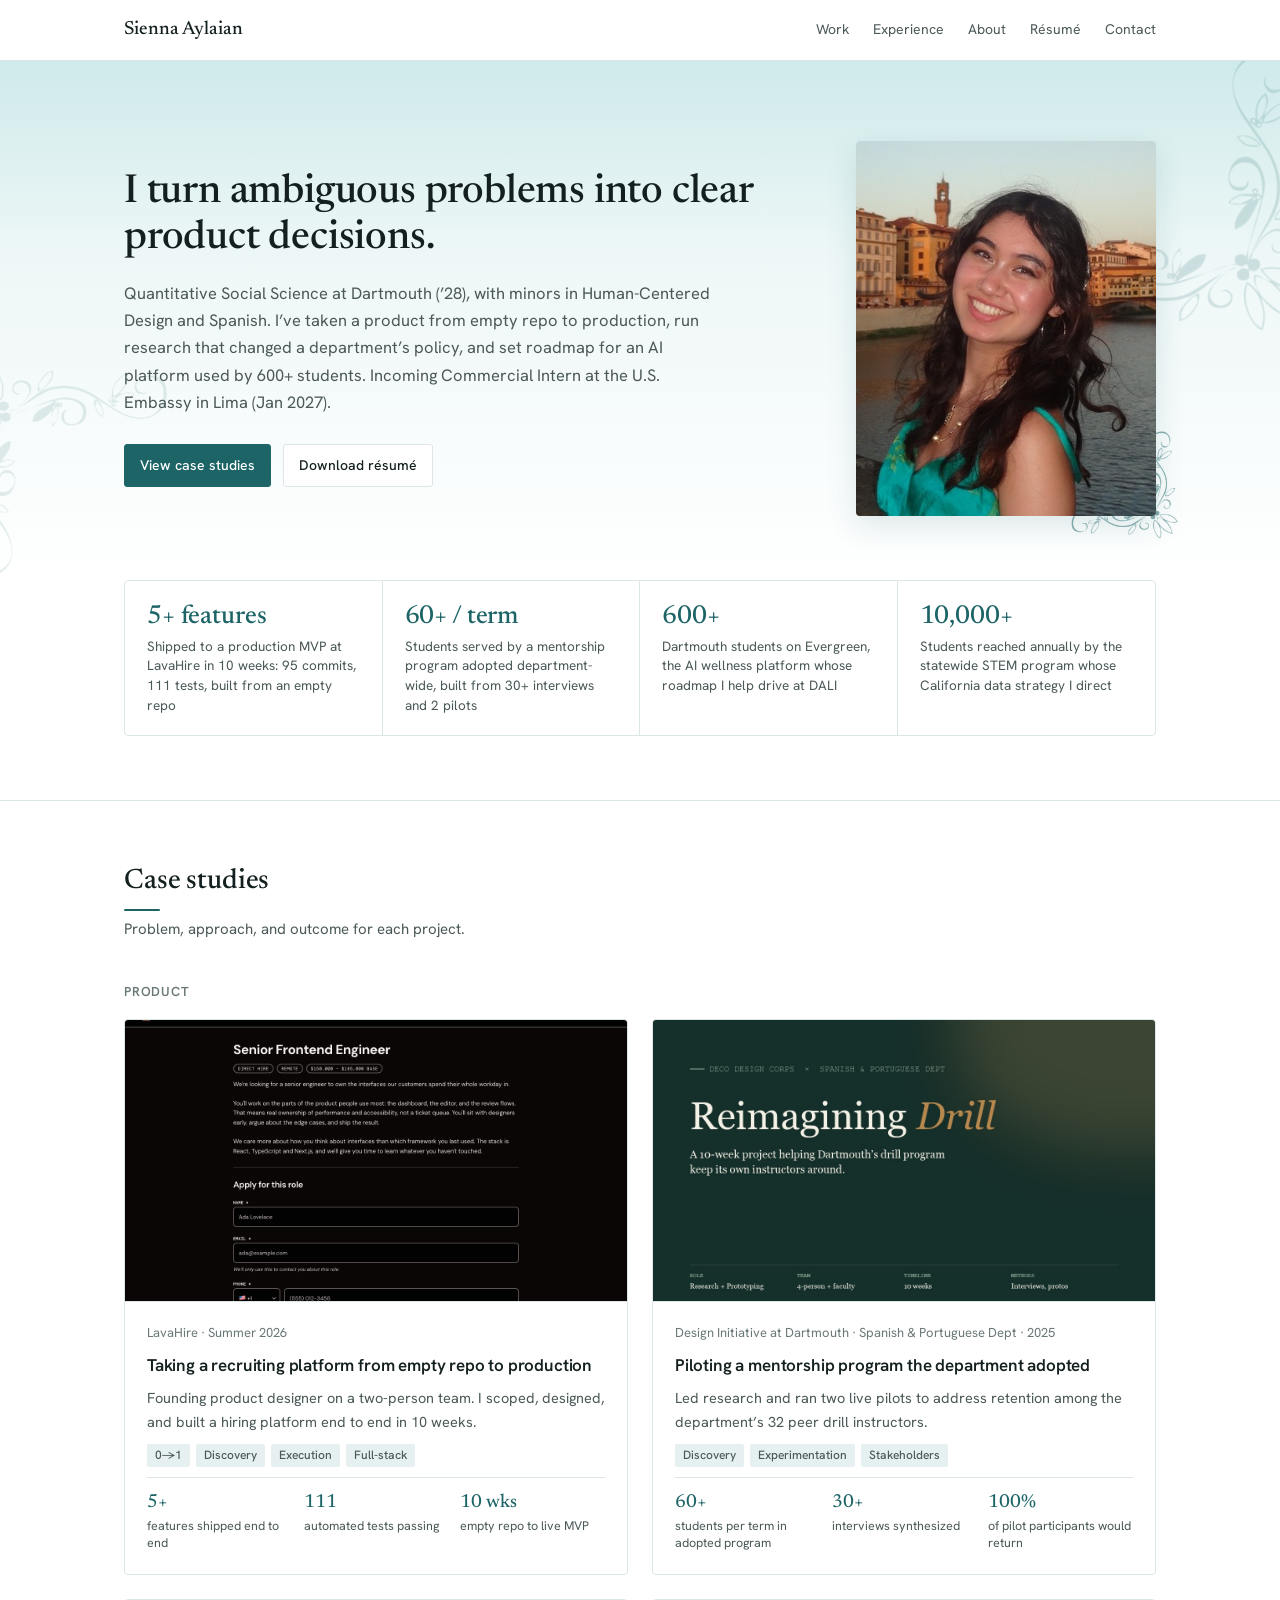
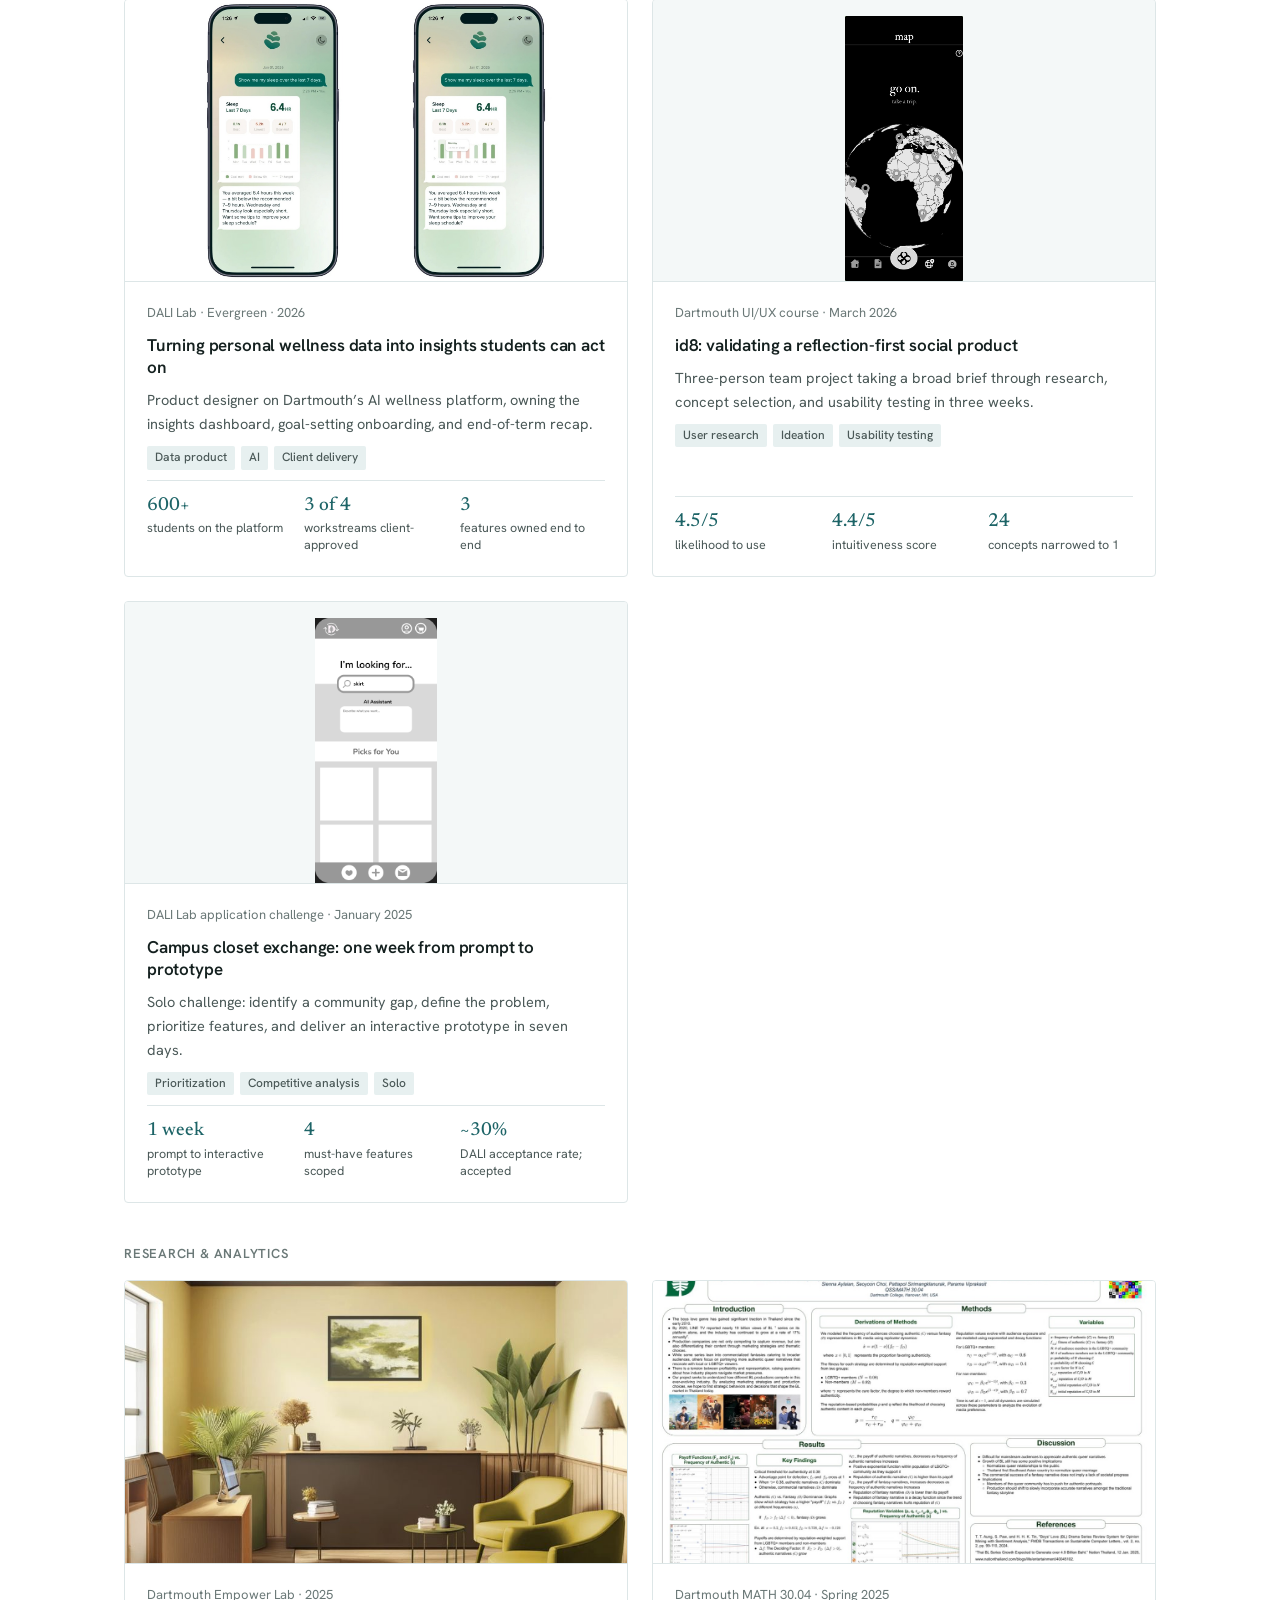
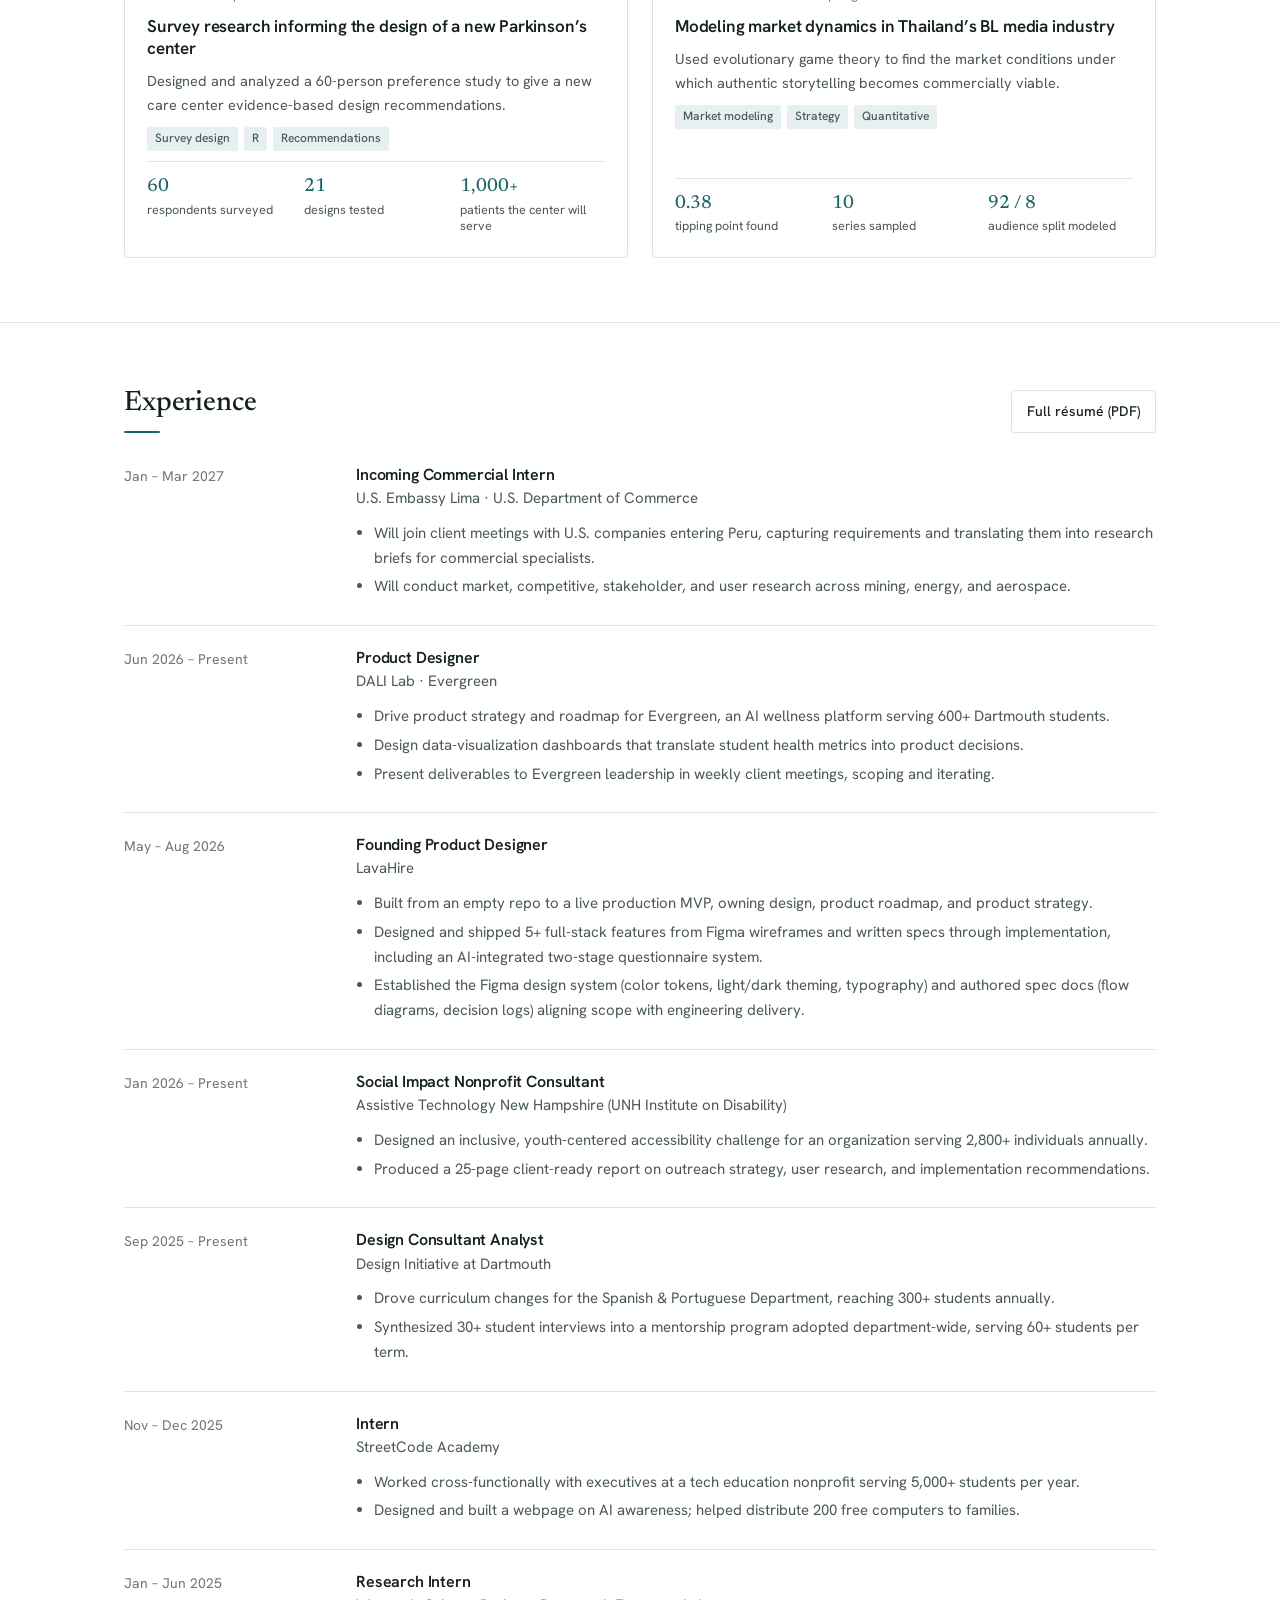
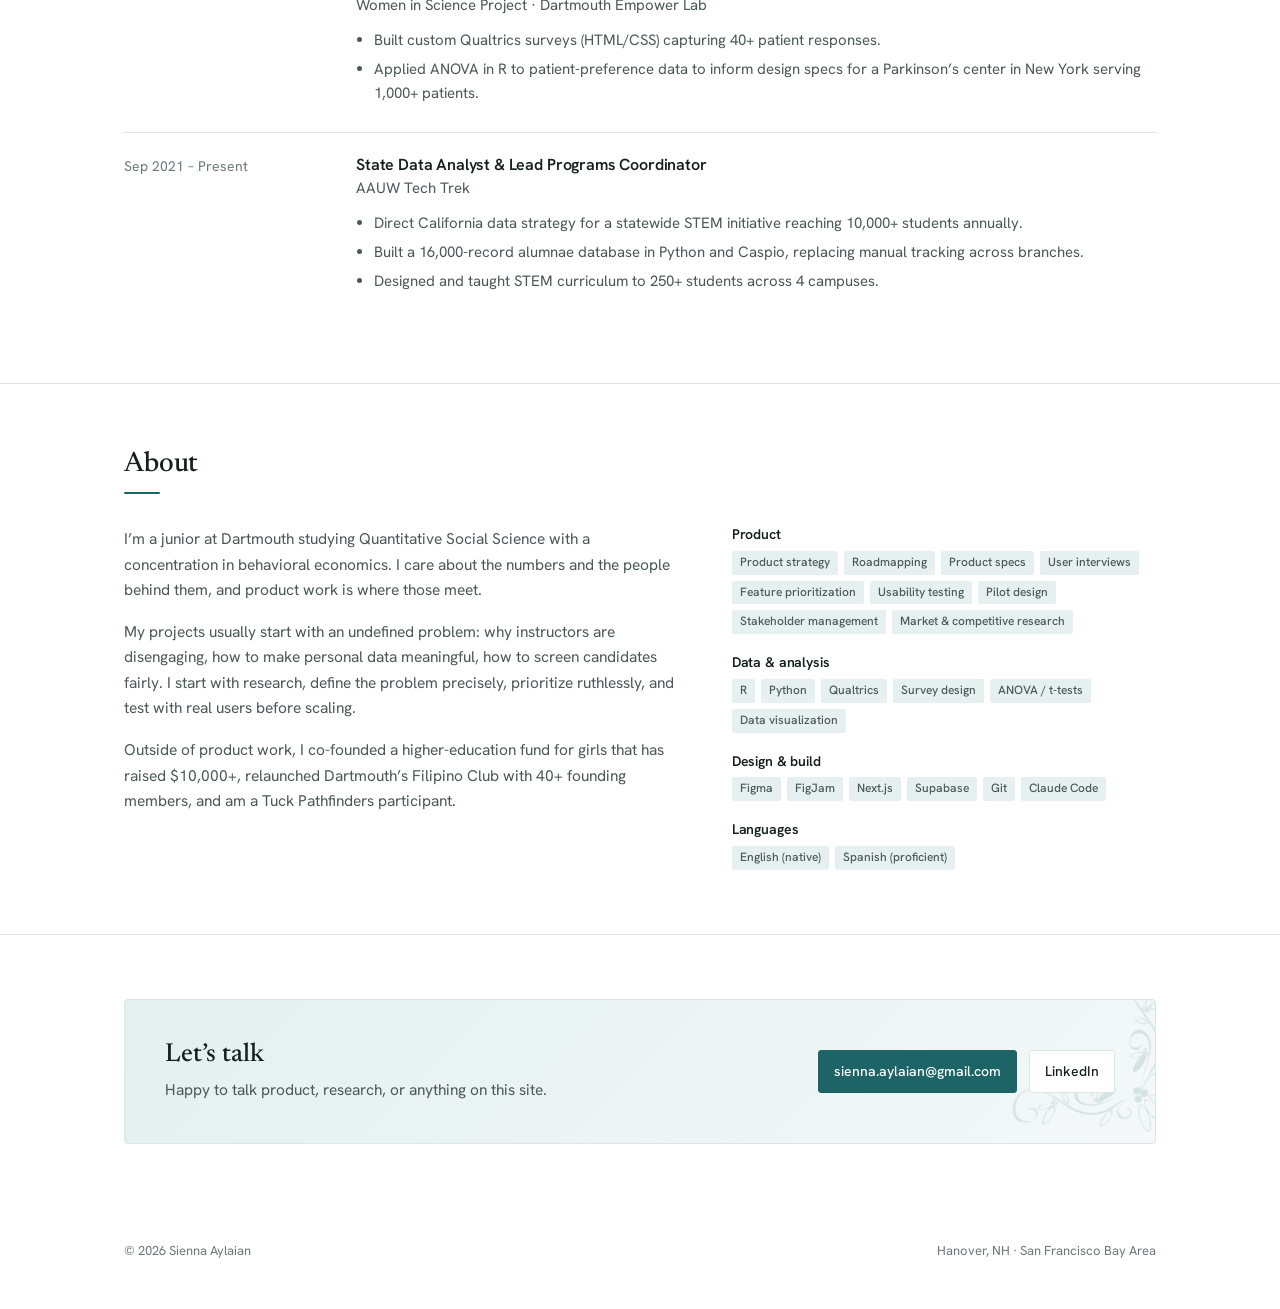
==== pm/index.html @ 7dbf6a83 "Add PM-focused portfolio at /pm/ Co-Authored-By: Claude Opus 5.5 <noreply@anthropic.com>" ====
<!doctype html>
<html lang="en">
<head>
<meta charset="utf-8">
<meta name="viewport" content="width=device-width, initial-scale=1">
<title>Sienna Aylaian · Product</title>
<meta name="description" content="Sienna Aylaian: product management portfolio. Quantitative Social Science, Dartmouth '28.">
<link rel="preconnect" href="https://fonts.googleapis.com">
<link rel="preconnect" href="https://fonts.gstatic.com" crossorigin>
<link href="https://fonts.googleapis.com/css2?family=Hanken+Grotesk:wght@400;500;600&family=Newsreader:opsz,wght@6..72,400;6..72,500&display=swap" rel="stylesheet">
<style>
/* Light only. Teal accent + swirl ornament are a nod to the main portfolio. */
:root{
  color-scheme:light;
  --bg:#ffffff; --surface:#f4f8f8; --surface-2:#e7f0f0; --border:#dde6e7;
  --text:#14201f; --muted:#4a5857; --subtle:#6a7877;
  --accent:#1d6467; --accent-soft:#e3f0ef; --aqua:#cfeaea;
  --radius:4px; --serif:"Newsreader",Georgia,serif; --max:1080px; --gutter:24px;
}
/* Swirl ornament, tinted via mask so it can take any color */
.ornament{position:absolute;pointer-events:none;background:var(--accent);
  -webkit-mask:url(assets/swirl.png) center/contain no-repeat;mask:url(assets/swirl.png) center/contain no-repeat}
*{box-sizing:border-box}
html{scroll-behavior:smooth;scroll-padding-top:72px}
body{margin:0;background:var(--bg);color:var(--text);font:15.5px/1.65 "Hanken Grotesk",system-ui,-apple-system,"Segoe UI",sans-serif;-webkit-font-smoothing:antialiased}
a{color:inherit}
img{max-width:100%;display:block}
.wrap{max-width:var(--max);margin:0 auto;padding:0 var(--gutter)}
h1,h2,h3{line-height:1.2;letter-spacing:-.01em;margin:0}
h1,h2,.metric b,blockquote{font-family:var(--serif);font-weight:500!important;letter-spacing:-.005em}

/* header */
header.top{position:sticky;top:0;z-index:10;background:color-mix(in srgb,var(--bg) 92%,transparent);backdrop-filter:saturate(1.4) blur(8px);border-bottom:1px solid var(--border)}
header.top .wrap{display:flex;align-items:center;justify-content:space-between;height:60px;gap:16px}
.brand{font-family:var(--serif);font-weight:500;text-decoration:none;font-size:19px}
nav.main{display:flex;gap:24px;font-size:14px}
nav.main a{text-decoration:none;color:var(--muted)}
nav.main a:hover{color:var(--text)}
.btn{display:inline-flex;align-items:center;gap:8px;padding:9px 15px;border-radius:3px;font-size:14px;font-weight:500;text-decoration:none;border:1px solid var(--border);background:var(--bg);color:var(--text);transition:background .15s,border-color .15s}
.btn:hover{background:var(--surface)}
.btn.primary{background:var(--accent);border-color:var(--accent);color:var(--bg)}
.btn.primary:hover{filter:brightness(1.1);background:var(--accent)}

/* hero */
.hero-bg{position:relative;overflow:hidden;background:linear-gradient(180deg,var(--aqua) 0%,#eef7f7 38%,var(--bg) 100%);margin-bottom:0}
.hero-bg .o1{width:340px;height:340px;top:-40px;right:-60px;opacity:.16}
.hero-bg .o2{width:260px;height:260px;bottom:-20px;left:-70px;opacity:.12;transform:scale(-1,-1)}
.hero{position:relative;padding:80px 0 64px;display:grid;grid-template-columns:1fr 300px;gap:56px;align-items:center}
.eyebrow{font-size:13px;font-weight:500;color:var(--subtle);text-transform:uppercase;letter-spacing:.06em;margin-bottom:16px}
.hero h1{font-size:clamp(30px,3.8vw,40px);line-height:1.15;margin-bottom:18px}
.hero p.lede{font-size:16.5px;color:var(--muted);max-width:600px;margin:0 0 28px}
.hero .ctas{display:flex;gap:12px;flex-wrap:wrap}
.portrait-wrap{position:relative}
.portrait-wrap .o3{width:130px;height:130px;right:-34px;bottom:-34px;opacity:.55}
.portrait{position:relative;border-radius:var(--radius);overflow:hidden;aspect-ratio:4/5;background:var(--surface);box-shadow:0 10px 30px rgba(29,100,103,.14)}
.portrait img{width:100%;height:100%;object-fit:cover;object-position:50% 40%}

/* sections */
section.block{padding:64px 0;border-top:1px solid var(--border)}
.sec-head{display:flex;justify-content:space-between;align-items:end;gap:16px;margin-bottom:32px}
.sec-head h2{font-size:28px}
.sec-head p{margin:6px 0 0;color:var(--muted);font-size:15px}

/* metrics */
.metrics{display:grid;grid-template-columns:repeat(4,1fr);border:1px solid var(--border);border-radius:var(--radius);overflow:hidden}
.metric{padding:22px 22px 20px;border-right:1px solid var(--border)}
.metric:last-child{border-right:0}
.metric b{display:block;font-size:26px;line-height:1.15;color:var(--accent)}
.metric span{display:block;font-size:13.5px;color:var(--muted);margin-top:4px;line-height:1.45}

/* project cards */
.cards{display:grid;grid-template-columns:repeat(2,1fr);gap:24px}
.card{display:flex;flex-direction:column;border:1px solid var(--border);border-radius:var(--radius);overflow:hidden;text-decoration:none;background:var(--bg);transition:border-color .15s,box-shadow .15s}
.card:hover{border-color:color-mix(in srgb,var(--accent) 40%,var(--border));box-shadow:0 4px 18px rgba(16,24,40,.06)}
.card .thumb{aspect-ratio:16/9;background:var(--surface);display:flex;align-items:center;justify-content:center;overflow:hidden;border-bottom:1px solid var(--border)}
.card .thumb img{width:100%;height:100%;object-fit:cover}
.card .thumb.contain img{object-fit:contain;padding:16px 0 0;object-position:50% 0}
.card .body{padding:20px 22px 22px;display:flex;flex-direction:column;gap:10px;flex:1}
.card .org{font-size:13px;color:var(--subtle)}
.card h3{font-size:17px;font-weight:600;line-height:1.3}
.card p{margin:0;color:var(--muted);font-size:14.5px}
.card .result{margin-top:auto;padding-top:12px;border-top:1px solid var(--border);font-size:14px;color:var(--text)}
.card .result{display:grid;grid-template-columns:repeat(3,1fr);gap:12px}
.card .result div{font-size:12.5px;line-height:1.35;color:var(--muted)}
.card .result strong{display:block;font-family:var(--serif);font-weight:500;font-size:19px;color:var(--accent);margin-bottom:2px}
.tags{display:flex;flex-wrap:wrap;gap:6px}
.tag{font-size:12px;font-weight:500;padding:2px 8px;border-radius:2px;background:var(--surface-2);color:var(--muted)}
.subhead{font-size:13px;font-weight:600;text-transform:uppercase;letter-spacing:.06em;color:var(--subtle);margin:40px 0 16px}
.subhead:first-of-type{margin-top:0}

/* experience */
.exp{display:grid;gap:0}
.exp-row{display:grid;grid-template-columns:200px 1fr;gap:32px;padding:22px 0;border-bottom:1px solid var(--border)}
.exp-row:first-child{padding-top:0}
.exp-row:last-child{border-bottom:0}
.exp-when{font-size:14px;color:var(--subtle)}
.exp-row h3{font-size:16px;font-weight:600}
.exp-row .org{color:var(--muted);font-size:15px;margin-top:2px}
.exp-row ul{margin:10px 0 0;padding-left:18px;color:var(--muted);font-size:15px}
.exp-row li{margin:4px 0}

/* about */
.about{display:grid;grid-template-columns:1.3fr 1fr;gap:56px}
.about p{color:var(--muted);margin:0 0 16px}
.skills{display:grid;gap:20px}
.skills h3{font-size:14px;font-weight:600;margin-bottom:8px}

/* contact / footer */
.sec-head h2::after{content:"";display:block;width:36px;height:2px;background:var(--accent);margin-top:10px;border-radius:2px}
.metrics{background:var(--bg)}
.contact{position:relative;overflow:hidden;background:linear-gradient(135deg,var(--accent-soft),var(--surface));border:1px solid var(--border);border-radius:var(--radius);padding:40px;display:flex;justify-content:space-between;align-items:center;gap:24px;flex-wrap:wrap}
.contact .o4{width:200px;height:200px;right:-40px;top:-50px;opacity:.14}
.contact > div{position:relative}
.cs-top{position:relative;overflow:hidden;background:linear-gradient(180deg,#eaf5f5 0%,var(--bg) 100%)}
.cs-top .o5{width:280px;height:280px;top:-50px;right:-50px;opacity:.14}
.contact h2{font-size:26px;margin-bottom:6px}
.contact p{margin:0;color:var(--muted)}
footer{padding:32px 0 48px;color:var(--subtle);font-size:13px}
footer .wrap{display:flex;justify-content:space-between;gap:16px;flex-wrap:wrap}

/* case study */
.cs-back{display:inline-block;margin:32px 0 0;font-size:14px;color:var(--muted);text-decoration:none}
.cs-back:hover{color:var(--text)}
.cs-head{padding:28px 0 32px;max-width:780px}
.cs-head h1{font-size:clamp(28px,3.4vw,36px);line-height:1.15;margin:0 0 12px}
.cs-head p{font-size:16.5px;color:var(--muted);margin:0}
.facts{display:grid;grid-template-columns:repeat(4,1fr);gap:0;border-top:1px solid var(--border);border-bottom:1px solid var(--border);margin-bottom:40px}
.fact{padding:16px 16px 16px 0}
.fact dt{font-size:12px;font-weight:600;text-transform:uppercase;letter-spacing:.06em;color:var(--subtle);margin-bottom:4px}
.fact dd{margin:0;font-size:14px}
.tldr{display:grid;grid-template-columns:repeat(3,1fr);gap:16px;margin-bottom:40px}
.tldr div{background:var(--surface);border:1px solid var(--border);border-radius:var(--radius);padding:20px}
.tldr h3{font-size:12px;font-weight:600;text-transform:uppercase;letter-spacing:.06em;color:var(--accent);margin-bottom:8px}
.tldr p{margin:0;font-size:14.5px;color:var(--text)}
.cs-links{display:flex;gap:10px;flex-wrap:wrap;margin-bottom:48px}
.cs-body{max-width:780px}
.cs-body h2{font-size:24px;margin:48px 0 14px;padding-top:24px;border-top:1px solid var(--border)}
.cs-body h2:first-child{margin-top:0}
.cs-body p{color:var(--muted);margin:0 0 16px}
.cs-body p strong,.cs-body li strong{color:var(--text);font-weight:600}
.cs-body ul{color:var(--muted);padding-left:20px;margin:0 0 16px}
.cs-body li{margin:6px 0}
.cs-body .metrics{margin:8px 0 24px}
.cs-body blockquote{margin:20px 0;padding:4px 0 4px 20px;border-left:2px solid var(--accent);color:var(--text);font-size:19px;line-height:1.45;font-style:italic}
.cs-body blockquote cite{display:block;margin-top:8px;font-size:13.5px;font-style:normal;font-family:"Hanken Grotesk",system-ui,sans-serif;color:var(--subtle)}
.table{width:100%;border-collapse:collapse;font-size:14.5px;margin:4px 0 24px}
.table th,.table td{text-align:left;padding:10px 12px 10px 0;border-bottom:1px solid var(--border);vertical-align:top}
.table th{font-size:12px;font-weight:600;text-transform:uppercase;letter-spacing:.06em;color:var(--subtle)}
.table td{color:var(--muted)}
.table td:first-child{color:var(--text);font-weight:500}
.figs{display:grid;gap:16px;margin:8px 0 28px}
.figs.c1{grid-template-columns:1fr}
.figs.c2{grid-template-columns:repeat(2,1fr)}
.figs.c3{grid-template-columns:repeat(3,1fr)}
.figs.c4{grid-template-columns:repeat(4,1fr)}
figure{margin:0}
figure .frame{background:var(--surface);border:1px solid var(--border);border-radius:3px;overflow:hidden;display:flex;align-items:center;justify-content:center}
.figs.phone figure .frame{padding:16px}
.figs.phone img{max-height:440px;width:auto}
figure img{cursor:zoom-in}
figcaption{font-size:13px;color:var(--subtle);margin-top:8px;line-height:1.45}
.pager{display:grid;grid-template-columns:1fr 1fr;gap:16px;margin:64px 0 0;padding-top:32px;border-top:1px solid var(--border)}
.pager a{display:block;padding:18px 20px;border:1px solid var(--border);border-radius:var(--radius);text-decoration:none}
.pager a:hover{background:var(--surface)}
.pager small{display:block;font-size:12px;color:var(--subtle);text-transform:uppercase;letter-spacing:.06em;margin-bottom:4px}
.pager .next{text-align:right;grid-column:2}

.lb{position:fixed;inset:0;background:rgba(10,12,16,.86);display:none;align-items:center;justify-content:center;padding:24px;z-index:50;cursor:zoom-out}
.lb.on{display:flex}
.lb img{max-width:100%;max-height:100%;border-radius:2px}

@media (max-width:860px){
  .hero{grid-template-columns:1fr;gap:32px;padding:48px 0 48px}
  .portrait-wrap{max-width:280px;order:-1}
  .portrait{aspect-ratio:1}
  .hero-bg .o1{width:220px;height:220px}
  .metrics{grid-template-columns:repeat(2,1fr)}
  .metric:nth-child(2){border-right:0}
  .metric:nth-child(-n+2){border-bottom:1px solid var(--border)}
  .cards{grid-template-columns:1fr}
  .about{grid-template-columns:1fr;gap:32px}
  .exp-row{grid-template-columns:1fr;gap:4px}
  .facts{grid-template-columns:repeat(2,1fr)}
  .tldr{grid-template-columns:1fr}
  .figs.c3,.figs.c4{grid-template-columns:repeat(2,1fr)}
}
@media (max-width:560px){
  :root{--gutter:16px}
  nav.main{gap:16px}
  nav.main a.hide-sm{display:none}
  .figs.c2{grid-template-columns:1fr}
  .figs.phone.c2{grid-template-columns:repeat(2,1fr)}
  .contact{padding:28px 22px}
  .pager{grid-template-columns:1fr}
  .pager .next{grid-column:1}
  section.block{padding:48px 0}
}
</style>
</head>
<body>
<header class="top">
  <div class="wrap">
    <a class="brand" href="#/">Sienna Aylaian</a>
    <nav class="main">
      <a href="#/work">Work</a>
      <a href="#/experience" class="hide-sm">Experience</a>
      <a href="#/about" class="hide-sm">About</a>
      <a href="assets/62307bdded9d6a15.pdf" target="_blank" rel="noopener">Résumé</a>
      <a href="#/contact">Contact</a>
    </nav>
  </div>
</header>

<main id="app"></main>

<footer>
  <div class="wrap">
    <span>© 2026 Sienna Aylaian</span>
    <span>Hanover, NH · San Francisco Bay Area</span>
  </div>
</footer>

<div class="lb" id="lb"><img alt=""></div>

<script>
const EMAIL = 'sienna.aylaian@gmail.com';
const LINKEDIN = 'https://www.linkedin.com/in/sienna-aylaian-b21998273/';
const RESUME = 'assets/sienna-aylaian-resume-pm.pdf';
const A = f => 'assets/' + f;

/* Case studies. Block types: h, p, ul, quote, metrics, table, figs */
const PROJECTS = [
{
  id:'lavahire', group:'product',
  org:'LavaHire · Summer 2026',
  title:'Taking a recruiting platform from empty repo to production',
  summary:'Founding product designer on a two-person team. I scoped, designed, and built a hiring platform end to end in 10 weeks.',
  cover:A('777bab45006ee52f.png'),
  tags:['0→1','Discovery','Execution','Full-stack'],
  result:[['5+','features shipped end to end'],['111','automated tests passing'],['10 wks','empty repo to live MVP']],
  facts:{Role:'Founding Product Designer (design, roadmap, strategy)', Team:'2 (with founder Mike Pope)', Timeline:'May – Aug 2026, remote', Tools:'Figma, FigJam, Claude Code, Next.js, Supabase'},
  tldr:{
    Problem:'A contract recruiter had spent years trying to build his own hiring software and needed someone to give the product shape and ship it.',
    Approach:'Ran discovery in FigJam, framed one guiding problem around fair screening, wireframed every flow, then built and shipped it in Next.js and Supabase.',
    Outcome:'Live production MVP with 5+ features, including an AI-integrated two-stage questionnaire, plus a Figma design system and spec docs that kept scope aligned with delivery.'
  },
  links:[['Try the live demo','https://lavahire-demo.vercel.app/login']],
  body:[
    {t:'h',x:'Context'},
    {t:'p',x:'LavaHire is recruiting software founded by Mike Pope, a contract recruiter. I joined when the repository was still empty and worked with Mike fully remote across an 11-hour time difference. I owned the product from research through production.'},
    {t:'h',x:'Discovery and problem framing'},
    {t:'p',x:'Before designing any screens, I ran an empathize-and-define pass in FigJam:'},
    {t:'ul',x:['<strong>Stakeholder mapping</strong> across recruiters, candidates, and legal.','<strong>Competitive audit</strong> of LinkedIn, Handshake, and Indeed application flows.','<strong>Secondary research</strong> on bias in hiring.']},
    {t:'p',x:'One finding became the guiding constraint for the product: visa sponsorship questions are a real business need, but when asked poorly they become a proxy for bias against foreign-sounding names.'},
    {t:'quote',x:'How might we screen for a real constraint without inviting a hidden judgment call?',c:'Problem statement that guided feature decisions'},
    {t:'figs',items:[[A('1a9b3e7435b0acca.png'),'Stakeholder map from the FigJam discovery board.']]},
    {t:'h',x:'Scope and delivery'},
    {t:'p',x:'I sequenced the work so the riskiest decisions were settled before code: grayscale wireframes for every flow, then the build, with visual identity applied last once the flows were stable.'},
    {t:'table',head:['Feature','What it does'],rows:[
      ['Job posting flow','Four-step wizard with plain-language copy; the entry point for every recruiter.'],
      ['Apply experience','Resume upload and application handling for every candidate.'],
      ['Screening questionnaires','The largest feature. Grew into an AI-integrated, two-stage flow with its own invite emails.'],
      ['Candidate FAQ','Applicant questions answered directly by the recruiter.'],
      ['Review dashboard','Staff view for reviewing candidates; design started, more planned.']
    ]},
    {t:'figs',cols:2,items:[[A('eb8105cbe1a44e48.png'),'Wireframe: job posting wizard.'],[A('69b676a4190bd209.png'),'Wireframe: recruiter empty state.'],[A('0e69bd571bb9e3ca.png'),'Wireframe: questionnaire builder.'],[A('5875eb67c3508cbf.png'),'Wireframe: public candidate FAQ.']]},
    {t:'figs',cols:2,items:[[A('777bab45006ee52f.png'),'Production: public apply page.'],[A('22f94fae3863fe65.png'),'Production: careers site.']]},
    {t:'h',x:'Keeping scope and delivery aligned'},
    {t:'p',x:'As the only designer and the primary builder, I documented decisions so the founder and I stayed aligned on what we were shipping and why.'},
    {t:'ul',x:['<strong>Written product specs</strong> for each feature before implementation.','<strong>Flow diagrams and decision logs</strong> recording trade-offs and what was deferred.','<strong>A Figma design system</strong> with color tokens, light/dark theming, and typography, so new screens stayed consistent as scope grew.']},
    {t:'h',x:'Results'},
    {t:'metrics',items:[['95','commits shipped to production'],['~9,000','lines of TypeScript / React'],['111','automated tests, all passing'],['10','weeks, part-time and remote']]},
    {t:'quote',x:'I have been trying to build some version of a recruiting software application on my own for more than ten years. Working with Sienna gave the project the focus it had always lacked.',c:'Mike Pope, Founder, LavaHire'},
    {t:'h',x:'What I took away'},
    {t:'p',x:'Owning both the product decisions and the build made trade-offs concrete: every feature had a real cost in time, so scoping and sequencing mattered as much as the design itself.'}
  ]
},
{
  id:'reimagining-drill', group:'product',
  org:'Design Initiative at Dartmouth · Spanish & Portuguese Dept · 2025',
  title:'Piloting a mentorship program the department adopted',
  summary:'Led research and ran two live pilots to address retention among the department’s 32 peer drill instructors.',
  cover:A('af7b23b5845c30a0.jpg'),
  tags:['Discovery','Experimentation','Stakeholders'],
  result:[['60+','students per term in adopted program'],['30+','interviews synthesized'],['100%','of pilot participants would return']],
  facts:{Role:'Research lead + prototyping', Team:'4-person team + faculty partner', Timeline:'10 weeks', Methods:'Interviews, surveys, live pilots'},
  tldr:{
    Problem:'Experienced drill instructors were disengaging: they re-tried out and re-trained every term and felt little recognition or connection.',
    Approach:'Synthesized 30+ interviews and survey data, then tested peer mentorship as a live program over two iterated pilot rounds.',
    Outcome:'Mentorship model adopted department-wide, serving 60+ students per term, alongside curriculum changes reaching 300+ students annually.'
  },
  links:[['View the full deck','https://docs.google.com/presentation/d/1ryaUmndq_-8o8F9q9Ni3pXB7dsOZJ4JowTgMRKbU']],
  body:[
    {t:'h',x:'Context'},
    {t:'p',x:'Dartmouth’s Spanish & Portuguese Department runs “drill,” small peer-led language practice sections taught by about 32 student instructors. Every term, every instructor re-tries out and re-trains from scratch, regardless of experience. Our faculty partner, Roberto, brought us in to understand why instructors were checking out.'},
    {t:'h',x:'Problem statement'},
    {t:'quote',x:'Drill instructors need to feel valued and supported by the department, but the reapplication process and lack of recognition hurt their sense of belonging and development.',c:'Defined from interviews with instructors like “Alex,” a veteran instructor since freshman year'},
    {t:'h',x:'My role'},
    {t:'ul',x:['<strong>Stakeholder management:</strong> met with our partner weekly to share findings and gauge what the department could realistically support.','<strong>Research synthesis:</strong> turned interview notes, training observations, and survey data into findings the team could design against.','<strong>Pilot operations:</strong> recruited the first mentor and wrote the participant agreement.','<strong>Iteration:</strong> redesigned round two based on round-one results.']},
    {t:'h',x:'Key insights'},
    {t:'metrics',items:[['30+','student interviews synthesized'],['65%','of instructors lacked relationships with peers outside training'],['5 hrs','of first-week training cited as the #1 reason not to reapply'],['2','live pilot rounds']]},
    {t:'quote',x:'Returning instructors know how drill is; faculty just understands it as a concept.',c:'Instructor interview'},
    {t:'h',x:'Experiments'},
    {t:'p',x:'We tested peer mentorship as a real, running program rather than a mockup, recruiting actual mentors and mentees and tracking check-ins.'},
    {t:'table',head:['Round','Setup','Worked','Didn’t'],rows:[
      ['Round 1','Full term · 1 mentor : 4 mentees','Low-commitment check-ins were easy to sustain.','Larger group was hard to schedule; mentor role was unclear, so check-ins were never sent.'],
      ['Round 2','2 weeks · 1 mentor : 2 mentees','Easier coordination; mentor was fully engaged and understood the role.','Conversation stalled when one person went quiet.']
    ]},
    {t:'p',x:'<strong>Learning:</strong> group size was not the real variable. What mattered was whether the mentor clearly understood their role, so the recommendation focused on defining expectations.'},
    {t:'h',x:'Recommendation'},
    {t:'ul',x:['<strong>Mentor expectations:</strong> check-ins a few times a week over text, plus two in-person meetups per term.','<strong>Selection:</strong> mentors apply at the start of term; new instructors are auto-enrolled as mentees.','<strong>Tryouts:</strong> new instructors keep full training; experienced instructors attend one refresher and mentor instead.']},
    {t:'h',x:'Results'},
    {t:'p',x:'The department adopted the mentorship model and the tryout restructure for the following term, launching a program serving 60+ students. In the post-pilot survey:'},
    {t:'metrics',items:[['100%','said their group interacted enough'],['100%','would do it again next term'],['100%','know who to ask for help'],['100%','want to keep teaching drill']]},
    {t:'figs',items:[[A('7a026dfdfdb6b1db.jpg'),'Post-pilot survey results (5-point scale).']]}
  ]
},
{
  id:'evergreen', group:'product',
  org:'DALI Lab · Evergreen · 2026',
  title:'Turning personal wellness data into insights students can act on',
  summary:'Product designer on Dartmouth’s AI wellness platform, owning the insights dashboard, goal-setting onboarding, and end-of-term recap.',
  cover:A('b3ae3b36d12968ef.jpg'),
  tags:['Data product','AI','Client delivery'],
  result:[['600+','students on the platform'],['3 of 4','workstreams client-approved'],['3','features owned end to end']],
  facts:{Role:'Product Designer (strategy & roadmap)', Team:'DALI Lab, Evergreen', Timeline:'Jun 2026 – present', Tools:'Figma'},
  tldr:{
    Problem:'Evergreen collects sleep, steps, mood, screen time, spending, and academic data, but raw numbers don’t tell a student whether they’re doing well.',
    Approach:'Structured insights into daily, weekly, and termly views with consistent metrics, paired with a goals onboarding flow and an end-of-term recap.',
    Outcome:'Goals onboarding and recap finalized; cross-insights approved by partner and student vote; daily/weekly dashboard in iteration.'
  },
  links:[],
  body:[
    {t:'h',x:'Context'},
    {t:'p',x:'Evergreen is Dartmouth’s AI-powered student wellness platform, built by students through the DALI Lab and serving 600+ users. It pairs a conversational chatbot, Evie, with insight tools that help students reflect on their term. I presented work to Evergreen leadership in weekly client meetings across a 10-week sprint.'},
    {t:'h',x:'Problem'},
    {t:'p',x:'The challenge was not the data but its presentation. We needed to surface meaningful patterns without turning the app into a dashboard of anxiety-inducing metrics.'},
    {t:'p',x:'<strong>Constraints</strong>'},
    {t:'ul',x:['A student team working within a design system inherited from the previous term.','Continuity with a chatbot and prototypes a prior team had already shipped.','A slow feedback loop split between team meetings and separate client check-ins.']},
    {t:'h',x:'Feature 1 · Termly goals and onboarding'},
    {t:'p',x:'Students choose a focus for the term, which expands into weekly and daily checklist items. This gives the insights that follow a goal to measure against.'},
    {t:'figs',cols:2,phone:true,items:[[A('6998bd2e8189ac58.png'),'Choosing a study–rest balance focus.'],[A('bdcb7cb0569411e0.png'),'The same screen with “staying connected” selected.']]},
    {t:'h',x:'Feature 2 · Insights dashboard'},
    {t:'p',x:'I split the dashboard into daily, weekly, and termly views, each with its own visual language, while keeping the underlying metrics consistent across all three. The same structure extends to location and dining data.'},
    {t:'figs',cols:3,phone:true,items:[[A('2b1c75832f5eab22.png'),'Termly cross-insights: several metrics on one graph with an auto-generated insight.'],[A('6737991ebdddd55c.png'),'Daily view: steps, activity, sleep, and photo widgets.'],[A('eaba4ef4b02c5d7d.png'),'Edit mode: students customize which widgets appear.']]},
    {t:'figs',cols:3,items:[[A('27028b36d080fe95.png'),'Daily map of a student’s route across campus.'],[A('2520705a776f7e11.png'),'Termly heatmap of most-visited places.'],[A('d8e20cabb86b5fe5.png'),'Dining balance with pacing advice for the rest of term.']]},
    {t:'h',x:'Feature 3 · Termly recap'},
    {t:'p',x:'To close the loop at the end of term, I designed a story-format recap students tap through, giving them a reason to return and reflect.'},
    {t:'figs',cols:4,phone:true,items:[[A('ffdca75cd97b8f9d.png'),'Title card'],[A('a241d4c67bca0b05.png'),'Activity with Evie'],[A('c839ef0b7cfabddb.png'),'Longest “happy” streak'],[A('477a9f4f9083c7ed.png'),'Most active day']]},
    {t:'h',x:'Status'},
    {t:'table',head:['Workstream','Status'],rows:[
      ['Termly goals and onboarding','Finalized; approved and ready for implementation.'],
      ['Termly recap','Finalized; working prototype in progress.'],
      ['Termly and weekly cross-insights','Approved by partner and student vote.'],
      ['Daily and weekly dashboard','In progress; another pass to align with the design system.']
    ]}
  ]
},
{
  id:'id8', group:'product',
  org:'Dartmouth UI/UX course · March 2026',
  title:'id8: validating a reflection-first social product',
  summary:'Three-person team project taking a broad brief through research, concept selection, and usability testing in three weeks.',
  cover:A('6822ae4ef1d44a17.png'), coverContain:true,
  tags:['User research','Ideation','Usability testing'],
  result:[['4.5/5','likelihood to use'],['4.4/5','intuitiveness score'],['24','concepts narrowed to 1']],
  facts:{Role:'Product designer (profile flows)', Team:'3 (with Batu Saridede, Liliana Ciraulo)', Timeline:'3-week sprint', Tools:'Figma'},
  tldr:{
    Problem:'Interviewees wanted honest, spontaneous connection, but most digital spaces reward polished, performative posting.',
    Approach:'Interviews and affinity mapping, 24 concepts from a Crazy 8’s sprint, then low-fi to high-fi with mentor critique and usability tests.',
    Outcome:'Scored 4.4/5 on intuitiveness and 4.5/5 on likelihood to use; named a “staff favorite” by the professor.'
  },
  links:[['Interactive prototype','https://www.figma.com/proto/0wTv0Ab2cPijzO8HATBmF8/Final-Project--10A--Batu--Lil'],['Figma file','https://www.figma.com/design/0wTv0Ab2cPijzO8HATBmF8/Final-Project--10A--Batu--Li']],
  body:[
    {t:'h',x:'Brief'},
    {t:'p',x:'Bridge the gap between people of different generations, cultures, languages, and beliefs.'},
    {t:'h',x:'Discovery'},
    {t:'p',x:'User interviews kept surfacing the same tension: people want honest, spontaneous connection, but social platforms reward the opposite.'},
    {t:'table',head:['Theme','Findings'],rows:[
      ['Needs','Honesty and openness; belonging; less nervousness about taking the first step.'],
      ['Frustrations','Performative, superficial social media; over-scheduled lives; only outgoing personalities feel “rewarded.”'],
      ['Goals','Spontaneity; genuine connection over shallow chats; familiarity and comfort.']
    ]},
    {t:'quote',x:'How do we get people to connect without the superficiality and shallowness of the real world?',c:'Interviewee, 21'},
    {t:'h',x:'Concept selection'},
    {t:'p',x:'A Crazy 8’s sprint produced 24 concepts. We converged on an anonymous, reflection-first platform built around one core action: capture a thought, choose whether to keep it private or share it, and see what others are thinking.'},
    {t:'p',x:'<strong>Process:</strong> interviews → affinity themes → 24 concepts → low-fi wireframes → monochrome mid-fi → visual identity last.'},
    {t:'figs',cols:4,phone:true,items:[[A('e4d561a54ab705ca.png'),'Mid-fi: ideas feed.'],[A('2805deb43f78c2c1.png'),'Mid-fi: user space.'],[A('2f93e3f03a5c669c.png'),'Mid-fi: custom profile picture.'],[A('f02838e5db107688.png'),'Mid-fi: custom font.']]},
    {t:'h',x:'Iteration'},
    {t:'ul',x:['Each designer iterated on their own section, then the team consolidated to fix style inconsistencies and flow confusion.','Critique from the professor and TAs targeted friction points before color was applied.','Consolidated “saved” and “collections” into the profile only, standardized buttons, and removed clutter.']},
    {t:'figs',cols:3,phone:true,items:[[A('6822ae4ef1d44a17.png'),'Map: ideas pinned where they were written.'],[A('d9779ed5ee850634.png'),'Ideas stream: save thoughts that stand out.'],[A('be4a9b207e2db589.png'),'User space: a personal board of reflections.']]},
    {t:'h',x:'Validation'},
    {t:'p',x:'We ran open-ended usability tests with 18–22 year-olds.'},
    {t:'metrics',items:[['4.4 / 5','felt intuitive and smooth to navigate'],['4.5 / 5','likelihood to use'],['24','concepts generated'],['3','weeks, brief to tested prototype']]},
    {t:'h',x:'Next steps'},
    {t:'p',x:'With more time, we would study how users move between id8 and existing social platforms and run additional rounds of usability testing.'}
  ]
},
{
  id:'dali-closet', group:'product',
  org:'DALI Lab application challenge · January 2025',
  title:'Campus closet exchange: one week from prompt to prototype',
  summary:'Solo challenge: identify a community gap, define the problem, prioritize features, and deliver an interactive prototype in seven days.',
  cover:A('c7b055547aaf96bb.png'), coverContain:true,
  tags:['Prioritization','Competitive analysis','Solo'],
  result:[['1 week','prompt to interactive prototype'],['4','must-have features scoped'],['~30%','DALI acceptance rate; accepted']],
  facts:{Role:'Solo: research, product, design', Team:'Individual', Timeline:'1 week', Tools:'Figma, FigJam'},
  tldr:{
    Problem:'Students buy clothing for one-off events while closets down the hall sit unused, adding cost and social pressure.',
    Approach:'User conversations and a competitive audit of Depop, Mercari, and Poshmark, then a tiered feature prioritization before any design.',
    Outcome:'A full interactive prototype covering search, filtering, listings, and trust mechanics. Earned acceptance to DALI Lab.'
  },
  links:[['Interactive prototype','https://www.figma.com/proto/g4MKCZq1xHB7k9bbpGKroc/DALI-UI?node-id=1-697&p=f&t=J'],['Research board','https://www.figma.com/board/0ldzW75u5UHFdZa6ZEgRW8/DALI-UX---Sienna?node-id=0-1&']],
  body:[
    {t:'h',x:'Prompt'},
    {t:'quote',x:'Identify a gap that exists between seeking and finding community in everyday life, and design a solution to help bring people together.',c:'DALI Lab UI/UX Design Challenge brief'},
    {t:'h',x:'Users and problem'},
    {t:'ul',x:['<strong>Primary:</strong> students who want affordable, event-appropriate clothing for a specific occasion.','<strong>Secondary:</strong> students with unused clothing who want to earn from it or connect with their community.']},
    {t:'quote',x:'How might we transform underused clothing on campus into a shared resource that reduces financial and social barriers and helps students feel confident at events?',c:'Problem statement'},
    {t:'h',x:'Prioritization'},
    {t:'p',x:'I sorted every feature idea into tiers before sketching, so the one-week build focused on what the core use case required.'},
    {t:'table',head:['Tier','Features'],rows:[
      ['Must have','Event-based search; location tags by dorm cluster; Dartmouth-only access; discounted term-long rentals.'],
      ['Nice to have','A “looks” tab showing how pieces are styled; community vouches for higher-stakes items.'],
      ['Stretch','Cost-per-wear and environmental impact dashboard; natural-language AI search.']
    ]},
    {t:'h',x:'Solution'},
    {t:'figs',cols:4,phone:true,items:[[A('c7b055547aaf96bb.png'),'Home and search, with an assistant for undecided users.'],[A('e4f4ca9c6dcd9447.png'),'Filter overlay.'],[A('3e53a79ba9a3420a.png'),'Results show rent and buy side by side.'],[A('cf9cc8e14a1bc516.png'),'Seller profile, addressing the trust gap from interviews.']]},
    {t:'h',x:'Outcome'},
    {t:'p',x:'In one week I went from a single-word prompt to a research-backed problem statement, a prioritized feature set, and a full interactive prototype. I was accepted to DALI Lab and have worked there since.'}
  ]
},
{
  id:'parkinsons-aesthetics', group:'research',
  org:'Dartmouth Empower Lab · 2025',
  title:'Survey research informing the design of a new Parkinson’s center',
  summary:'Designed and analyzed a 60-person preference study to give a new care center evidence-based design recommendations.',
  cover:A('ae748c27d330eb83.jpg'),
  tags:['Survey design','R','Recommendations'],
  result:[['60','respondents surveyed'],['21','designs tested'],['1,000+','patients the center will serve']],
  facts:{Role:'Research & visual design', Team:'With Hannah Dorris, Prof. Elizabeth Murnane', Timeline:'Jan – Jun 2025', Tools:'Qualtrics, R, Photoshop, CSS'},
  tldr:{
    Problem:'Literature linked yellow and biophilic design to calm, but none of it had been tested with Parkinson’s patients specifically.',
    Approach:'Mocked up 21 room and floor-marking designs, surveyed 60 respondents in a custom Qualtrics survey, and analyzed results in R.',
    Outcome:'Design specs for a New York center serving 1,000+ patients: yellow or blue palettes with greenery, black arrow wayfinding, and handrails.'
  },
  links:[],
  body:[
    {t:'h',x:'Method'},
    {t:'table',head:['Step','What I did'],rows:[
      ['Review','Literature on how color and biophilic design affect mood and comfort.'],
      ['Visualize','21 room and floor-marking mockups, built after teaching myself Photoshop.'],
      ['Survey','Qualtrics survey with custom CSS; respondents rated each design 0–5.'],
      ['Analyze','t-tests, ANOVA, and Shapiro-Wilk normality checks in R.']
    ]},
    {t:'metrics',items:[['60','respondents'],['55%','patients (33)'],['34%','caretakers (20)'],['21','designs tested']]},
    {t:'h',x:'Findings'},
    {t:'p',x:'Across every space tested, yellow, biophilic, and arrow-based designs ranked highest, and patients’ preferences were consistent with the broader sample.'},
    {t:'table',head:['Space','Top design','Mean ± SD'],rows:[
      ['Floor markings','Black arrow','3.08 ± 1.61'],
      ['Reception room','Yellow biophilic','3.32 ± 1.28'],
      ['Studio room','Yellow','3.43 ± 1.04'],
      ['Evaluation room','Yellow biophilic','3.32 ± 1.28']
    ]},
    {t:'figs',cols:3,items:[[A('6e66177a040b4e85.jpg'),'Hallway with black arrow floor markings.'],[A('7138248c4fe0d838.jpg'),'Yellow studio room.'],[A('f54798e271a5bdea.jpg'),'Evaluation room variant.']]},
    {t:'h',x:'Recommendations'},
    {t:'ul',x:['Use greenery with a yellow or blue color scheme to make patients feel most welcome.','Use black arrow floor markings for wayfinding.','Add handrails or grab bars, which both patients and caretakers requested.']}
  ]
},
{
  id:'thai-bl', group:'research',
  org:'Dartmouth MATH 30.04 · Spring 2025',
  title:'Modeling market dynamics in Thailand’s BL media industry',
  summary:'Used evolutionary game theory to find the market conditions under which authentic storytelling becomes commercially viable.',
  cover:A('34bcf3b51a540759.jpg'),
  tags:['Market modeling','Strategy','Quantitative'],
  result:[['0.38','tipping point found'],['10','series sampled'],['92 / 8','audience split modeled']],
  facts:{Role:'Model derivation, data, presentation', Team:'4', Timeline:'Spring 2025', Methods:'Replicator dynamics, GeoGebra'},
  tldr:{
    Problem:'Studios choose between mass-appeal fantasy and authentic queer storytelling. Which strategy wins over time, and what would change that?',
    Approach:'Modeled the choice as a two-audience replicator game and set parameters from engagement data on ten real series.',
    Outcome:'Identified a hard threshold in audience “care” below which authentic content cannot win, regardless of quality.'
  },
  links:[['Poster (PDF)',A('5b042684537988be.pdf')],['Full paper (PDF)',A('6953864a6365ed93.pdf')]],
  body:[
    {t:'h',x:'Question'},
    {t:'p',x:'Thailand’s Boys’ Love (BL) industry is growing about 17% a year, with two audiences that want different things: a large mainstream audience that favors escapist fantasy, and a smaller LGBTQ+ audience that wants authentic representation. Which strategy dominates, and what would have to change for authenticity to be commercially sustainable?'},
    {t:'h',x:'Approach'},
    {t:'ul',x:['Modeled authentic vs. fantasy content as a replicator equation with reputation-weighted payoffs across two audience segments (8% / 92%).','Sampled ten prominent series from 2020–2024 and pulled engagement data from Reddit, MyDramaList, and X to set initial parameters.','Introduced a “care factor” γ for how much the majority audience values authenticity, and simulated across its range.']},
    {t:'h',x:'Findings'},
    {t:'metrics',items:[['0.38','care-factor threshold for authenticity to win'],['92%','audience share that dominates the outcome'],['10','series sampled'],['>90%','LGBTQ+ support for authentic content, still outweighed']]},
    {t:'figs',cols:2,items:[[A('8366048436aaf6ad.png'),'Baseline (γ = 0.1): fantasy’s payoff stays ahead across the domain.'],[A('701ddbf946c755b2.png'),'Crossover at γ = 0.38.']]},
    {t:'p',x:'<strong>Implication:</strong> because payoffs are population-weighted, shifting the majority audience’s preferences matters more than deepening support in the niche. Below the threshold, authentic content is structurally disadvantaged no matter its quality.'},
    {t:'h',x:'Limitations'},
    {t:'ul',x:['A static snapshot showing direction, not a timeline.','Ten series, categorized by our team’s judgment.','The baseline care factor rests on a single national study.']}
  ]
}
];

const EXPERIENCE = [
  {when:'Jan – Mar 2027', role:'Incoming Commercial Intern', org:'U.S. Embassy Lima · U.S. Department of Commerce', pts:['Will join client meetings with U.S. companies entering Peru, capturing requirements and translating them into research briefs for commercial specialists.','Will conduct market, competitive, stakeholder, and user research across mining, energy, and aerospace.']},
  {when:'Jun 2026 – Present', role:'Product Designer', org:'DALI Lab · Evergreen', pts:['Drive product strategy and roadmap for Evergreen, an AI wellness platform serving 600+ Dartmouth students.','Design data-visualization dashboards that translate student health metrics into product decisions.','Present deliverables to Evergreen leadership in weekly client meetings, scoping and iterating.']},
  {when:'May – Aug 2026', role:'Founding Product Designer', org:'LavaHire', pts:['Built from an empty repo to a live production MVP, owning design, product roadmap, and product strategy.','Designed and shipped 5+ full-stack features from Figma wireframes and written specs through implementation, including an AI-integrated two-stage questionnaire system.','Established the Figma design system (color tokens, light/dark theming, typography) and authored spec docs (flow diagrams, decision logs) aligning scope with engineering delivery.']},
  {when:'Jan 2026 – Present', role:'Social Impact Nonprofit Consultant', org:'Assistive Technology New Hampshire (UNH Institute on Disability)', pts:['Designed an inclusive, youth-centered accessibility challenge for an organization serving 2,800+ individuals annually.','Produced a 25-page client-ready report on outreach strategy, user research, and implementation recommendations.']},
  {when:'Sep 2025 – Present', role:'Design Consultant Analyst', org:'Design Initiative at Dartmouth', pts:['Drove curriculum changes for the Spanish & Portuguese Department, reaching 300+ students annually.','Synthesized 30+ student interviews into a mentorship program adopted department-wide, serving 60+ students per term.']},
  {when:'Nov – Dec 2025', role:'Intern', org:'StreetCode Academy', pts:['Worked cross-functionally with executives at a tech education nonprofit serving 5,000+ students per year.','Designed and built a webpage on AI awareness; helped distribute 200 free computers to families.']},
  {when:'Jan – Jun 2025', role:'Research Intern', org:'Women in Science Project · Dartmouth Empower Lab', pts:['Built custom Qualtrics surveys (HTML/CSS) capturing 40+ patient responses.','Applied ANOVA in R to patient-preference data to inform design specs for a Parkinson’s center in New York serving 1,000+ patients.']},
  {when:'Sep 2021 – Present', role:'State Data Analyst & Lead Programs Coordinator', org:'AAUW Tech Trek', pts:['Direct California data strategy for a statewide STEM initiative reaching 10,000+ students annually.','Built a 16,000-record alumnae database in Python and Caspio, replacing manual tracking across branches.','Designed and taught STEM curriculum to 250+ students across 4 campuses.']}
];

const esc = s => String(s);
const $app = document.getElementById('app');

function card(p){
  return `<a class="card" href="#/work/${p.id}">
    <div class="thumb${p.coverContain?' contain':''}"><img src="${p.cover}" alt="" loading="lazy"></div>
    <div class="body">
      <div class="org">${p.org}</div>
      <h3>${p.title}</h3>
      <p>${p.summary}</p>
      <div class="tags">${p.tags.map(t=>`<span class="tag">${t}</span>`).join('')}</div>
      <div class="result">${p.result.map(([v,l])=>`<div><strong>${v}</strong>${l}</div>`).join('')}</div>
    </div></a>`;
}

function metrics(items){
  return `<div class="metrics">${items.map(([b,s])=>`<div class="metric"><b>${b}</b><span>${s}</span></div>`).join('')}</div>`;
}

function home(){
  const prod = PROJECTS.filter(p=>p.group==='product');
  const res = PROJECTS.filter(p=>p.group==='research');
  return `
  <div class="hero-bg">
  <span class="ornament o1"></span><span class="ornament o2"></span>
  <div class="wrap">
    <section class="hero">
      <div>
        <h1>I turn ambiguous problems into clear product decisions.</h1>
        <p class="lede">Quantitative Social Science at Dartmouth (’28), with minors in Human-Centered Design and Spanish. I’ve taken a product from empty repo to production, run research that changed a department’s policy, and set roadmap for an AI platform used by 600+ students. Incoming Commercial Intern at the U.S. Embassy in Lima (Jan 2027).</p>
        <div class="ctas">
          <a class="btn primary" href="#/work">View case studies</a>
          <a class="btn" href="${RESUME}" target="_blank" rel="noopener">Download résumé</a>
        </div>
      </div>
      <div class="portrait-wrap"><span class="ornament o3"></span><div class="portrait"><img src="${A('1a35ee55e937e613.jpg')}" alt="Sienna Aylaian"></div></div>
    </section>
  </div>
  </div>
  <div class="wrap">
    ${metrics([
      ['5+ features','Shipped to a production MVP at LavaHire in 10 weeks: 95 commits, 111 tests, built from an empty repo'],
      ['60+ / term','Students served by a mentorship program adopted department-wide, built from 30+ interviews and 2 pilots'],
      ['600+','Dartmouth students on Evergreen, the AI wellness platform whose roadmap I help drive at DALI'],
      ['10,000+','Students reached annually by the statewide STEM program whose California data strategy I direct']
    ])}
  </div>

  <section class="block" id="work" style="margin-top:64px">
    <div class="wrap">
      <div class="sec-head"><div><h2>Case studies</h2><p>Problem, approach, and outcome for each project.</p></div></div>
      <div class="subhead">Product</div>
      <div class="cards">${prod.map(card).join('')}</div>
      <div class="subhead">Research &amp; analytics</div>
      <div class="cards">${res.map(card).join('')}</div>
    </div>
  </section>

  <section class="block" id="experience">
    <div class="wrap">
      <div class="sec-head"><div><h2>Experience</h2></div><a class="btn" href="${RESUME}" target="_blank" rel="noopener">Full résumé (PDF)</a></div>
      <div class="exp">${EXPERIENCE.map(e=>`
        <div class="exp-row">
          <div class="exp-when">${e.when}</div>
          <div><h3>${e.role}</h3><div class="org">${e.org}</div>
          <ul>${e.pts.map(x=>`<li>${x}</li>`).join('')}</ul></div>
        </div>`).join('')}</div>
    </div>
  </section>

  <section class="block" id="about">
    <div class="wrap">
      <div class="sec-head"><div><h2>About</h2></div></div>
      <div class="about">
        <div>
          <p>I’m a junior at Dartmouth studying Quantitative Social Science with a concentration in behavioral economics. I care about the numbers and the people behind them, and product work is where those meet.</p>
          <p>My projects usually start with an undefined problem: why instructors are disengaging, how to make personal data meaningful, how to screen candidates fairly. I start with research, define the problem precisely, prioritize ruthlessly, and test with real users before scaling.</p>
          <p>Outside of product work, I co-founded a higher-education fund for girls that has raised $10,000+, relaunched Dartmouth’s Filipino Club with 40+ founding members, and am a Tuck Pathfinders participant.</p>
        </div>
        <div class="skills">
          <div><h3>Product</h3><div class="tags">${['Product strategy','Roadmapping','Product specs','User interviews','Feature prioritization','Usability testing','Pilot design','Stakeholder management','Market & competitive research'].map(t=>`<span class="tag">${t}</span>`).join('')}</div></div>
          <div><h3>Data &amp; analysis</h3><div class="tags">${['R','Python','Qualtrics','Survey design','ANOVA / t-tests','Data visualization'].map(t=>`<span class="tag">${t}</span>`).join('')}</div></div>
          <div><h3>Design &amp; build</h3><div class="tags">${['Figma','FigJam','Next.js','Supabase','Git','Claude Code'].map(t=>`<span class="tag">${t}</span>`).join('')}</div></div>
          <div><h3>Languages</h3><div class="tags"><span class="tag">English (native)</span><span class="tag">Spanish (proficient)</span></div></div>
        </div>
      </div>
    </div>
  </section>

  <section class="block" id="contact">
    <div class="wrap">
      <div class="contact">
        <span class="ornament o4"></span>
        <div><h2>Let’s talk</h2><p>Happy to talk product, research, or anything on this site.</p></div>
        <div class="ctas" style="display:flex;gap:12px;flex-wrap:wrap">
          <a class="btn primary" href="mailto:${EMAIL}">${EMAIL}</a>
          <a class="btn" href="${LINKEDIN}" target="_blank" rel="noopener">LinkedIn</a>
        </div>
      </div>
    </div>
  </section>`;
}

function block(b){
  switch(b.t){
    case 'h': return `<h2>${b.x}</h2>`;
    case 'p': return `<p>${b.x}</p>`;
    case 'ul': return `<ul>${b.x.map(i=>`<li>${i}</li>`).join('')}</ul>`;
    case 'quote': return `<blockquote>“${b.x}”${b.c?`<cite>${b.c}</cite>`:''}</blockquote>`;
    case 'metrics': return metrics(b.items);
    case 'table': return `<table class="table"><thead><tr>${b.head.map(h=>`<th>${h}</th>`).join('')}</tr></thead><tbody>${b.rows.map(r=>`<tr>${r.map(c=>`<td>${c}</td>`).join('')}</tr>`).join('')}</tbody></table>`;
    case 'figs': return `<div class="figs c${b.cols||1}${b.phone?' phone':''}">${b.items.map(([src,cap])=>`<figure><div class="frame"><img src="${src}" alt="${cap}" loading="lazy"></div><figcaption>${cap}</figcaption></figure>`).join('')}</div>`;
  }
  return '';
}

function study(p){
  const i = PROJECTS.indexOf(p), prev = PROJECTS[i-1], next = PROJECTS[i+1];
  return `<div class="cs-top"><span class="ornament o5"></span><div class="wrap" style="position:relative">
    <a class="cs-back" href="#/work">← All case studies</a>
    <div class="cs-head">
      <div class="eyebrow">${p.org}</div>
      <h1>${p.title}</h1>
      <p>${p.summary}</p>
    </div></div></div>
  <div class="wrap">
    <dl class="facts">${Object.entries(p.facts).map(([k,v])=>`<div class="fact"><dt>${k}</dt><dd>${v}</dd></div>`).join('')}</dl>
    <div class="tldr">${Object.entries(p.tldr).map(([k,v])=>`<div><h3>${k}</h3><p>${v}</p></div>`).join('')}</div>
    ${p.links.length?`<div class="cs-links">${p.links.map(([l,u],j)=>`<a class="btn${j?'':' primary'}" href="${u}" target="_blank" rel="noopener">${l} ↗</a>`).join('')}</div>`:''}
    <article class="cs-body">${p.body.map(block).join('')}</article>
    <nav class="pager">
      ${prev?`<a href="#/work/${prev.id}"><small>Previous</small>${prev.title}</a>`:''}
      ${next?`<a class="next" href="#/work/${next.id}"><small>Next</small>${next.title}</a>`:''}
    </nav>
  </div>`;
}

let lastView = '';
function route(){
  const h = location.hash.replace(/^#\/?/,'');
  const m = h.match(/^work\/(.+)$/);
  const p = m && PROJECTS.find(x=>x.id===m[1]);
  if(p){
    $app.innerHTML = study(p); lastView = 'study';
    document.title = p.title + ' · Sienna Aylaian';
    window.scrollTo(0,0);
    return;
  }
  if(lastView!=='home'){ $app.innerHTML = home(); lastView = 'home'; }
  document.title = 'Sienna Aylaian · Product';
  const target = h && document.getElementById(h);
  if(target) target.scrollIntoView(); else window.scrollTo(0,0);
}
window.addEventListener('hashchange', route);
route();

const lb = document.getElementById('lb');
document.addEventListener('click', e=>{
  const img = e.target.closest('figure img');
  if(img){ lb.firstElementChild.src = img.src; lb.classList.add('on'); }
  else if(e.target.closest('#lb')) lb.classList.remove('on');
});
document.addEventListener('keydown', e=>{ if(e.key==='Escape') lb.classList.remove('on'); });
</script>
</body>
</html>
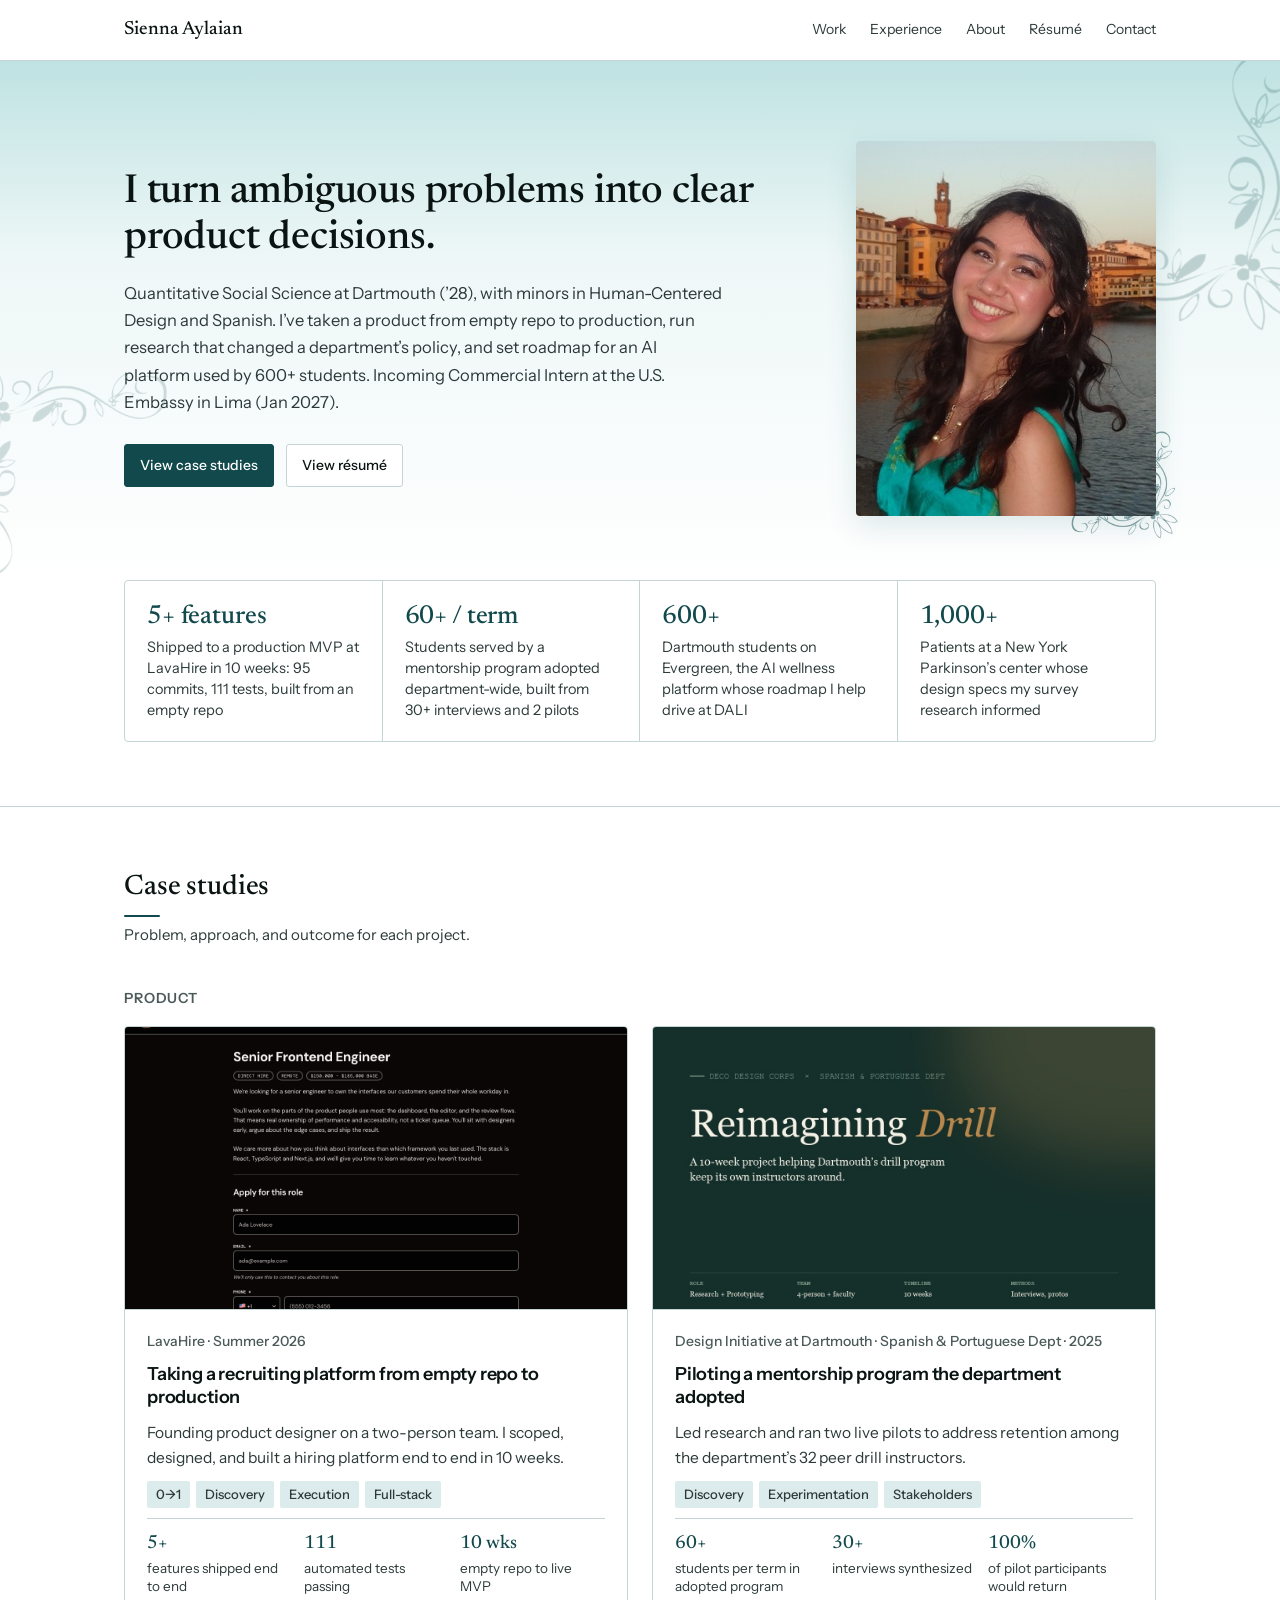
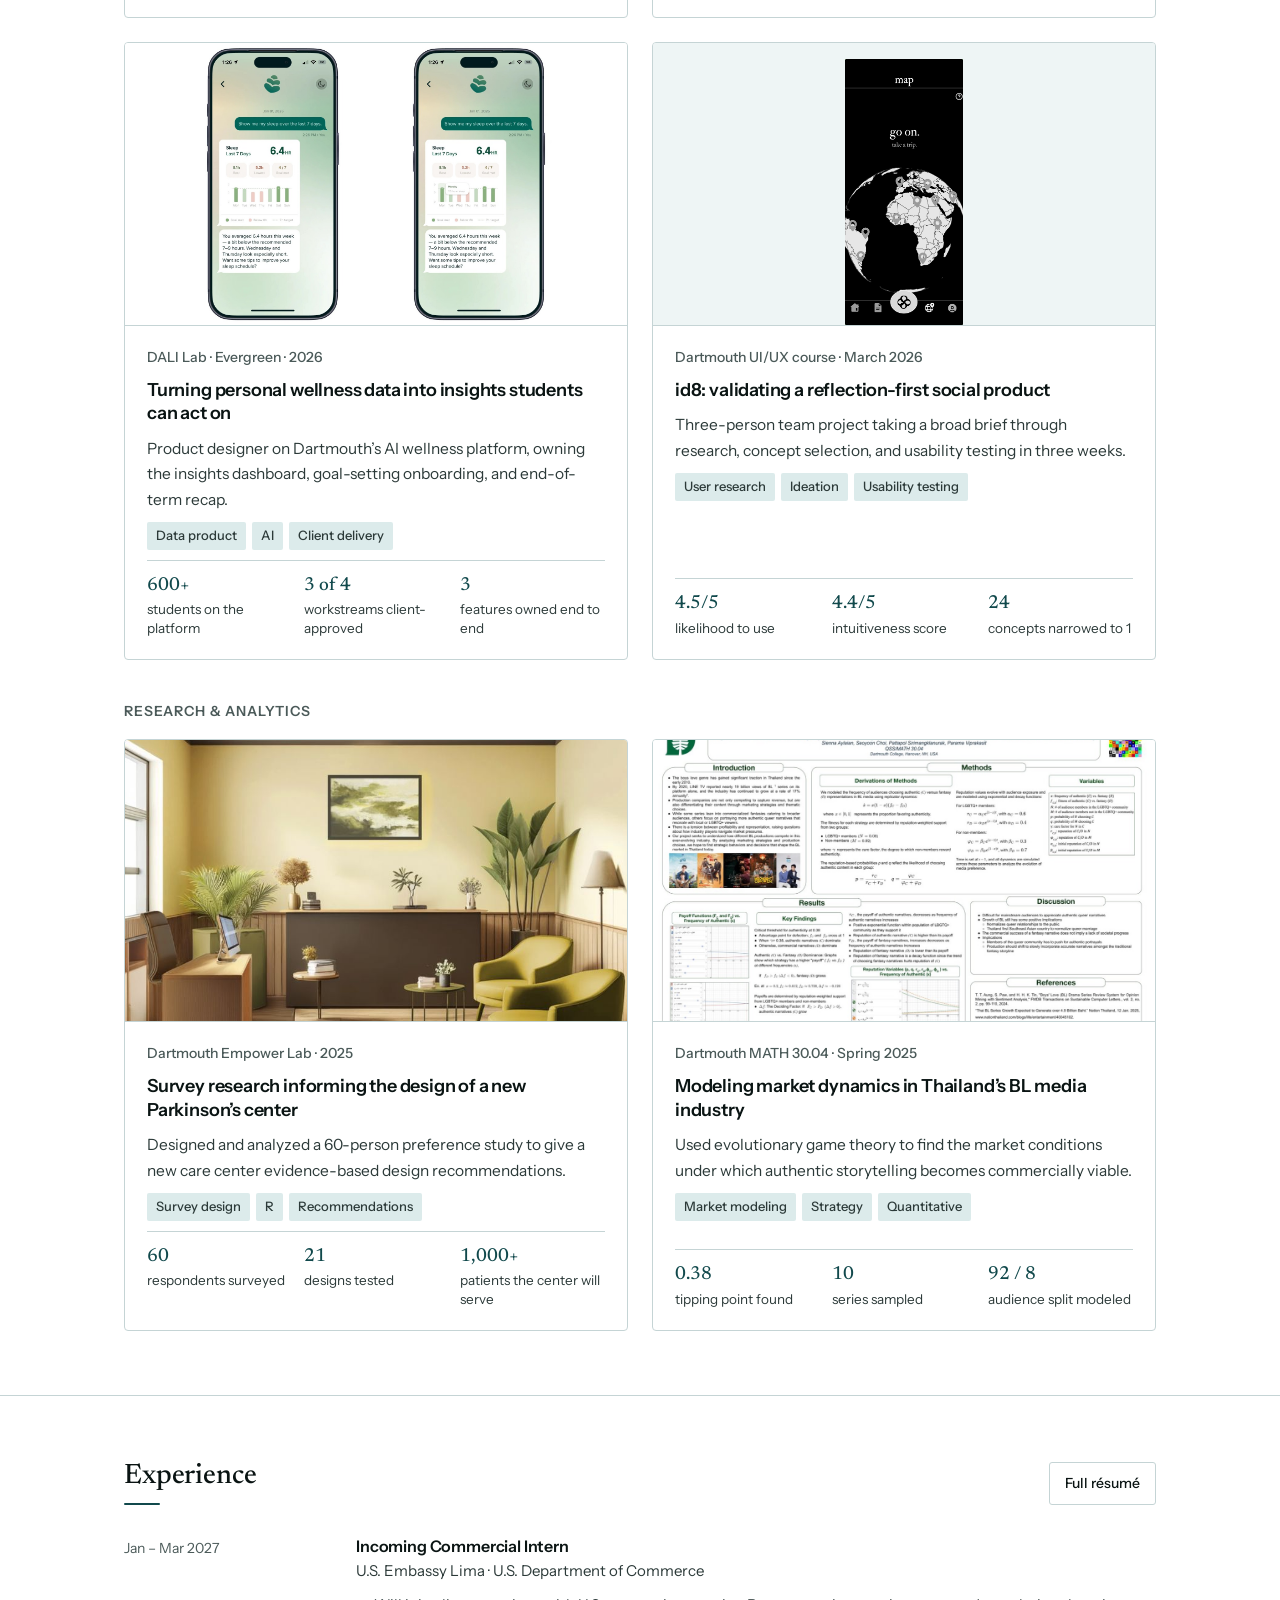
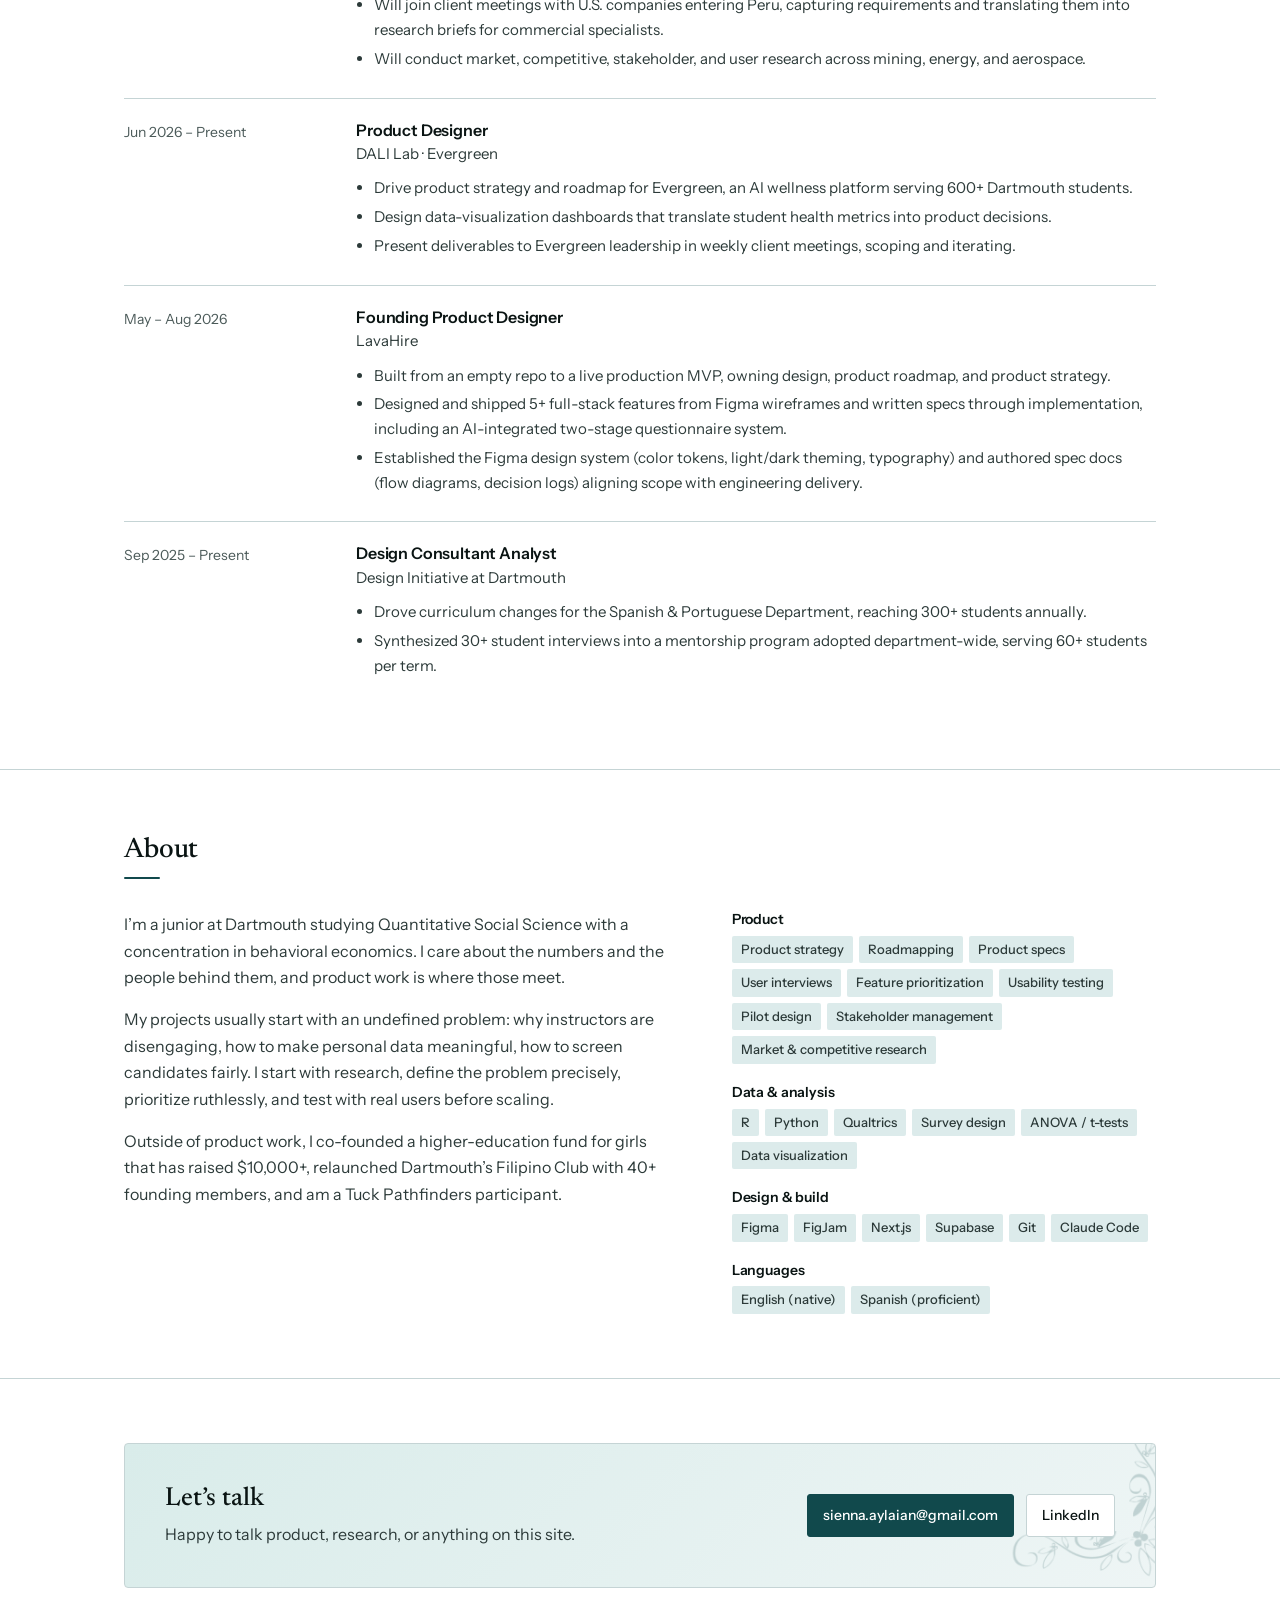
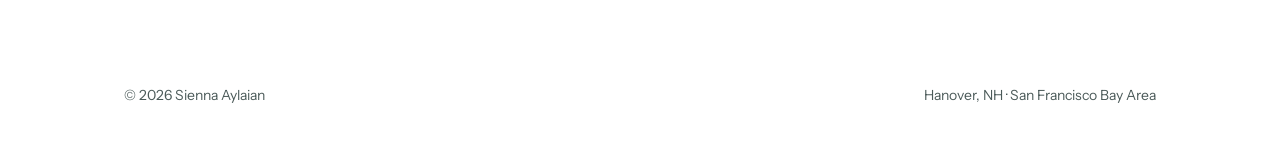
==== commit 985549a5: "Update résumés with in-page viewer; refresh PM site Co-Authored-By: Claude Opus 5.5 <noreply@anthrop" ====
--- a/pm/index.html
+++ b/pm/index.html
@@ -5,16 +5,18 @@
 <meta name="viewport" content="width=device-width, initial-scale=1">
 <title>Sienna Aylaian · Product</title>
 <meta name="description" content="Sienna Aylaian: product management portfolio. Quantitative Social Science, Dartmouth '28.">
+<link rel="icon" type="image/png" href="assets/favicon.png">
+<link rel="apple-touch-icon" href="assets/apple-touch-icon.png">
 <link rel="preconnect" href="https://fonts.googleapis.com">
 <link rel="preconnect" href="https://fonts.gstatic.com" crossorigin>
-<link href="https://fonts.googleapis.com/css2?family=Hanken+Grotesk:wght@400;500;600&family=Newsreader:opsz,wght@6..72,400;6..72,500&display=swap" rel="stylesheet">
+<link href="https://fonts.googleapis.com/css2?family=Instrument+Sans:wght@400;500;600;700&family=Newsreader:opsz,wght@6..72,400;6..72,500&display=swap" rel="stylesheet">
 <style>
 /* Light only. Teal accent + swirl ornament are a nod to the main portfolio. */
 :root{
   color-scheme:light;
-  --bg:#ffffff; --surface:#f4f8f8; --surface-2:#e7f0f0; --border:#dde6e7;
-  --text:#14201f; --muted:#4a5857; --subtle:#6a7877;
-  --accent:#1d6467; --accent-soft:#e3f0ef; --aqua:#cfeaea;
+  --bg:#ffffff; --surface:#eef5f5; --surface-2:#dcebeb; --border:#c5d4d5;
+  --text:#0a1413; --muted:#2c3a39; --subtle:#4b5a59;
+  --accent:#11494c; --accent-soft:#d9ecea; --aqua:#bfe2e2;
   --radius:4px; --serif:"Newsreader",Georgia,serif; --max:1080px; --gutter:24px;
 }
 /* Swirl ornament, tinted via mask so it can take any color */
@@ -22,7 +24,7 @@
   -webkit-mask:url(assets/swirl.png) center/contain no-repeat;mask:url(assets/swirl.png) center/contain no-repeat}
 *{box-sizing:border-box}
 html{scroll-behavior:smooth;scroll-padding-top:72px}
-body{margin:0;background:var(--bg);color:var(--text);font:15.5px/1.65 "Hanken Grotesk",system-ui,-apple-system,"Segoe UI",sans-serif;-webkit-font-smoothing:antialiased}
+body{margin:0;background:var(--bg);color:var(--text);font:16px/1.65 "Instrument Sans",system-ui,-apple-system,"Segoe UI",sans-serif;-webkit-font-smoothing:antialiased}
 a{color:inherit}
 img{max-width:100%;display:block}
 .wrap{max-width:var(--max);margin:0 auto;padding:0 var(--gutter)}
@@ -43,10 +45,10 @@
 
 /* hero */
 .hero-bg{position:relative;overflow:hidden;background:linear-gradient(180deg,var(--aqua) 0%,#eef7f7 38%,var(--bg) 100%);margin-bottom:0}
-.hero-bg .o1{width:340px;height:340px;top:-40px;right:-60px;opacity:.16}
-.hero-bg .o2{width:260px;height:260px;bottom:-20px;left:-70px;opacity:.12;transform:scale(-1,-1)}
+.hero-bg .o1{width:340px;height:340px;top:-40px;right:-60px;opacity:.22}
+.hero-bg .o2{width:260px;height:260px;bottom:-20px;left:-70px;opacity:.18;transform:scale(-1,-1)}
 .hero{position:relative;padding:80px 0 64px;display:grid;grid-template-columns:1fr 300px;gap:56px;align-items:center}
-.eyebrow{font-size:13px;font-weight:500;color:var(--subtle);text-transform:uppercase;letter-spacing:.06em;margin-bottom:16px}
+.eyebrow{font-size:14px;font-weight:500;color:var(--subtle);text-transform:uppercase;letter-spacing:.06em;margin-bottom:16px}
 .hero h1{font-size:clamp(30px,3.8vw,40px);line-height:1.15;margin-bottom:18px}
 .hero p.lede{font-size:16.5px;color:var(--muted);max-width:600px;margin:0 0 28px}
 .hero .ctas{display:flex;gap:12px;flex-wrap:wrap}
@@ -66,7 +68,7 @@
 .metric{padding:22px 22px 20px;border-right:1px solid var(--border)}
 .metric:last-child{border-right:0}
 .metric b{display:block;font-size:26px;line-height:1.15;color:var(--accent)}
-.metric span{display:block;font-size:13.5px;color:var(--muted);margin-top:4px;line-height:1.45}
+.metric span{display:block;font-size:14.5px;color:var(--muted);margin-top:4px;line-height:1.45}
 
 /* project cards */
 .cards{display:grid;grid-template-columns:repeat(2,1fr);gap:24px}
@@ -76,16 +78,16 @@
 .card .thumb img{width:100%;height:100%;object-fit:cover}
 .card .thumb.contain img{object-fit:contain;padding:16px 0 0;object-position:50% 0}
 .card .body{padding:20px 22px 22px;display:flex;flex-direction:column;gap:10px;flex:1}
-.card .org{font-size:13px;color:var(--subtle)}
-.card h3{font-size:17px;font-weight:600;line-height:1.3}
-.card p{margin:0;color:var(--muted);font-size:14.5px}
+.card .org{font-size:14px;font-weight:500;color:var(--subtle)}
+.card h3{font-size:18px;font-weight:600;line-height:1.3}
+.card p{margin:0;color:var(--muted);font-size:15.5px}
 .card .result{margin-top:auto;padding-top:12px;border-top:1px solid var(--border);font-size:14px;color:var(--text)}
 .card .result{display:grid;grid-template-columns:repeat(3,1fr);gap:12px}
-.card .result div{font-size:12.5px;line-height:1.35;color:var(--muted)}
+.card .result div{font-size:13.5px;line-height:1.35;color:var(--muted)}
 .card .result strong{display:block;font-family:var(--serif);font-weight:500;font-size:19px;color:var(--accent);margin-bottom:2px}
 .tags{display:flex;flex-wrap:wrap;gap:6px}
-.tag{font-size:12px;font-weight:500;padding:2px 8px;border-radius:2px;background:var(--surface-2);color:var(--muted)}
-.subhead{font-size:13px;font-weight:600;text-transform:uppercase;letter-spacing:.06em;color:var(--subtle);margin:40px 0 16px}
+.tag{font-size:13px;font-weight:500;padding:3px 9px;border-radius:2px;background:var(--surface-2);color:var(--muted)}
+.subhead{font-size:14px;font-weight:600;text-transform:uppercase;letter-spacing:.06em;color:var(--subtle);margin:40px 0 16px}
 .subhead:first-of-type{margin-top:0}
 
 /* experience */
@@ -109,13 +111,13 @@
 .sec-head h2::after{content:"";display:block;width:36px;height:2px;background:var(--accent);margin-top:10px;border-radius:2px}
 .metrics{background:var(--bg)}
 .contact{position:relative;overflow:hidden;background:linear-gradient(135deg,var(--accent-soft),var(--surface));border:1px solid var(--border);border-radius:var(--radius);padding:40px;display:flex;justify-content:space-between;align-items:center;gap:24px;flex-wrap:wrap}
-.contact .o4{width:200px;height:200px;right:-40px;top:-50px;opacity:.14}
+.contact .o4{width:200px;height:200px;right:-40px;top:-50px;opacity:.2}
 .contact > div{position:relative}
 .cs-top{position:relative;overflow:hidden;background:linear-gradient(180deg,#eaf5f5 0%,var(--bg) 100%)}
-.cs-top .o5{width:280px;height:280px;top:-50px;right:-50px;opacity:.14}
+.cs-top .o5{width:280px;height:280px;top:-50px;right:-50px;opacity:.2}
 .contact h2{font-size:26px;margin-bottom:6px}
 .contact p{margin:0;color:var(--muted)}
-footer{padding:32px 0 48px;color:var(--subtle);font-size:13px}
+footer{padding:32px 0 48px;color:var(--subtle);font-size:14px}
 footer .wrap{display:flex;justify-content:space-between;gap:16px;flex-wrap:wrap}
 
 /* case study */
@@ -126,12 +128,12 @@
 .cs-head p{font-size:16.5px;color:var(--muted);margin:0}
 .facts{display:grid;grid-template-columns:repeat(4,1fr);gap:0;border-top:1px solid var(--border);border-bottom:1px solid var(--border);margin-bottom:40px}
 .fact{padding:16px 16px 16px 0}
-.fact dt{font-size:12px;font-weight:600;text-transform:uppercase;letter-spacing:.06em;color:var(--subtle);margin-bottom:4px}
+.fact dt{font-size:13px;font-weight:600;text-transform:uppercase;letter-spacing:.06em;color:var(--subtle);margin-bottom:4px}
 .fact dd{margin:0;font-size:14px}
 .tldr{display:grid;grid-template-columns:repeat(3,1fr);gap:16px;margin-bottom:40px}
 .tldr div{background:var(--surface);border:1px solid var(--border);border-radius:var(--radius);padding:20px}
-.tldr h3{font-size:12px;font-weight:600;text-transform:uppercase;letter-spacing:.06em;color:var(--accent);margin-bottom:8px}
-.tldr p{margin:0;font-size:14.5px;color:var(--text)}
+.tldr h3{font-size:13px;font-weight:600;text-transform:uppercase;letter-spacing:.06em;color:var(--accent);margin-bottom:8px}
+.tldr p{margin:0;font-size:15.5px;color:var(--text)}
 .cs-links{display:flex;gap:10px;flex-wrap:wrap;margin-bottom:48px}
 .cs-body{max-width:780px}
 .cs-body h2{font-size:24px;margin:48px 0 14px;padding-top:24px;border-top:1px solid var(--border)}
@@ -142,10 +144,10 @@
 .cs-body li{margin:6px 0}
 .cs-body .metrics{margin:8px 0 24px}
 .cs-body blockquote{margin:20px 0;padding:4px 0 4px 20px;border-left:2px solid var(--accent);color:var(--text);font-size:19px;line-height:1.45;font-style:italic}
-.cs-body blockquote cite{display:block;margin-top:8px;font-size:13.5px;font-style:normal;font-family:"Hanken Grotesk",system-ui,sans-serif;color:var(--subtle)}
-.table{width:100%;border-collapse:collapse;font-size:14.5px;margin:4px 0 24px}
+.cs-body blockquote cite{display:block;margin-top:8px;font-size:14px;font-style:normal;font-family:"Instrument Sans",system-ui,sans-serif;color:var(--subtle)}
+.table{width:100%;border-collapse:collapse;font-size:15.5px;margin:4px 0 24px}
 .table th,.table td{text-align:left;padding:10px 12px 10px 0;border-bottom:1px solid var(--border);vertical-align:top}
-.table th{font-size:12px;font-weight:600;text-transform:uppercase;letter-spacing:.06em;color:var(--subtle)}
+.table th{font-size:13px;font-weight:600;text-transform:uppercase;letter-spacing:.06em;color:var(--subtle)}
 .table td{color:var(--muted)}
 .table td:first-child{color:var(--text);font-weight:500}
 .figs{display:grid;gap:16px;margin:8px 0 28px}
@@ -158,13 +160,18 @@
 .figs.phone figure .frame{padding:16px}
 .figs.phone img{max-height:440px;width:auto}
 figure img{cursor:zoom-in}
-figcaption{font-size:13px;color:var(--subtle);margin-top:8px;line-height:1.45}
+figcaption{font-size:14px;color:var(--subtle);margin-top:8px;line-height:1.45}
 .pager{display:grid;grid-template-columns:1fr 1fr;gap:16px;margin:64px 0 0;padding-top:32px;border-top:1px solid var(--border)}
 .pager a{display:block;padding:18px 20px;border:1px solid var(--border);border-radius:var(--radius);text-decoration:none}
 .pager a:hover{background:var(--surface)}
-.pager small{display:block;font-size:12px;color:var(--subtle);text-transform:uppercase;letter-spacing:.06em;margin-bottom:4px}
+.pager small{display:block;font-size:13px;color:var(--subtle);text-transform:uppercase;letter-spacing:.06em;margin-bottom:4px}
 .pager .next{text-align:right;grid-column:2}
 
+/* résumé viewer */
+.rv-head{display:flex;justify-content:space-between;align-items:end;gap:16px;flex-wrap:wrap;padding:8px 0 24px}
+.rv-head h1{font-size:clamp(28px,3.4vw,36px)}
+.rv-page{background:#fff;border:1px solid var(--border);box-shadow:0 8px 28px rgba(10,20,19,.10);max-width:860px;margin:0 auto 64px}
+.rv-page img{width:100%;height:auto}
 .lb{position:fixed;inset:0;background:rgba(10,12,16,.86);display:none;align-items:center;justify-content:center;padding:24px;z-index:50;cursor:zoom-out}
 .lb.on{display:flex}
 .lb img{max-width:100%;max-height:100%;border-radius:2px}
@@ -205,7 +212,7 @@
       <a href="#/work">Work</a>
       <a href="#/experience" class="hide-sm">Experience</a>
       <a href="#/about" class="hide-sm">About</a>
-      <a href="assets/62307bdded9d6a15.pdf" target="_blank" rel="noopener">Résumé</a>
+      <a href="#/resume">Résumé</a>
       <a href="#/contact">Contact</a>
     </nav>
   </div>
@@ -226,6 +233,7 @@
 const EMAIL = 'sienna.aylaian@gmail.com';
 const LINKEDIN = 'https://www.linkedin.com/in/sienna-aylaian-b21998273/';
 const RESUME = 'assets/sienna-aylaian-resume-pm.pdf';
+const RESUME_IMG = 'assets/resume-pm.png';
 const A = f => 'assets/' + f;
 
 /* Case studies. Block types: h, p, ul, quote, metrics, table, figs */
@@ -397,40 +405,6 @@
   ]
 },
 {
-  id:'dali-closet', group:'product',
-  org:'DALI Lab application challenge · January 2025',
-  title:'Campus closet exchange: one week from prompt to prototype',
-  summary:'Solo challenge: identify a community gap, define the problem, prioritize features, and deliver an interactive prototype in seven days.',
-  cover:A('c7b055547aaf96bb.png'), coverContain:true,
-  tags:['Prioritization','Competitive analysis','Solo'],
-  result:[['1 week','prompt to interactive prototype'],['4','must-have features scoped'],['~30%','DALI acceptance rate; accepted']],
-  facts:{Role:'Solo: research, product, design', Team:'Individual', Timeline:'1 week', Tools:'Figma, FigJam'},
-  tldr:{
-    Problem:'Students buy clothing for one-off events while closets down the hall sit unused, adding cost and social pressure.',
-    Approach:'User conversations and a competitive audit of Depop, Mercari, and Poshmark, then a tiered feature prioritization before any design.',
-    Outcome:'A full interactive prototype covering search, filtering, listings, and trust mechanics. Earned acceptance to DALI Lab.'
-  },
-  links:[['Interactive prototype','https://www.figma.com/proto/g4MKCZq1xHB7k9bbpGKroc/DALI-UI?node-id=1-697&p=f&t=J'],['Research board','https://www.figma.com/board/0ldzW75u5UHFdZa6ZEgRW8/DALI-UX---Sienna?node-id=0-1&']],
-  body:[
-    {t:'h',x:'Prompt'},
-    {t:'quote',x:'Identify a gap that exists between seeking and finding community in everyday life, and design a solution to help bring people together.',c:'DALI Lab UI/UX Design Challenge brief'},
-    {t:'h',x:'Users and problem'},
-    {t:'ul',x:['<strong>Primary:</strong> students who want affordable, event-appropriate clothing for a specific occasion.','<strong>Secondary:</strong> students with unused clothing who want to earn from it or connect with their community.']},
-    {t:'quote',x:'How might we transform underused clothing on campus into a shared resource that reduces financial and social barriers and helps students feel confident at events?',c:'Problem statement'},
-    {t:'h',x:'Prioritization'},
-    {t:'p',x:'I sorted every feature idea into tiers before sketching, so the one-week build focused on what the core use case required.'},
-    {t:'table',head:['Tier','Features'],rows:[
-      ['Must have','Event-based search; location tags by dorm cluster; Dartmouth-only access; discounted term-long rentals.'],
-      ['Nice to have','A “looks” tab showing how pieces are styled; community vouches for higher-stakes items.'],
-      ['Stretch','Cost-per-wear and environmental impact dashboard; natural-language AI search.']
-    ]},
-    {t:'h',x:'Solution'},
-    {t:'figs',cols:4,phone:true,items:[[A('c7b055547aaf96bb.png'),'Home and search, with an assistant for undecided users.'],[A('e4f4ca9c6dcd9447.png'),'Filter overlay.'],[A('3e53a79ba9a3420a.png'),'Results show rent and buy side by side.'],[A('cf9cc8e14a1bc516.png'),'Seller profile, addressing the trust gap from interviews.']]},
-    {t:'h',x:'Outcome'},
-    {t:'p',x:'In one week I went from a single-word prompt to a research-backed problem statement, a prioritized feature set, and a full interactive prototype. I was accepted to DALI Lab and have worked there since.'}
-  ]
-},
-{
   id:'parkinsons-aesthetics', group:'research',
   org:'Dartmouth Empower Lab · 2025',
   title:'Survey research informing the design of a new Parkinson’s center',
@@ -501,11 +475,7 @@
   {when:'Jan – Mar 2027', role:'Incoming Commercial Intern', org:'U.S. Embassy Lima · U.S. Department of Commerce', pts:['Will join client meetings with U.S. companies entering Peru, capturing requirements and translating them into research briefs for commercial specialists.','Will conduct market, competitive, stakeholder, and user research across mining, energy, and aerospace.']},
   {when:'Jun 2026 – Present', role:'Product Designer', org:'DALI Lab · Evergreen', pts:['Drive product strategy and roadmap for Evergreen, an AI wellness platform serving 600+ Dartmouth students.','Design data-visualization dashboards that translate student health metrics into product decisions.','Present deliverables to Evergreen leadership in weekly client meetings, scoping and iterating.']},
   {when:'May – Aug 2026', role:'Founding Product Designer', org:'LavaHire', pts:['Built from an empty repo to a live production MVP, owning design, product roadmap, and product strategy.','Designed and shipped 5+ full-stack features from Figma wireframes and written specs through implementation, including an AI-integrated two-stage questionnaire system.','Established the Figma design system (color tokens, light/dark theming, typography) and authored spec docs (flow diagrams, decision logs) aligning scope with engineering delivery.']},
-  {when:'Jan 2026 – Present', role:'Social Impact Nonprofit Consultant', org:'Assistive Technology New Hampshire (UNH Institute on Disability)', pts:['Designed an inclusive, youth-centered accessibility challenge for an organization serving 2,800+ individuals annually.','Produced a 25-page client-ready report on outreach strategy, user research, and implementation recommendations.']},
   {when:'Sep 2025 – Present', role:'Design Consultant Analyst', org:'Design Initiative at Dartmouth', pts:['Drove curriculum changes for the Spanish & Portuguese Department, reaching 300+ students annually.','Synthesized 30+ student interviews into a mentorship program adopted department-wide, serving 60+ students per term.']},
-  {when:'Nov – Dec 2025', role:'Intern', org:'StreetCode Academy', pts:['Worked cross-functionally with executives at a tech education nonprofit serving 5,000+ students per year.','Designed and built a webpage on AI awareness; helped distribute 200 free computers to families.']},
-  {when:'Jan – Jun 2025', role:'Research Intern', org:'Women in Science Project · Dartmouth Empower Lab', pts:['Built custom Qualtrics surveys (HTML/CSS) capturing 40+ patient responses.','Applied ANOVA in R to patient-preference data to inform design specs for a Parkinson’s center in New York serving 1,000+ patients.']},
-  {when:'Sep 2021 – Present', role:'State Data Analyst & Lead Programs Coordinator', org:'AAUW Tech Trek', pts:['Direct California data strategy for a statewide STEM initiative reaching 10,000+ students annually.','Built a 16,000-record alumnae database in Python and Caspio, replacing manual tracking across branches.','Designed and taught STEM curriculum to 250+ students across 4 campuses.']}
 ];
 
 const esc = s => String(s);
@@ -540,7 +510,7 @@
         <p class="lede">Quantitative Social Science at Dartmouth (’28), with minors in Human-Centered Design and Spanish. I’ve taken a product from empty repo to production, run research that changed a department’s policy, and set roadmap for an AI platform used by 600+ students. Incoming Commercial Intern at the U.S. Embassy in Lima (Jan 2027).</p>
         <div class="ctas">
           <a class="btn primary" href="#/work">View case studies</a>
-          <a class="btn" href="${RESUME}" target="_blank" rel="noopener">Download résumé</a>
+          <a class="btn" href="#/resume">View résumé</a>
         </div>
       </div>
       <div class="portrait-wrap"><span class="ornament o3"></span><div class="portrait"><img src="${A('1a35ee55e937e613.jpg')}" alt="Sienna Aylaian"></div></div>
@@ -552,7 +522,7 @@
       ['5+ features','Shipped to a production MVP at LavaHire in 10 weeks: 95 commits, 111 tests, built from an empty repo'],
       ['60+ / term','Students served by a mentorship program adopted department-wide, built from 30+ interviews and 2 pilots'],
       ['600+','Dartmouth students on Evergreen, the AI wellness platform whose roadmap I help drive at DALI'],
-      ['10,000+','Students reached annually by the statewide STEM program whose California data strategy I direct']
+      ['1,000+','Patients at a New York Parkinson’s center whose design specs my survey research informed']
     ])}
   </div>
 
@@ -568,7 +538,7 @@
 
   <section class="block" id="experience">
     <div class="wrap">
-      <div class="sec-head"><div><h2>Experience</h2></div><a class="btn" href="${RESUME}" target="_blank" rel="noopener">Full résumé (PDF)</a></div>
+      <div class="sec-head"><div><h2>Experience</h2></div><a class="btn" href="#/resume">Full résumé</a></div>
       <div class="exp">${EXPERIENCE.map(e=>`
         <div class="exp-row">
           <div class="exp-when">${e.when}</div>
@@ -645,11 +615,27 @@
   </div>`;
 }
 
+function resume(){
+  return `<div class="cs-top"><span class="ornament o5"></span><div class="wrap" style="position:relative">
+    <a class="cs-back" href="#/">← Back to home</a>
+    <div class="rv-head">
+      <div><div class="eyebrow">Résumé</div><h1>Sienna Aylaian</h1></div>
+      <a class="btn primary" href="${RESUME}" download="Sienna Aylaian - Resume.pdf">Download PDF</a>
+    </div></div></div>
+  <div class="wrap"><div class="rv-page"><img src="${RESUME_IMG}" alt="Sienna Aylaian résumé"></div></div>`;
+}
+
 let lastView = '';
 function route(){
   const h = location.hash.replace(/^#\/?/,'');
   const m = h.match(/^work\/(.+)$/);
   const p = m && PROJECTS.find(x=>x.id===m[1]);
+  if(h==='resume'){
+    $app.innerHTML = resume(); lastView = 'resume';
+    document.title = 'Résumé · Sienna Aylaian';
+    window.scrollTo(0,0);
+    return;
+  }
   if(p){
     $app.innerHTML = study(p); lastView = 'study';
     document.title = p.title + ' · Sienna Aylaian';
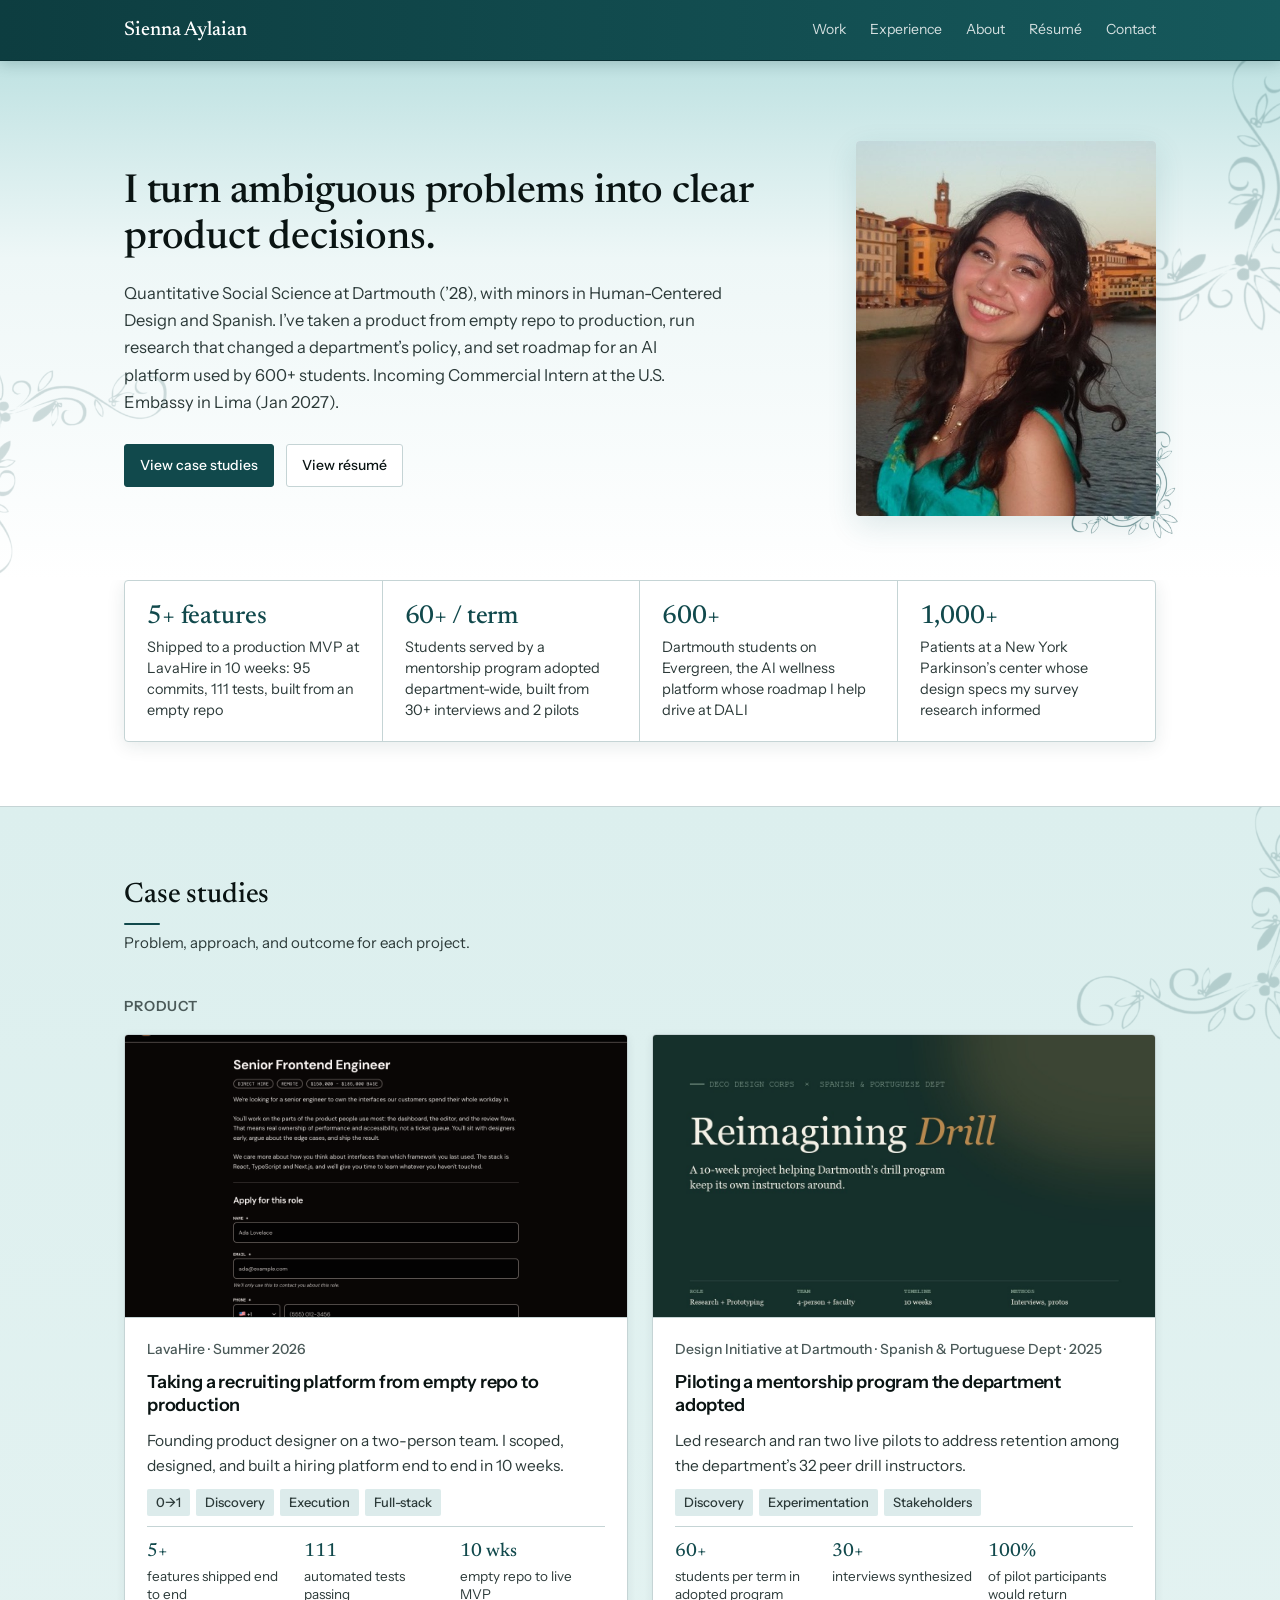
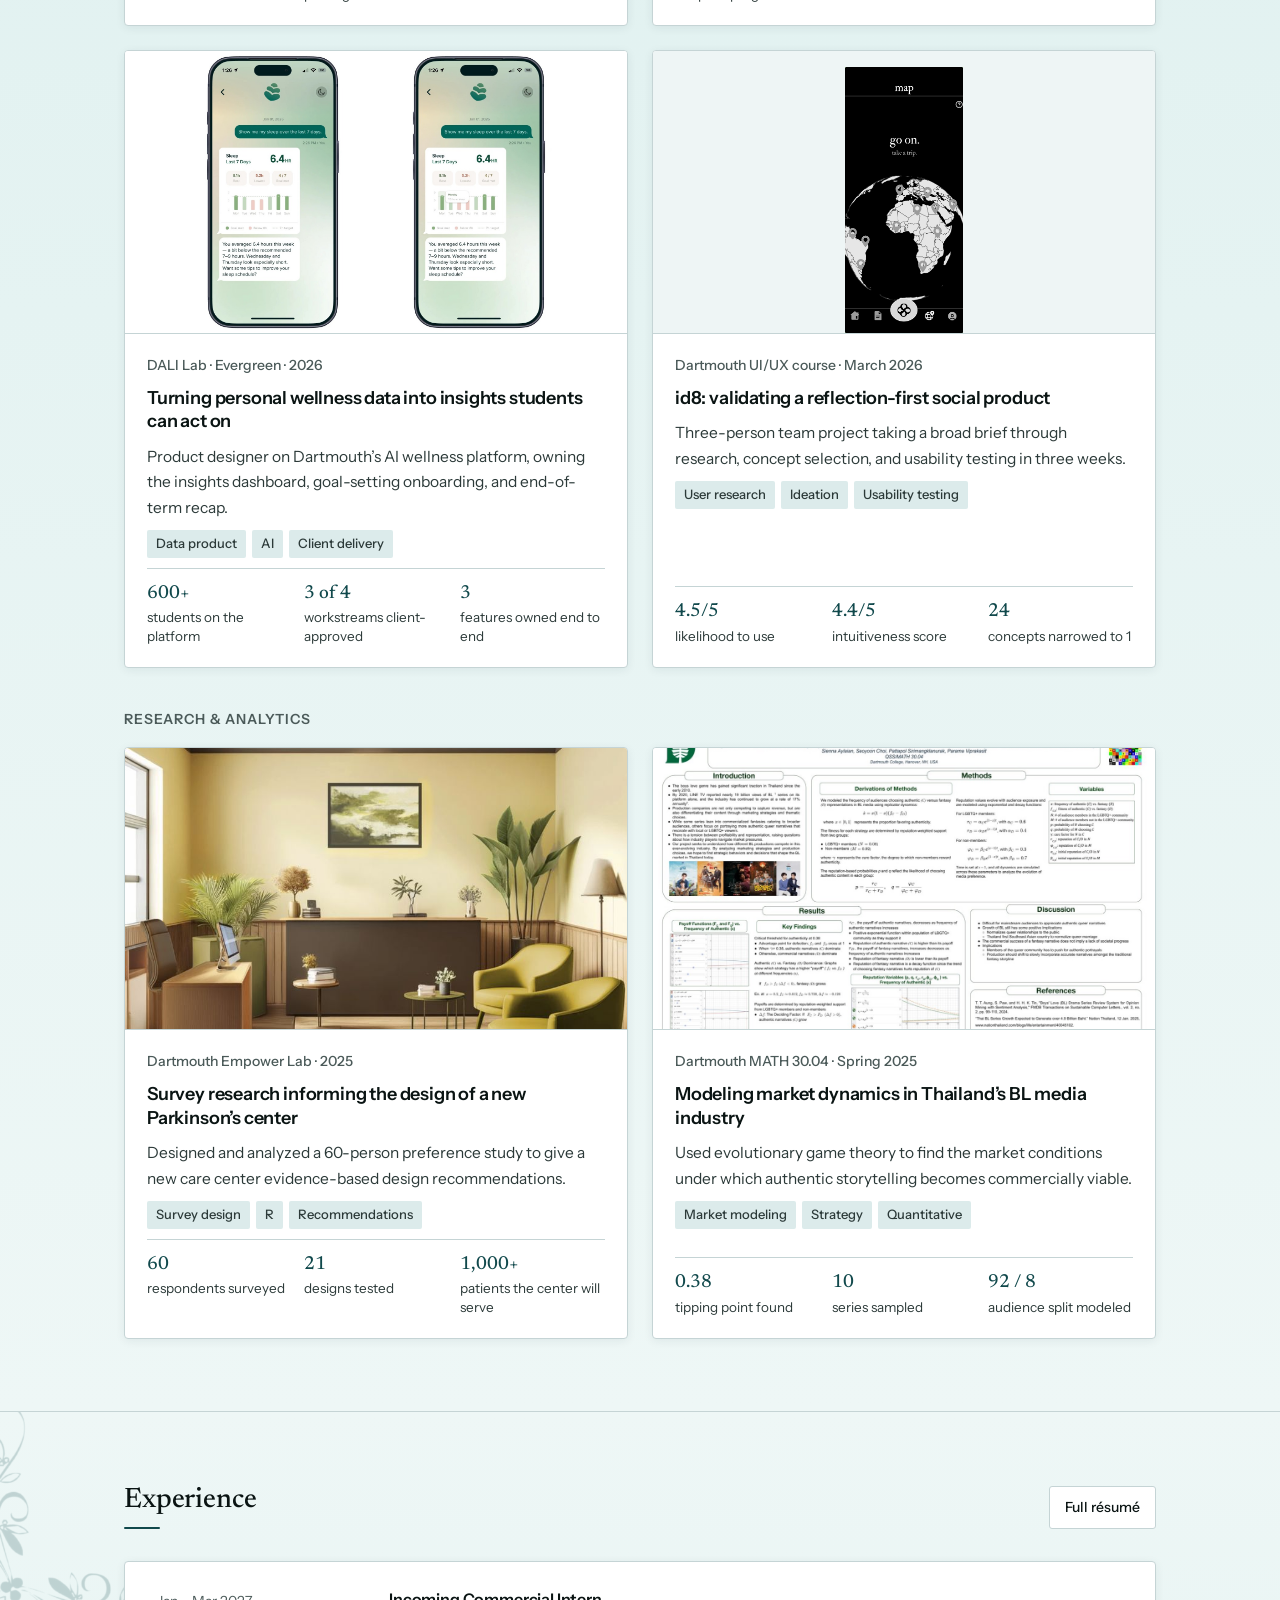
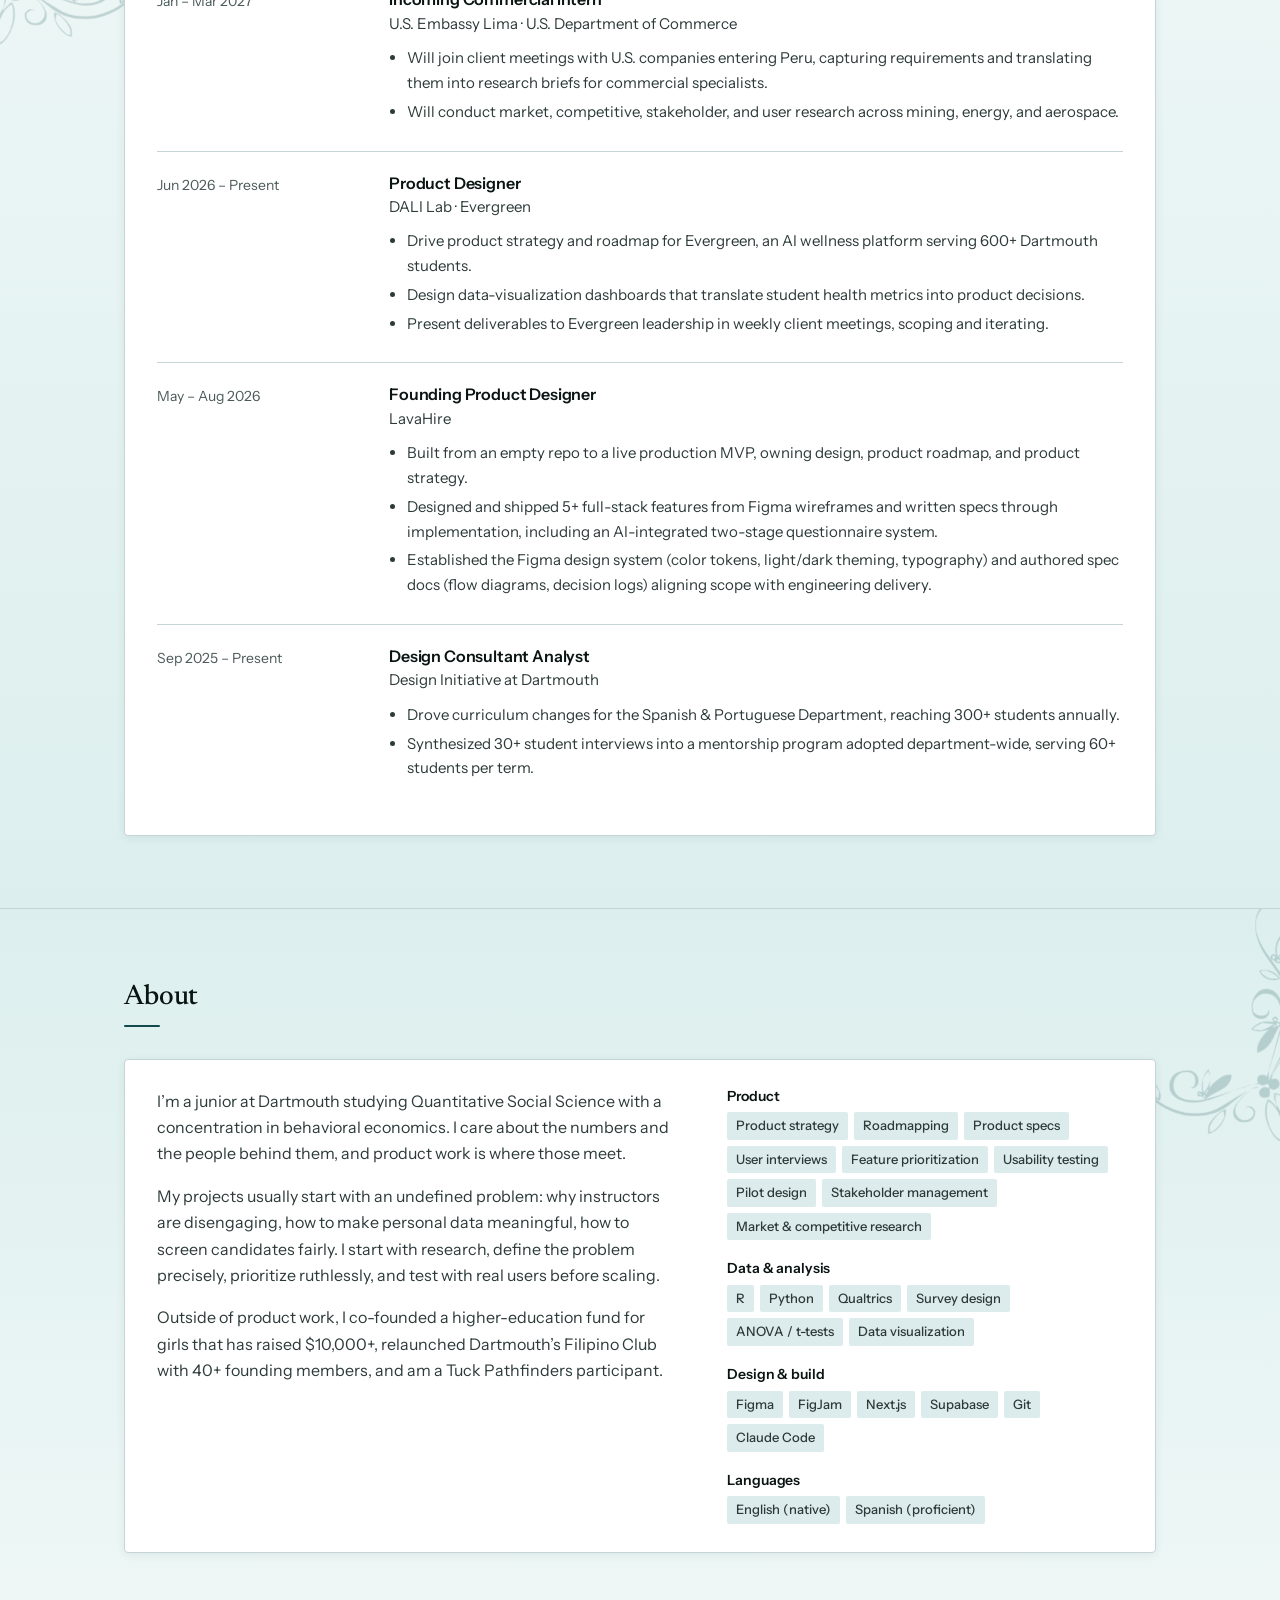
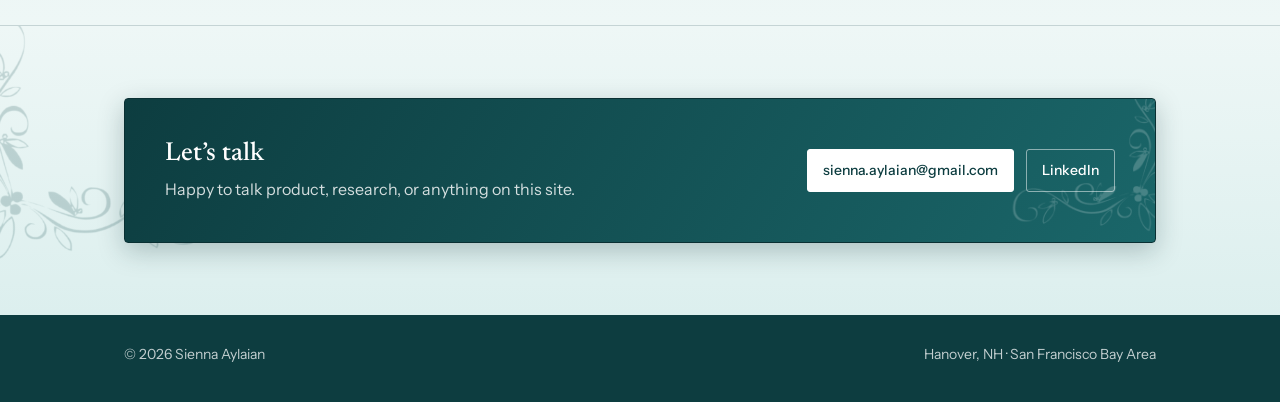
==== commit b4f0a94a: "PM site: teal header and section bands, more depth Co-Authored-By: Claude Opus 5.5 <noreply@anthropi" ====
--- a/pm/index.html
+++ b/pm/index.html
@@ -32,12 +32,12 @@
 h1,h2,.metric b,blockquote{font-family:var(--serif);font-weight:500!important;letter-spacing:-.005em}
 
 /* header */
-header.top{position:sticky;top:0;z-index:10;background:color-mix(in srgb,var(--bg) 92%,transparent);backdrop-filter:saturate(1.4) blur(8px);border-bottom:1px solid var(--border)}
+header.top{position:sticky;top:0;z-index:10;background:linear-gradient(90deg,#0d3d40,#16595c);border-bottom:1px solid #0a3033;box-shadow:0 2px 14px rgba(10,48,51,.22);color:#fff}
 header.top .wrap{display:flex;align-items:center;justify-content:space-between;height:60px;gap:16px}
-.brand{font-family:var(--serif);font-weight:500;text-decoration:none;font-size:19px}
+.brand{font-family:var(--serif);font-weight:500;text-decoration:none;font-size:20px;color:#fff}
 nav.main{display:flex;gap:24px;font-size:14px}
-nav.main a{text-decoration:none;color:var(--muted)}
-nav.main a:hover{color:var(--text)}
+nav.main a{text-decoration:none;color:rgba(255,255,255,.82)}
+nav.main a:hover{color:#fff}
 .btn{display:inline-flex;align-items:center;gap:8px;padding:9px 15px;border-radius:3px;font-size:14px;font-weight:500;text-decoration:none;border:1px solid var(--border);background:var(--bg);color:var(--text);transition:background .15s,border-color .15s}
 .btn:hover{background:var(--surface)}
 .btn.primary{background:var(--accent);border-color:var(--accent);color:var(--bg)}
@@ -58,7 +58,11 @@
 .portrait img{width:100%;height:100%;object-fit:cover;object-position:50% 40%}
 
 /* sections */
-section.block{padding:64px 0;border-top:1px solid var(--border)}
+section.block{position:relative;overflow:hidden;padding:72px 0;border-top:1px solid var(--border);background:linear-gradient(180deg,#dcefee 0%,#eef7f6 100%)}
+section.block:nth-of-type(even){background:linear-gradient(180deg,#eef7f6 0%,#dcefee 100%)}
+section.block > .wrap{position:relative}
+section.block .os{width:300px;height:300px;top:-40px;right:-70px;opacity:.2}
+section.block:nth-of-type(even) .os{right:auto;left:-70px;transform:scaleX(-1)}
 .sec-head{display:flex;justify-content:space-between;align-items:end;gap:16px;margin-bottom:32px}
 .sec-head h2{font-size:28px}
 .sec-head p{margin:6px 0 0;color:var(--muted);font-size:15px}
@@ -72,8 +76,8 @@
 
 /* project cards */
 .cards{display:grid;grid-template-columns:repeat(2,1fr);gap:24px}
-.card{display:flex;flex-direction:column;border:1px solid var(--border);border-radius:var(--radius);overflow:hidden;text-decoration:none;background:var(--bg);transition:border-color .15s,box-shadow .15s}
-.card:hover{border-color:color-mix(in srgb,var(--accent) 40%,var(--border));box-shadow:0 4px 18px rgba(16,24,40,.06)}
+.card{display:flex;flex-direction:column;border:1px solid var(--border);border-radius:var(--radius);overflow:hidden;text-decoration:none;background:var(--bg);box-shadow:0 2px 10px rgba(10,48,51,.07);transition:border-color .15s,box-shadow .15s,transform .15s}
+.card:hover{border-color:color-mix(in srgb,var(--accent) 45%,var(--border));box-shadow:0 8px 24px rgba(10,48,51,.14);transform:translateY(-2px)}
 .card .thumb{aspect-ratio:16/9;background:var(--surface);display:flex;align-items:center;justify-content:center;overflow:hidden;border-bottom:1px solid var(--border)}
 .card .thumb img{width:100%;height:100%;object-fit:cover}
 .card .thumb.contain img{object-fit:contain;padding:16px 0 0;object-position:50% 0}
@@ -109,15 +113,20 @@
 
 /* contact / footer */
 .sec-head h2::after{content:"";display:block;width:36px;height:2px;background:var(--accent);margin-top:10px;border-radius:2px}
-.metrics{background:var(--bg)}
-.contact{position:relative;overflow:hidden;background:linear-gradient(135deg,var(--accent-soft),var(--surface));border:1px solid var(--border);border-radius:var(--radius);padding:40px;display:flex;justify-content:space-between;align-items:center;gap:24px;flex-wrap:wrap}
+.metrics{background:var(--bg);box-shadow:0 4px 18px rgba(10,48,51,.10)}
+.exp,.about{background:var(--bg);border:1px solid var(--border);border-radius:var(--radius);padding:28px 32px;box-shadow:0 2px 10px rgba(10,48,51,.07)}
+.contact{position:relative;overflow:hidden;background:linear-gradient(120deg,#0d3d40,#1a6669);color:#fff;border:1px solid #0a3033;box-shadow:0 8px 26px rgba(10,48,51,.25);border-radius:var(--radius);padding:40px;display:flex;justify-content:space-between;align-items:center;gap:24px;flex-wrap:wrap}
 .contact .o4{width:200px;height:200px;right:-40px;top:-50px;opacity:.2}
 .contact > div{position:relative}
-.cs-top{position:relative;overflow:hidden;background:linear-gradient(180deg,#eaf5f5 0%,var(--bg) 100%)}
+.cs-top{position:relative;overflow:hidden;background:linear-gradient(180deg,#d3eceb 0%,#eaf5f4 70%,var(--bg) 100%);border-bottom:1px solid var(--border);margin-bottom:32px}
 .cs-top .o5{width:280px;height:280px;top:-50px;right:-50px;opacity:.2}
 .contact h2{font-size:26px;margin-bottom:6px}
-.contact p{margin:0;color:var(--muted)}
-footer{padding:32px 0 48px;color:var(--subtle);font-size:14px}
+.contact p{margin:0;color:rgba(255,255,255,.82)}
+.contact .o4{background:#fff}
+.contact .btn{background:transparent;color:#fff;border-color:rgba(255,255,255,.5)}
+.contact .btn:hover{background:rgba(255,255,255,.12)}
+.contact .btn.primary{background:#fff;color:#0d3d40;border-color:#fff}
+footer{padding:28px 0 36px;background:#0d3d40;color:rgba(255,255,255,.75);font-size:14px}
 footer .wrap{display:flex;justify-content:space-between;gap:16px;flex-wrap:wrap}
 
 /* case study */
@@ -131,7 +140,7 @@
 .fact dt{font-size:13px;font-weight:600;text-transform:uppercase;letter-spacing:.06em;color:var(--subtle);margin-bottom:4px}
 .fact dd{margin:0;font-size:14px}
 .tldr{display:grid;grid-template-columns:repeat(3,1fr);gap:16px;margin-bottom:40px}
-.tldr div{background:var(--surface);border:1px solid var(--border);border-radius:var(--radius);padding:20px}
+.tldr div{background:linear-gradient(180deg,#e3f1f0,#f1f8f8);border:1px solid var(--border);border-top:3px solid var(--accent);border-radius:var(--radius);padding:20px}
 .tldr h3{font-size:13px;font-weight:600;text-transform:uppercase;letter-spacing:.06em;color:var(--accent);margin-bottom:8px}
 .tldr p{margin:0;font-size:15.5px;color:var(--text)}
 .cs-links{display:flex;gap:10px;flex-wrap:wrap;margin-bottom:48px}
@@ -198,6 +207,7 @@
   .figs.c2{grid-template-columns:1fr}
   .figs.phone.c2{grid-template-columns:repeat(2,1fr)}
   .contact{padding:28px 22px}
+  .exp,.about{padding:20px 18px}
   .pager{grid-template-columns:1fr}
   .pager .next{grid-column:1}
   section.block{padding:48px 0}
@@ -526,7 +536,7 @@
     ])}
   </div>
 
-  <section class="block" id="work" style="margin-top:64px">
+  <section class="block" id="work" style="margin-top:64px"><span class="ornament os"></span>
     <div class="wrap">
       <div class="sec-head"><div><h2>Case studies</h2><p>Problem, approach, and outcome for each project.</p></div></div>
       <div class="subhead">Product</div>
@@ -536,7 +546,7 @@
     </div>
   </section>
 
-  <section class="block" id="experience">
+  <section class="block" id="experience"><span class="ornament os"></span>
     <div class="wrap">
       <div class="sec-head"><div><h2>Experience</h2></div><a class="btn" href="#/resume">Full résumé</a></div>
       <div class="exp">${EXPERIENCE.map(e=>`
@@ -548,7 +558,7 @@
     </div>
   </section>
 
-  <section class="block" id="about">
+  <section class="block" id="about"><span class="ornament os"></span>
     <div class="wrap">
       <div class="sec-head"><div><h2>About</h2></div></div>
       <div class="about">
@@ -567,7 +577,7 @@
     </div>
   </section>
 
-  <section class="block" id="contact">
+  <section class="block" id="contact"><span class="ornament os"></span>
     <div class="wrap">
       <div class="contact">
         <span class="ornament o4"></span>
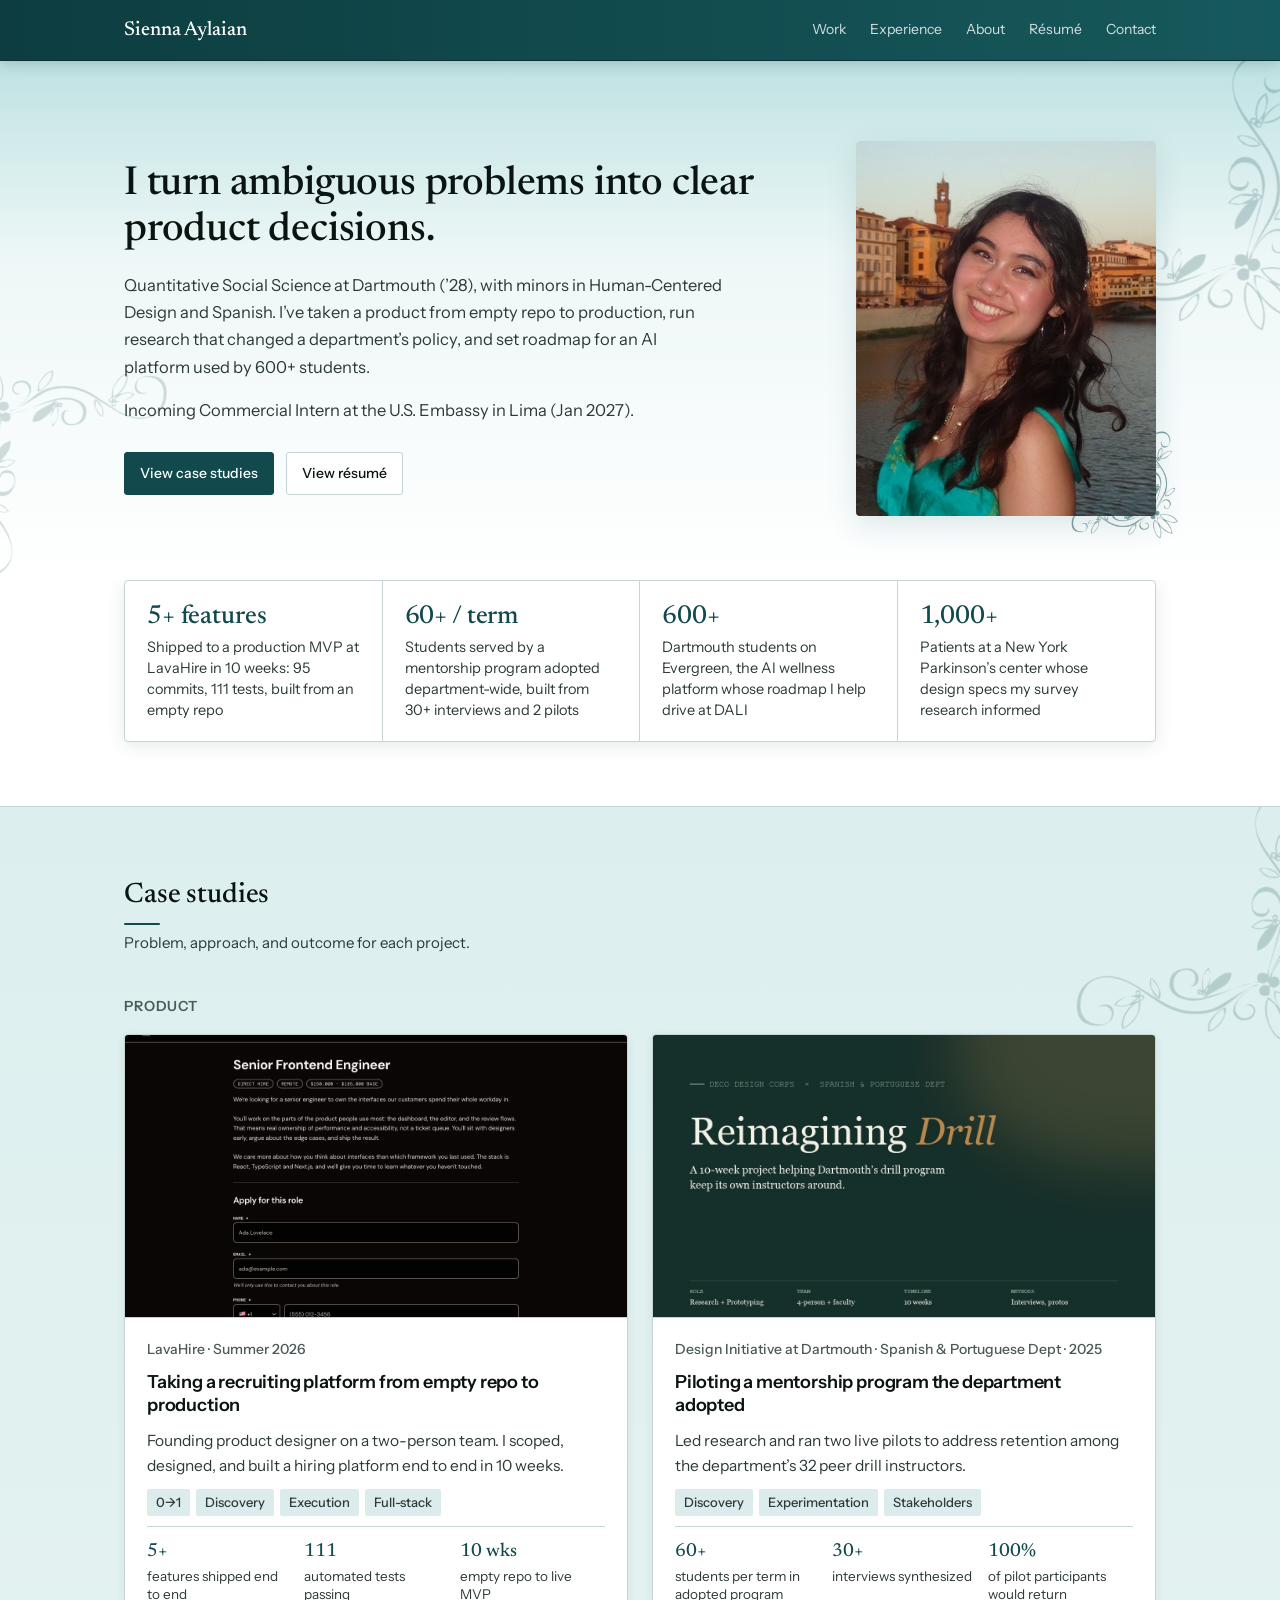
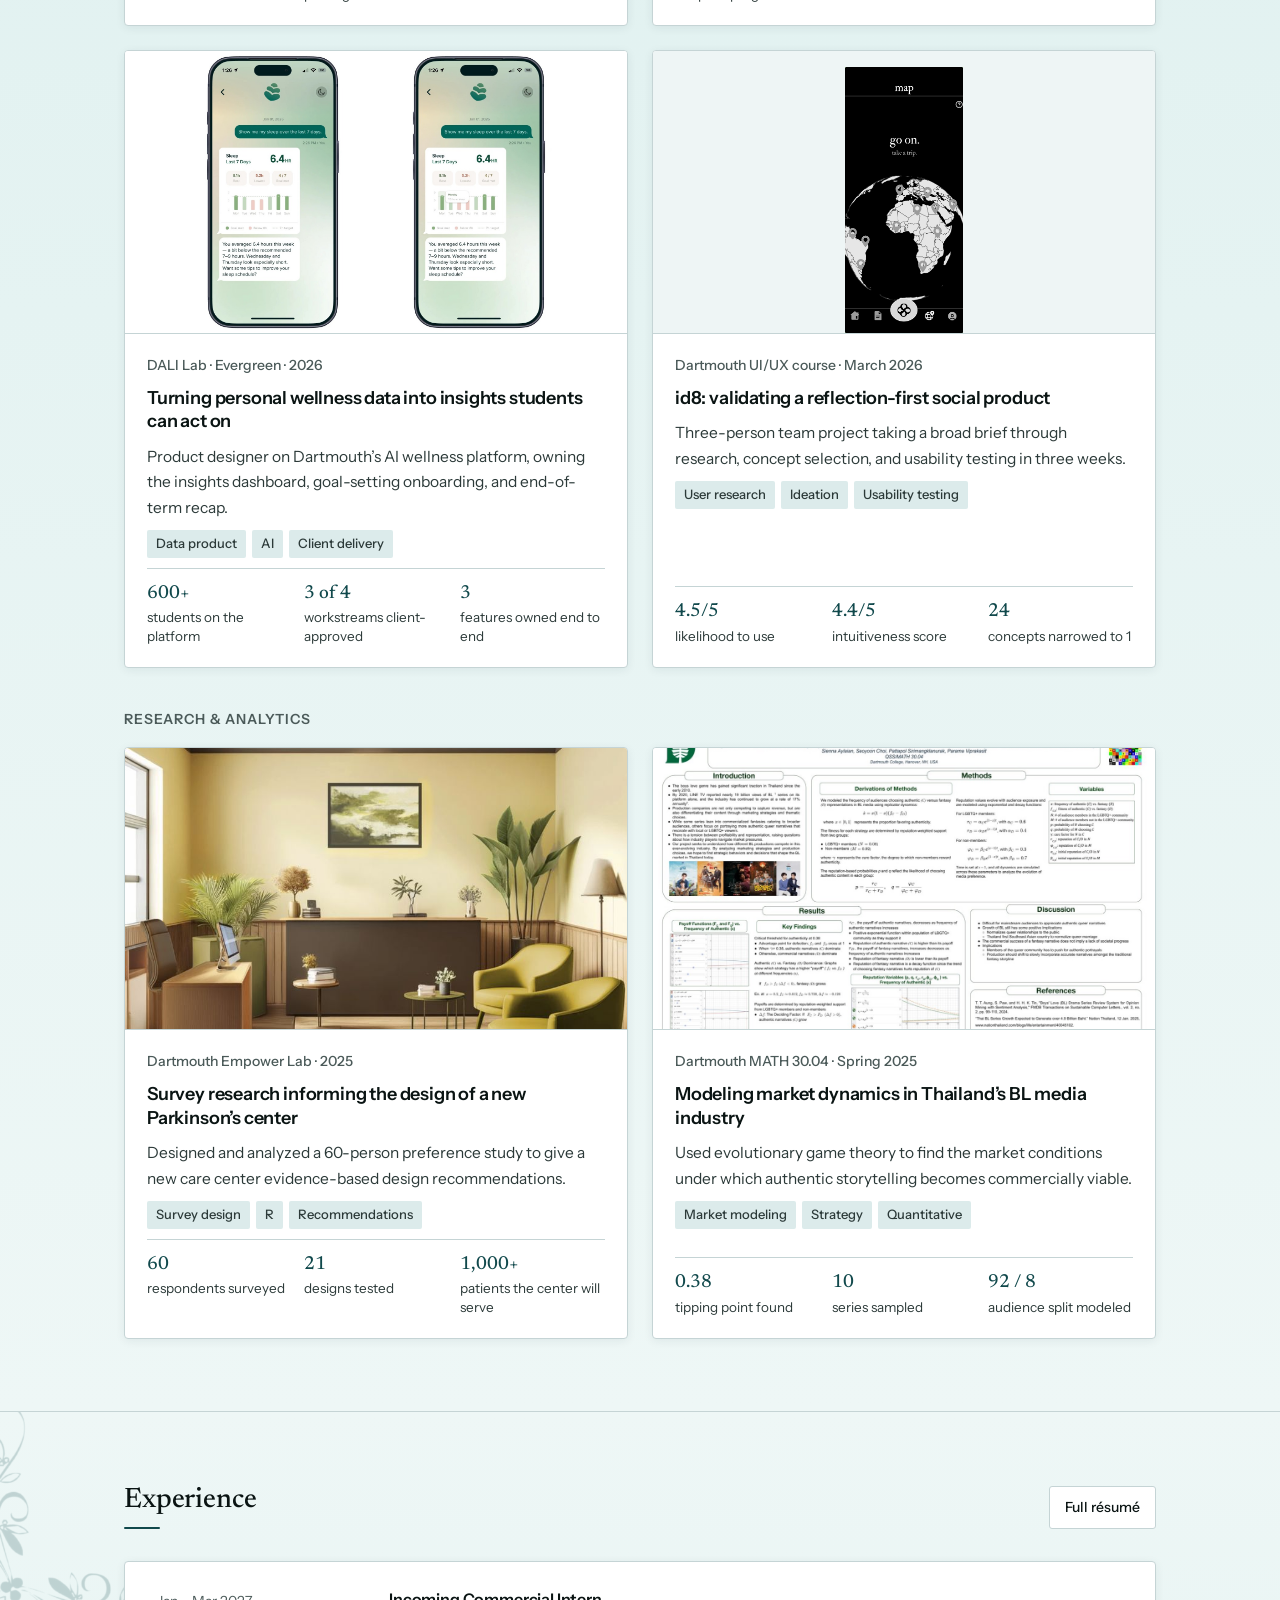
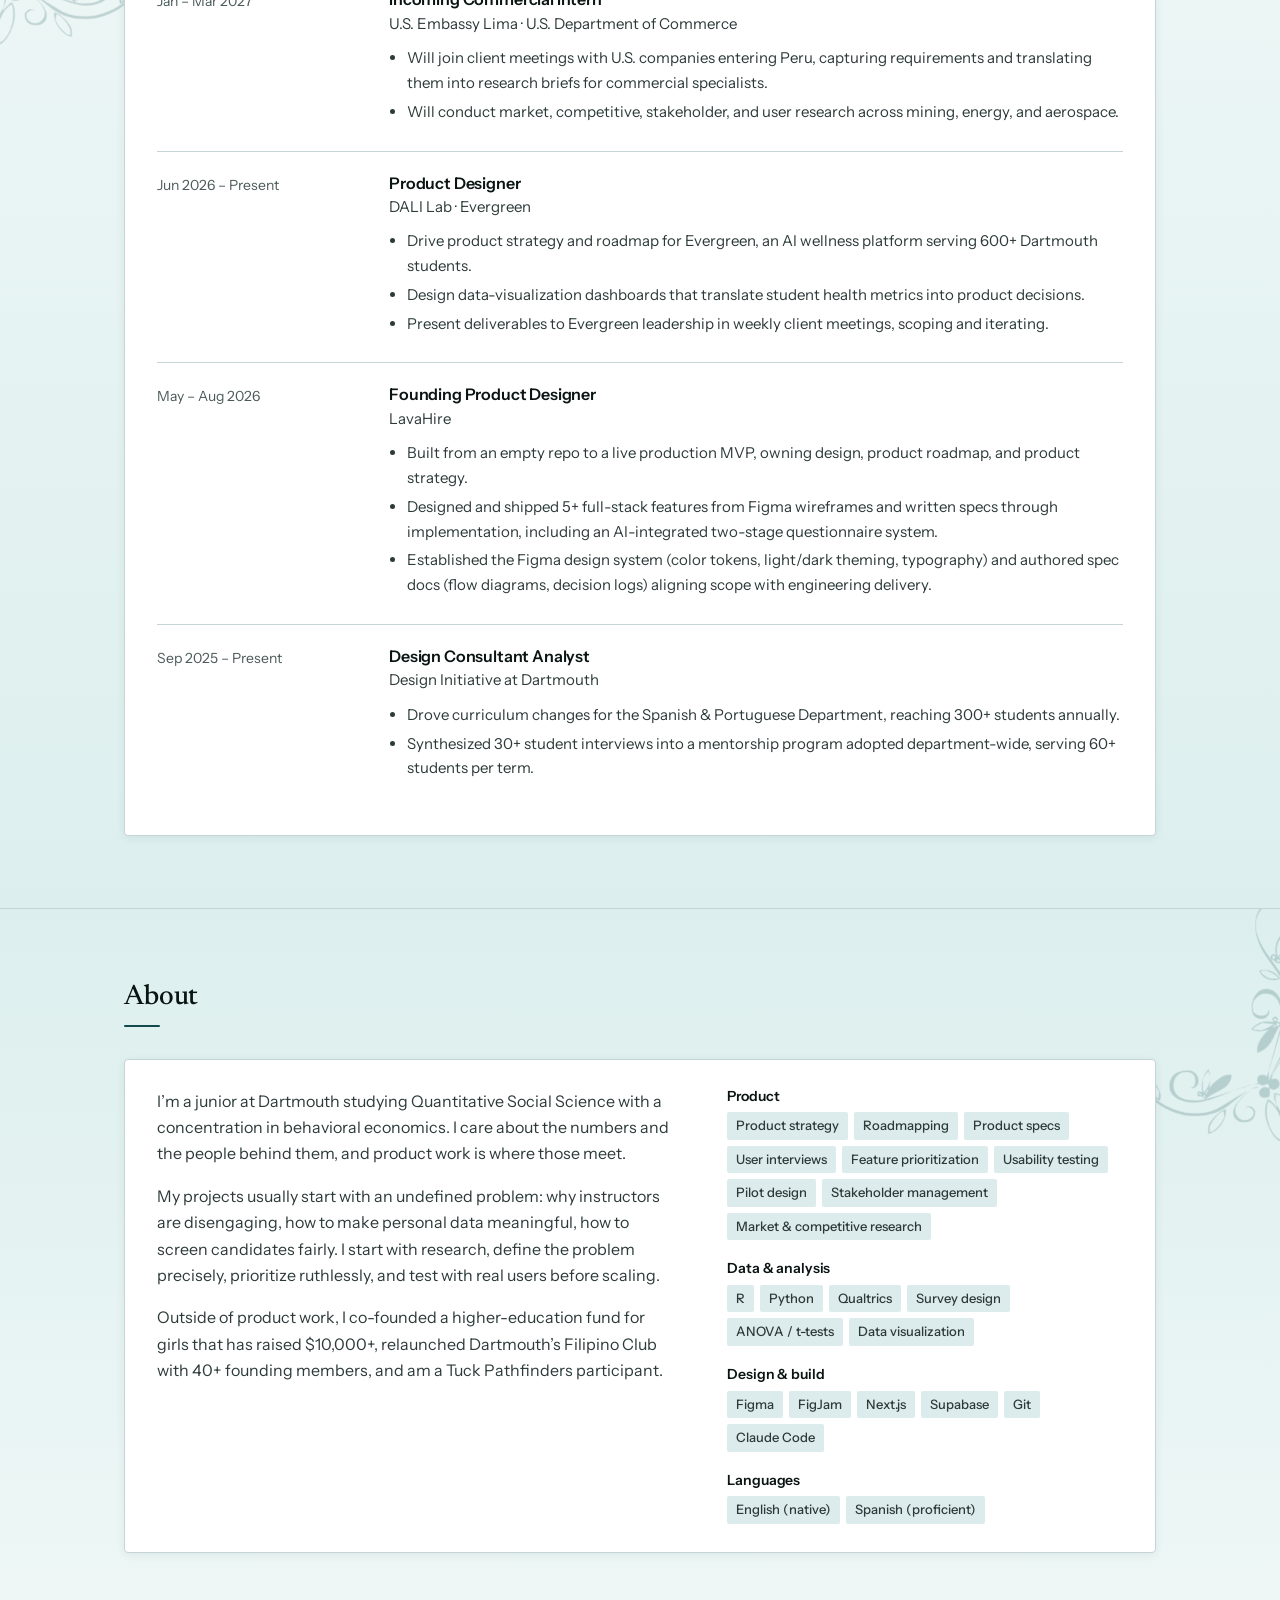
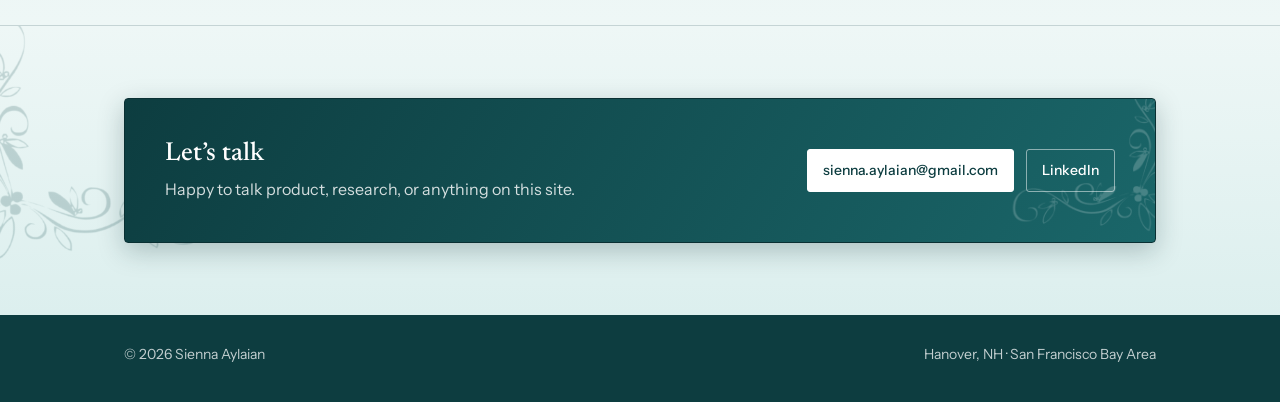
==== commit 77d043f2: "PM site: incoming internship on its own line Co-Authored-By: Claude Opus 5.5 <noreply@anthropic.com>" ====
--- a/pm/index.html
+++ b/pm/index.html
@@ -5,8 +5,8 @@
 <meta name="viewport" content="width=device-width, initial-scale=1">
 <title>Sienna Aylaian · Product</title>
 <meta name="description" content="Sienna Aylaian: product management portfolio. Quantitative Social Science, Dartmouth '28.">
-<link rel="icon" type="image/png" href="assets/favicon.png">
-<link rel="apple-touch-icon" href="assets/apple-touch-icon.png">
+<link rel="icon" type="image/png" href="assets/favicon.png?v=2">
+<link rel="apple-touch-icon" href="assets/apple-touch-icon.png?v=2">
 <link rel="preconnect" href="https://fonts.googleapis.com">
 <link rel="preconnect" href="https://fonts.gstatic.com" crossorigin>
 <link href="https://fonts.googleapis.com/css2?family=Instrument+Sans:wght@400;500;600;700&family=Newsreader:opsz,wght@6..72,400;6..72,500&display=swap" rel="stylesheet">
@@ -51,6 +51,7 @@
 .eyebrow{font-size:14px;font-weight:500;color:var(--subtle);text-transform:uppercase;letter-spacing:.06em;margin-bottom:16px}
 .hero h1{font-size:clamp(30px,3.8vw,40px);line-height:1.15;margin-bottom:18px}
 .hero p.lede{font-size:16.5px;color:var(--muted);max-width:600px;margin:0 0 28px}
+.hero p.lede + p.lede{margin-top:-12px}
 .hero .ctas{display:flex;gap:12px;flex-wrap:wrap}
 .portrait-wrap{position:relative}
 .portrait-wrap .o3{width:130px;height:130px;right:-34px;bottom:-34px;opacity:.55}
@@ -517,7 +518,8 @@
     <section class="hero">
       <div>
         <h1>I turn ambiguous problems into clear product decisions.</h1>
-        <p class="lede">Quantitative Social Science at Dartmouth (’28), with minors in Human-Centered Design and Spanish. I’ve taken a product from empty repo to production, run research that changed a department’s policy, and set roadmap for an AI platform used by 600+ students. Incoming Commercial Intern at the U.S. Embassy in Lima (Jan 2027).</p>
+        <p class="lede">Quantitative Social Science at Dartmouth (’28), with minors in Human-Centered Design and Spanish. I’ve taken a product from empty repo to production, run research that changed a department’s policy, and set roadmap for an AI platform used by 600+ students.</p>
+        <p class="lede">Incoming Commercial Intern at the U.S. Embassy in Lima (Jan 2027).</p>
         <div class="ctas">
           <a class="btn primary" href="#/work">View case studies</a>
           <a class="btn" href="#/resume">View résumé</a>
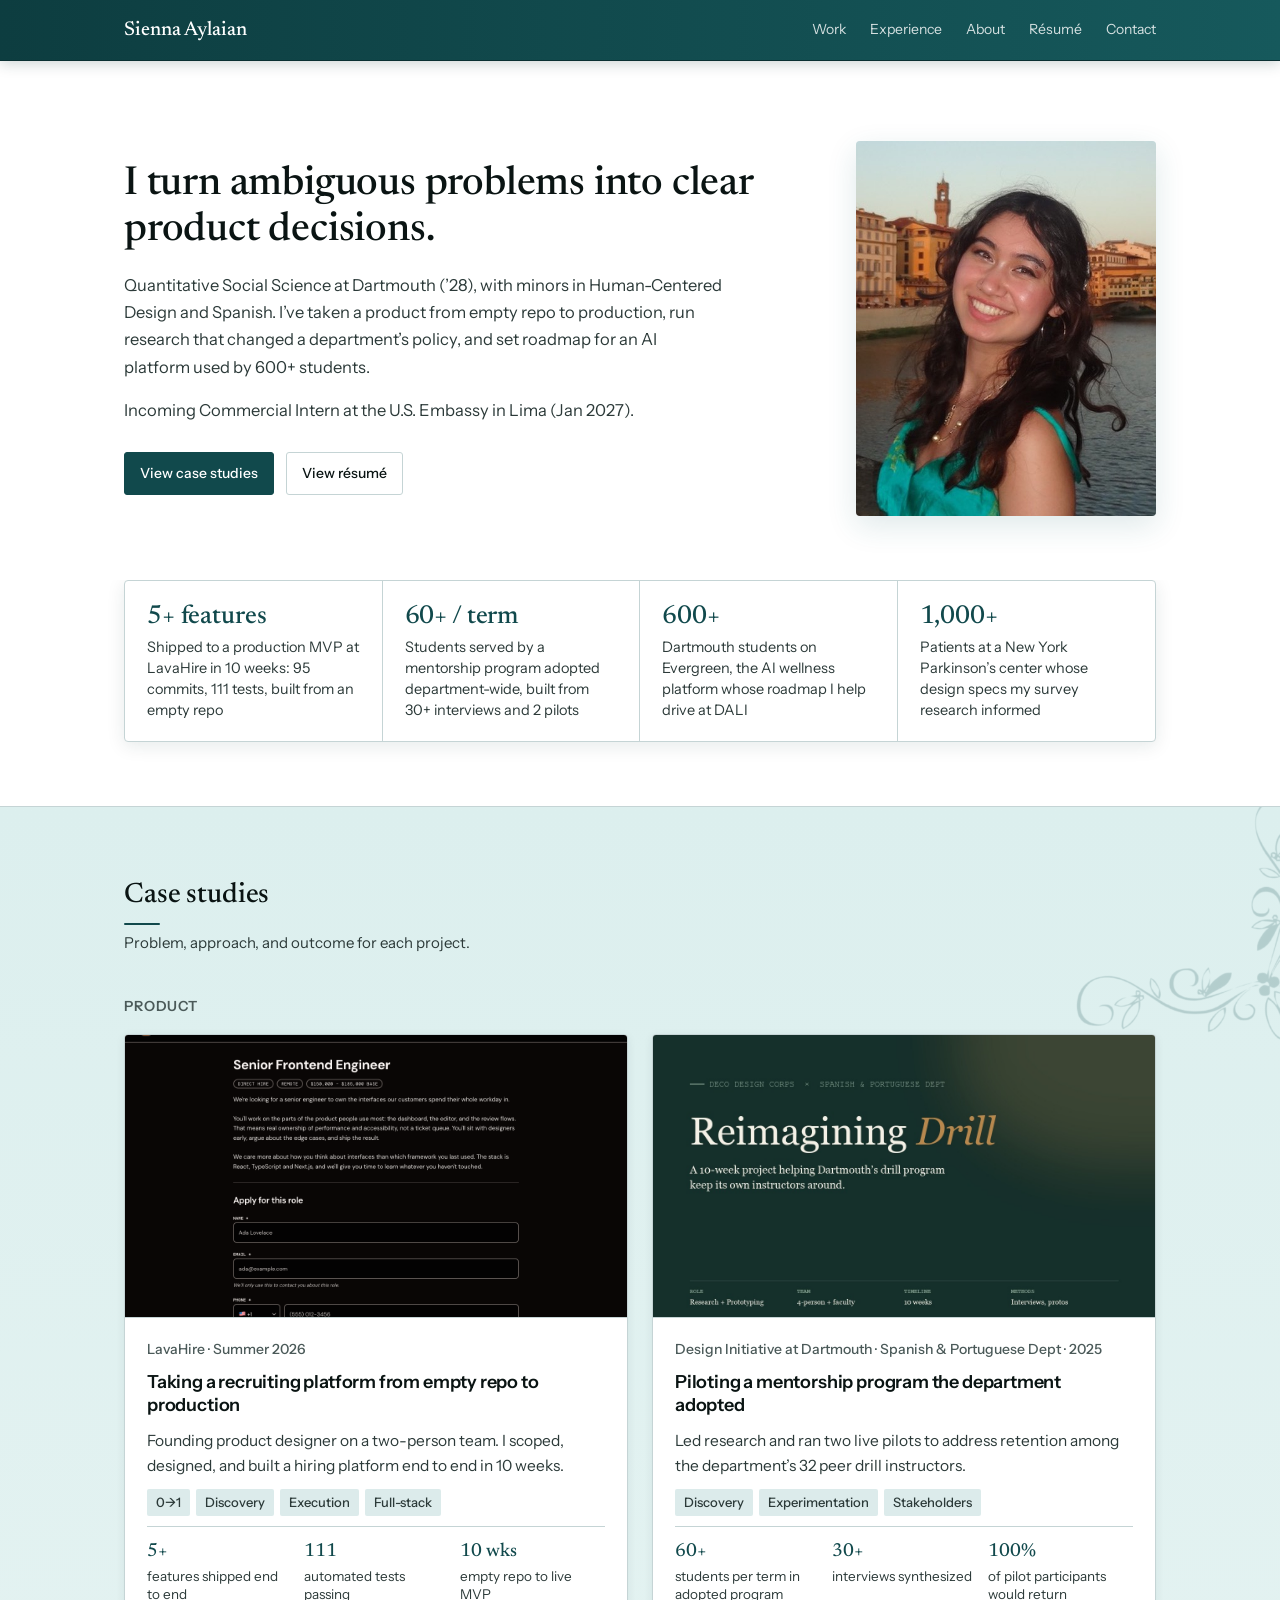
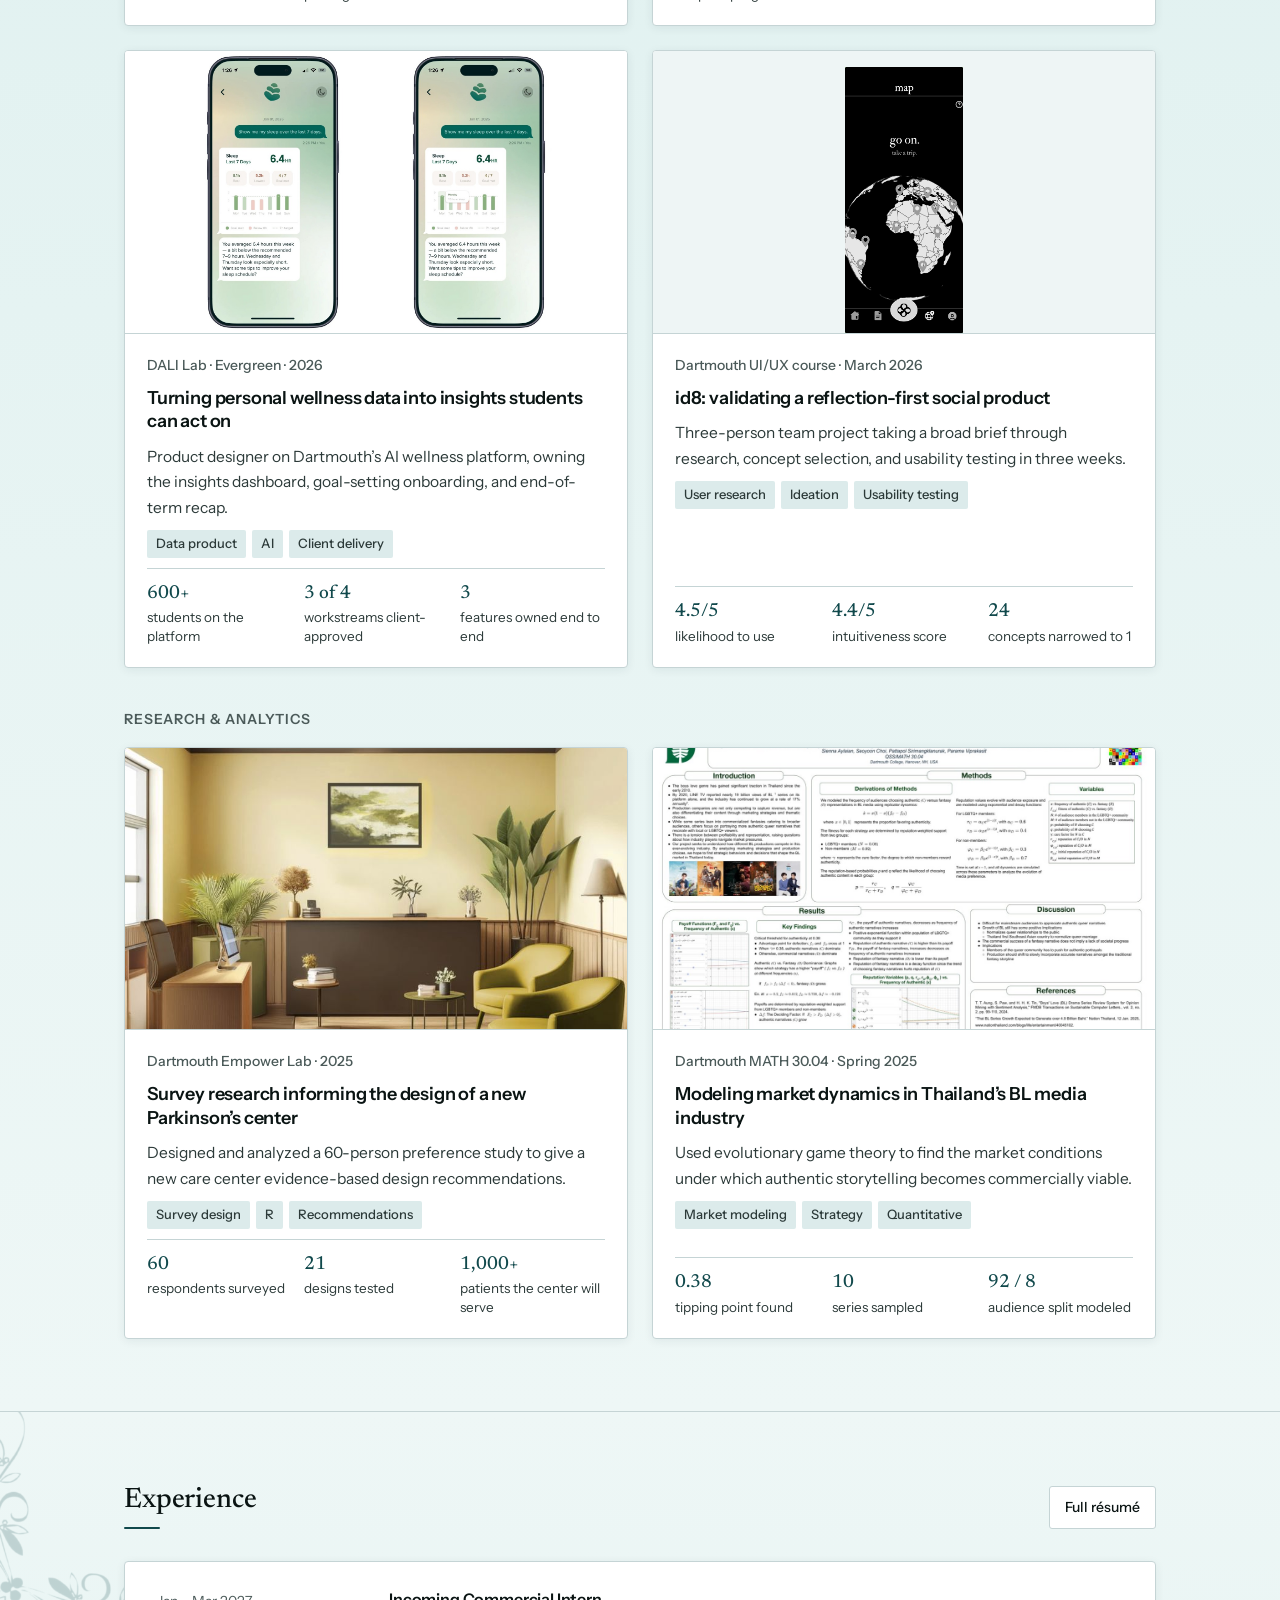
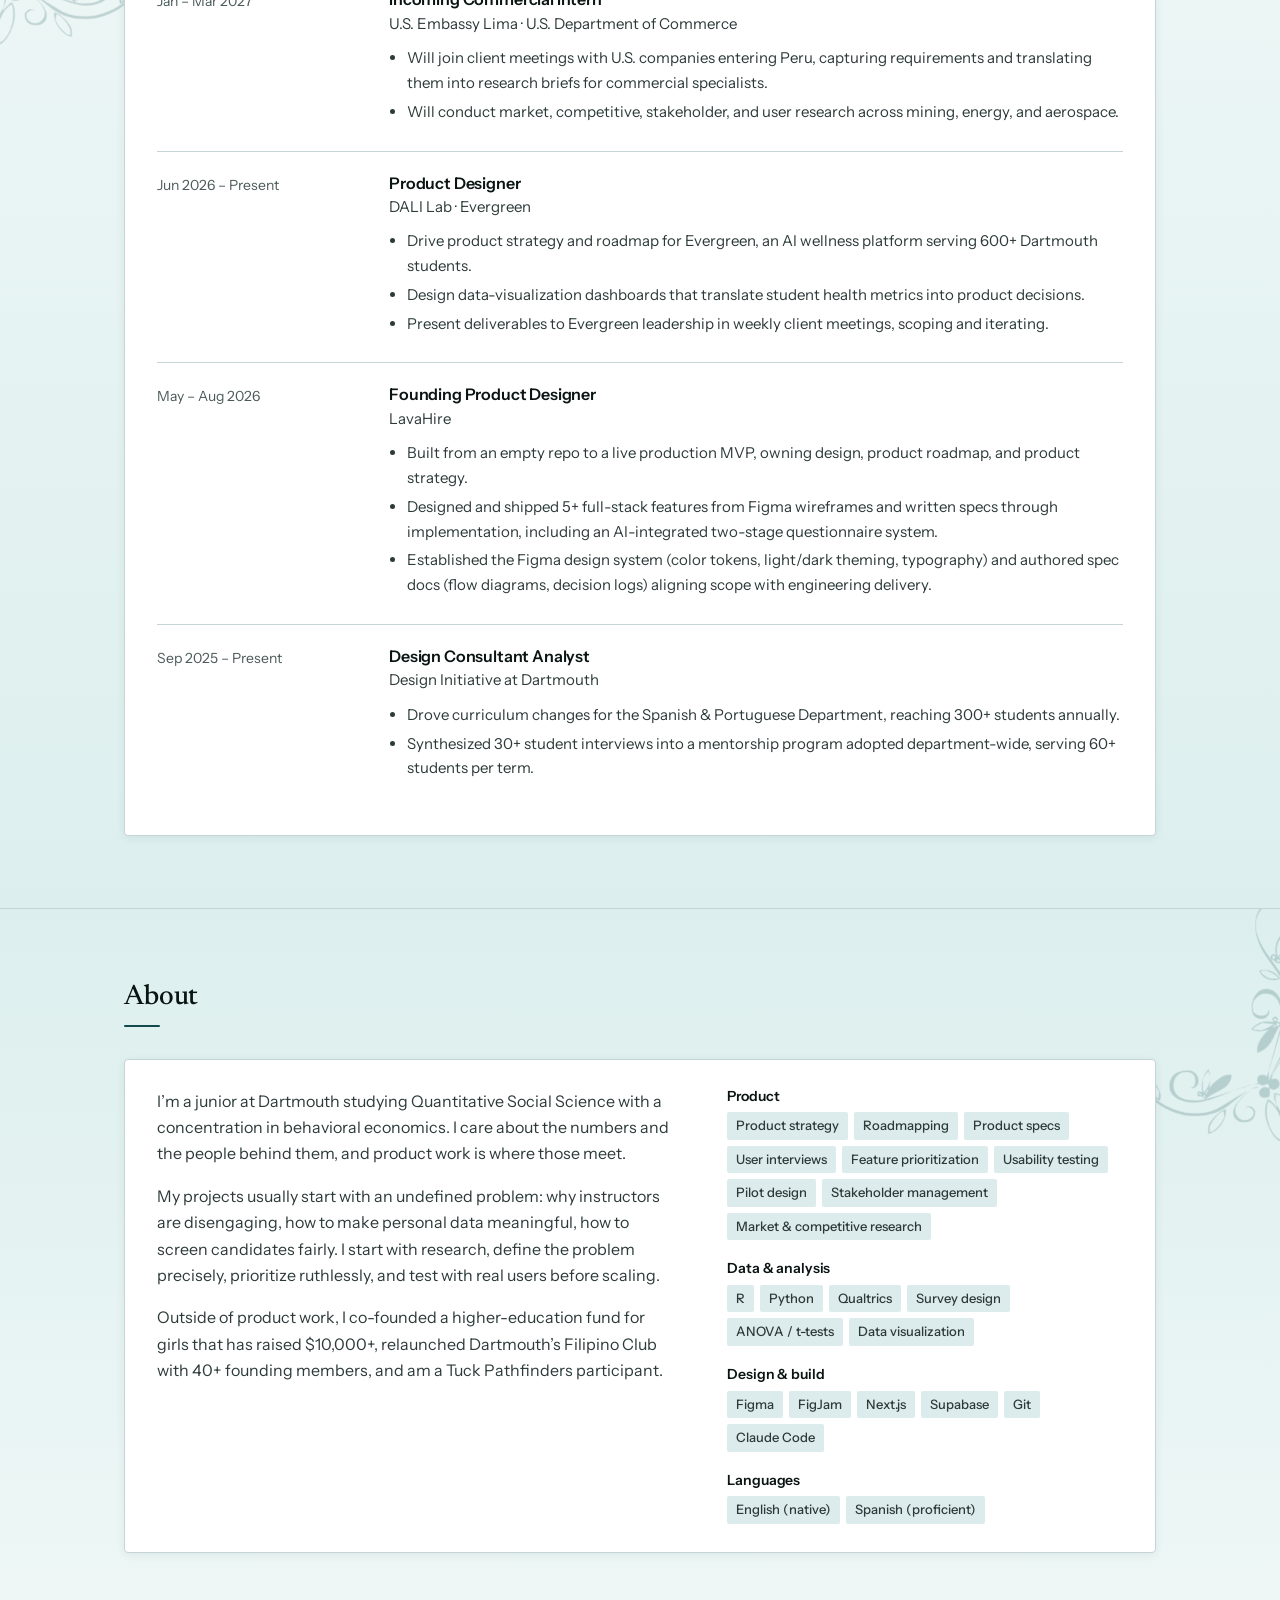
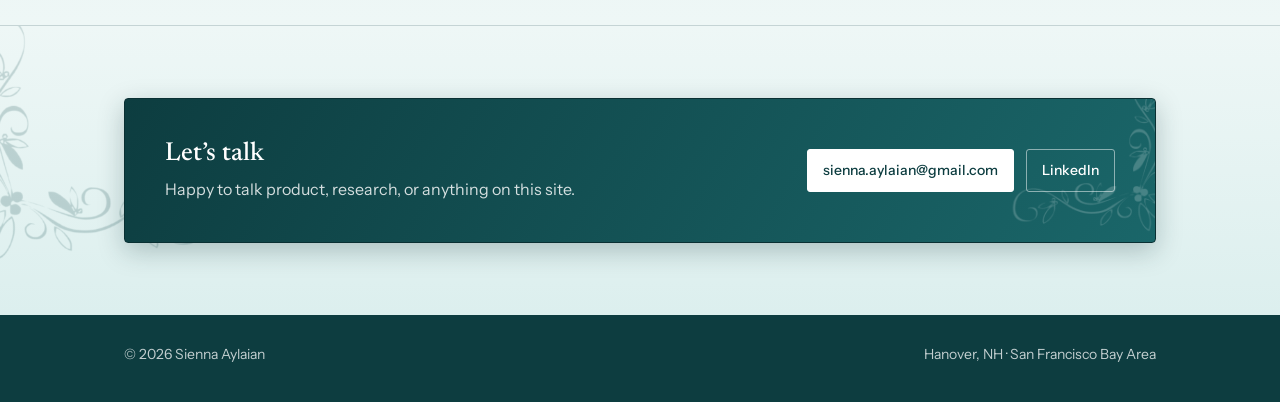
==== commit fd98e331: "PM site: plain hero background Co-Authored-By: Claude Opus 5.5 <noreply@anthropic.com>" ====
--- a/pm/index.html
+++ b/pm/index.html
@@ -44,9 +44,7 @@
 .btn.primary:hover{filter:brightness(1.1);background:var(--accent)}
 
 /* hero */
-.hero-bg{position:relative;overflow:hidden;background:linear-gradient(180deg,var(--aqua) 0%,#eef7f7 38%,var(--bg) 100%);margin-bottom:0}
-.hero-bg .o1{width:340px;height:340px;top:-40px;right:-60px;opacity:.22}
-.hero-bg .o2{width:260px;height:260px;bottom:-20px;left:-70px;opacity:.18;transform:scale(-1,-1)}
+.hero-bg{position:relative;background:var(--bg)}
 .hero{position:relative;padding:80px 0 64px;display:grid;grid-template-columns:1fr 300px;gap:56px;align-items:center}
 .eyebrow{font-size:14px;font-weight:500;color:var(--subtle);text-transform:uppercase;letter-spacing:.06em;margin-bottom:16px}
 .hero h1{font-size:clamp(30px,3.8vw,40px);line-height:1.15;margin-bottom:18px}
@@ -54,7 +52,6 @@
 .hero p.lede + p.lede{margin-top:-12px}
 .hero .ctas{display:flex;gap:12px;flex-wrap:wrap}
 .portrait-wrap{position:relative}
-.portrait-wrap .o3{width:130px;height:130px;right:-34px;bottom:-34px;opacity:.55}
 .portrait{position:relative;border-radius:var(--radius);overflow:hidden;aspect-ratio:4/5;background:var(--surface);box-shadow:0 10px 30px rgba(29,100,103,.14)}
 .portrait img{width:100%;height:100%;object-fit:cover;object-position:50% 40%}
 
@@ -190,7 +187,6 @@
   .hero{grid-template-columns:1fr;gap:32px;padding:48px 0 48px}
   .portrait-wrap{max-width:280px;order:-1}
   .portrait{aspect-ratio:1}
-  .hero-bg .o1{width:220px;height:220px}
   .metrics{grid-template-columns:repeat(2,1fr)}
   .metric:nth-child(2){border-right:0}
   .metric:nth-child(-n+2){border-bottom:1px solid var(--border)}
@@ -513,7 +509,6 @@
   const res = PROJECTS.filter(p=>p.group==='research');
   return `
   <div class="hero-bg">
-  <span class="ornament o1"></span><span class="ornament o2"></span>
   <div class="wrap">
     <section class="hero">
       <div>
@@ -525,7 +520,7 @@
           <a class="btn" href="#/resume">View résumé</a>
         </div>
       </div>
-      <div class="portrait-wrap"><span class="ornament o3"></span><div class="portrait"><img src="${A('1a35ee55e937e613.jpg')}" alt="Sienna Aylaian"></div></div>
+      <div class="portrait-wrap"><div class="portrait"><img src="${A('1a35ee55e937e613.jpg')}" alt="Sienna Aylaian"></div></div>
     </section>
   </div>
   </div>
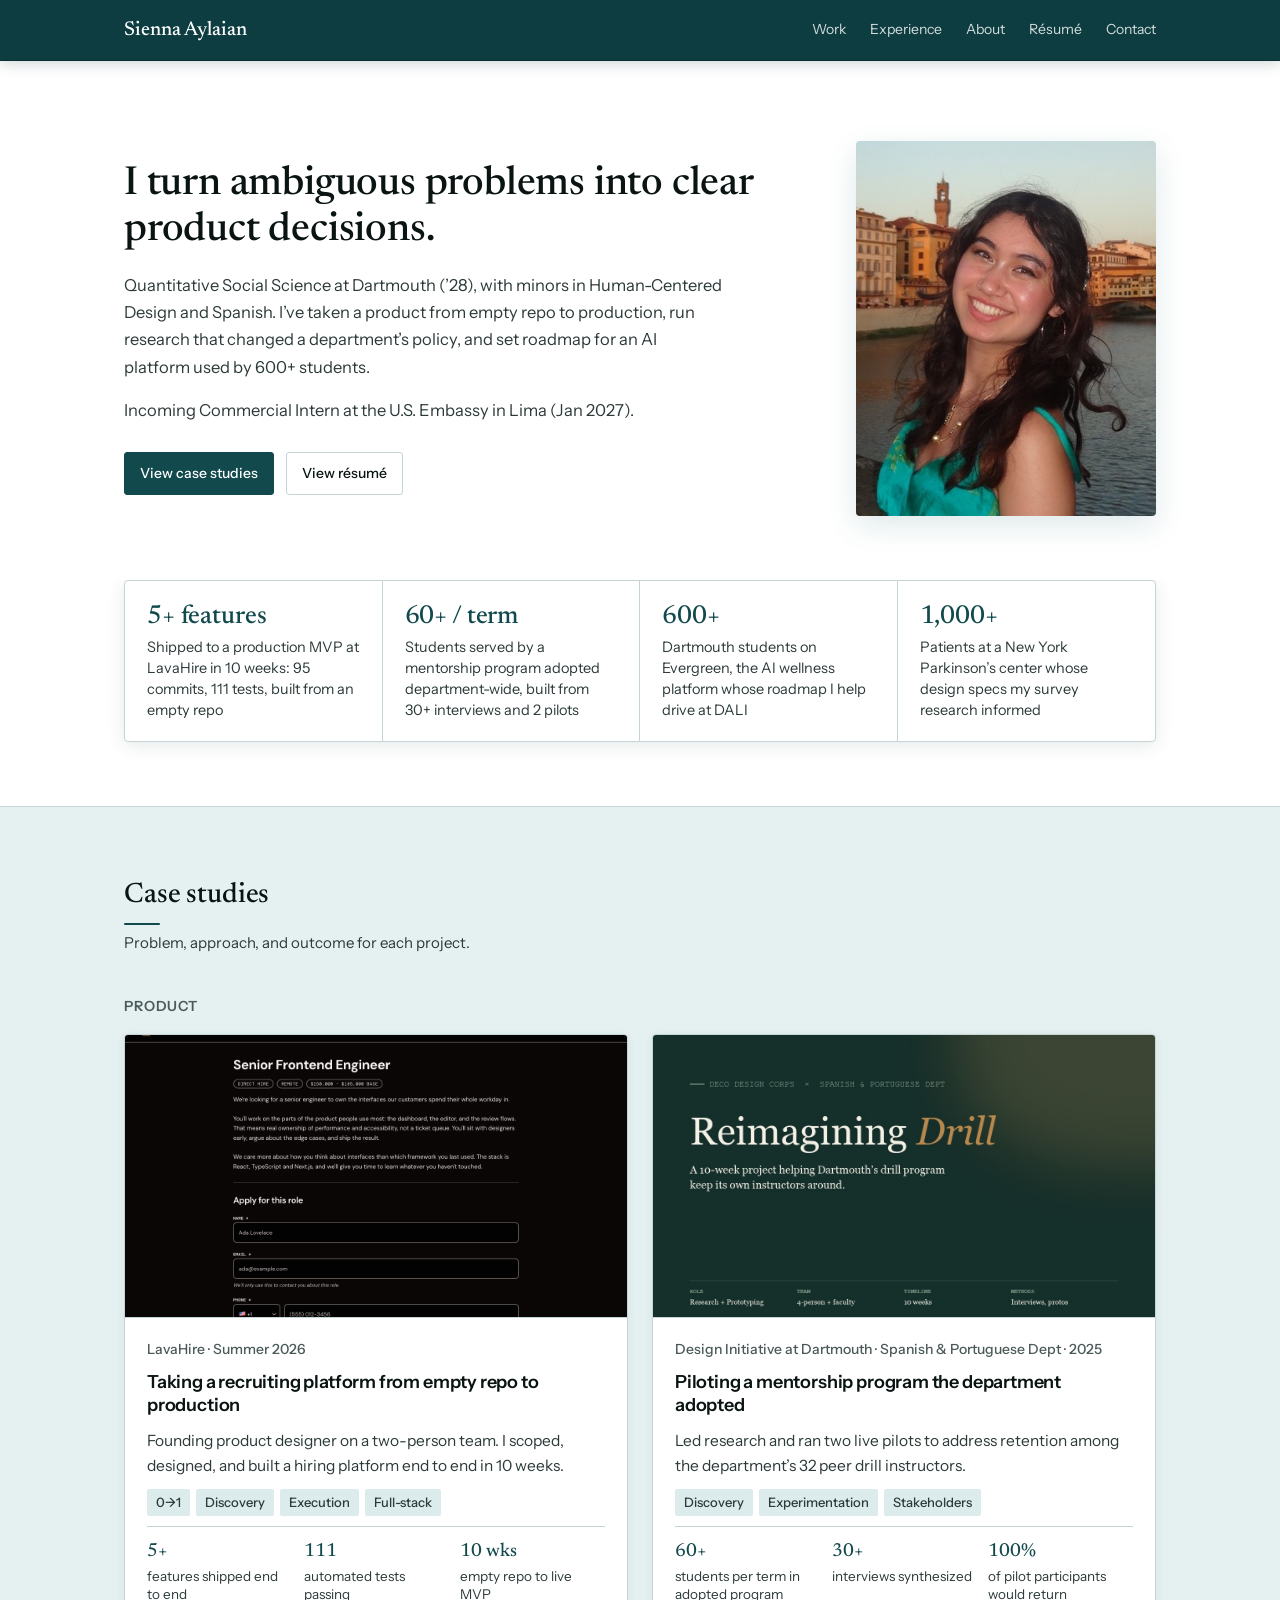
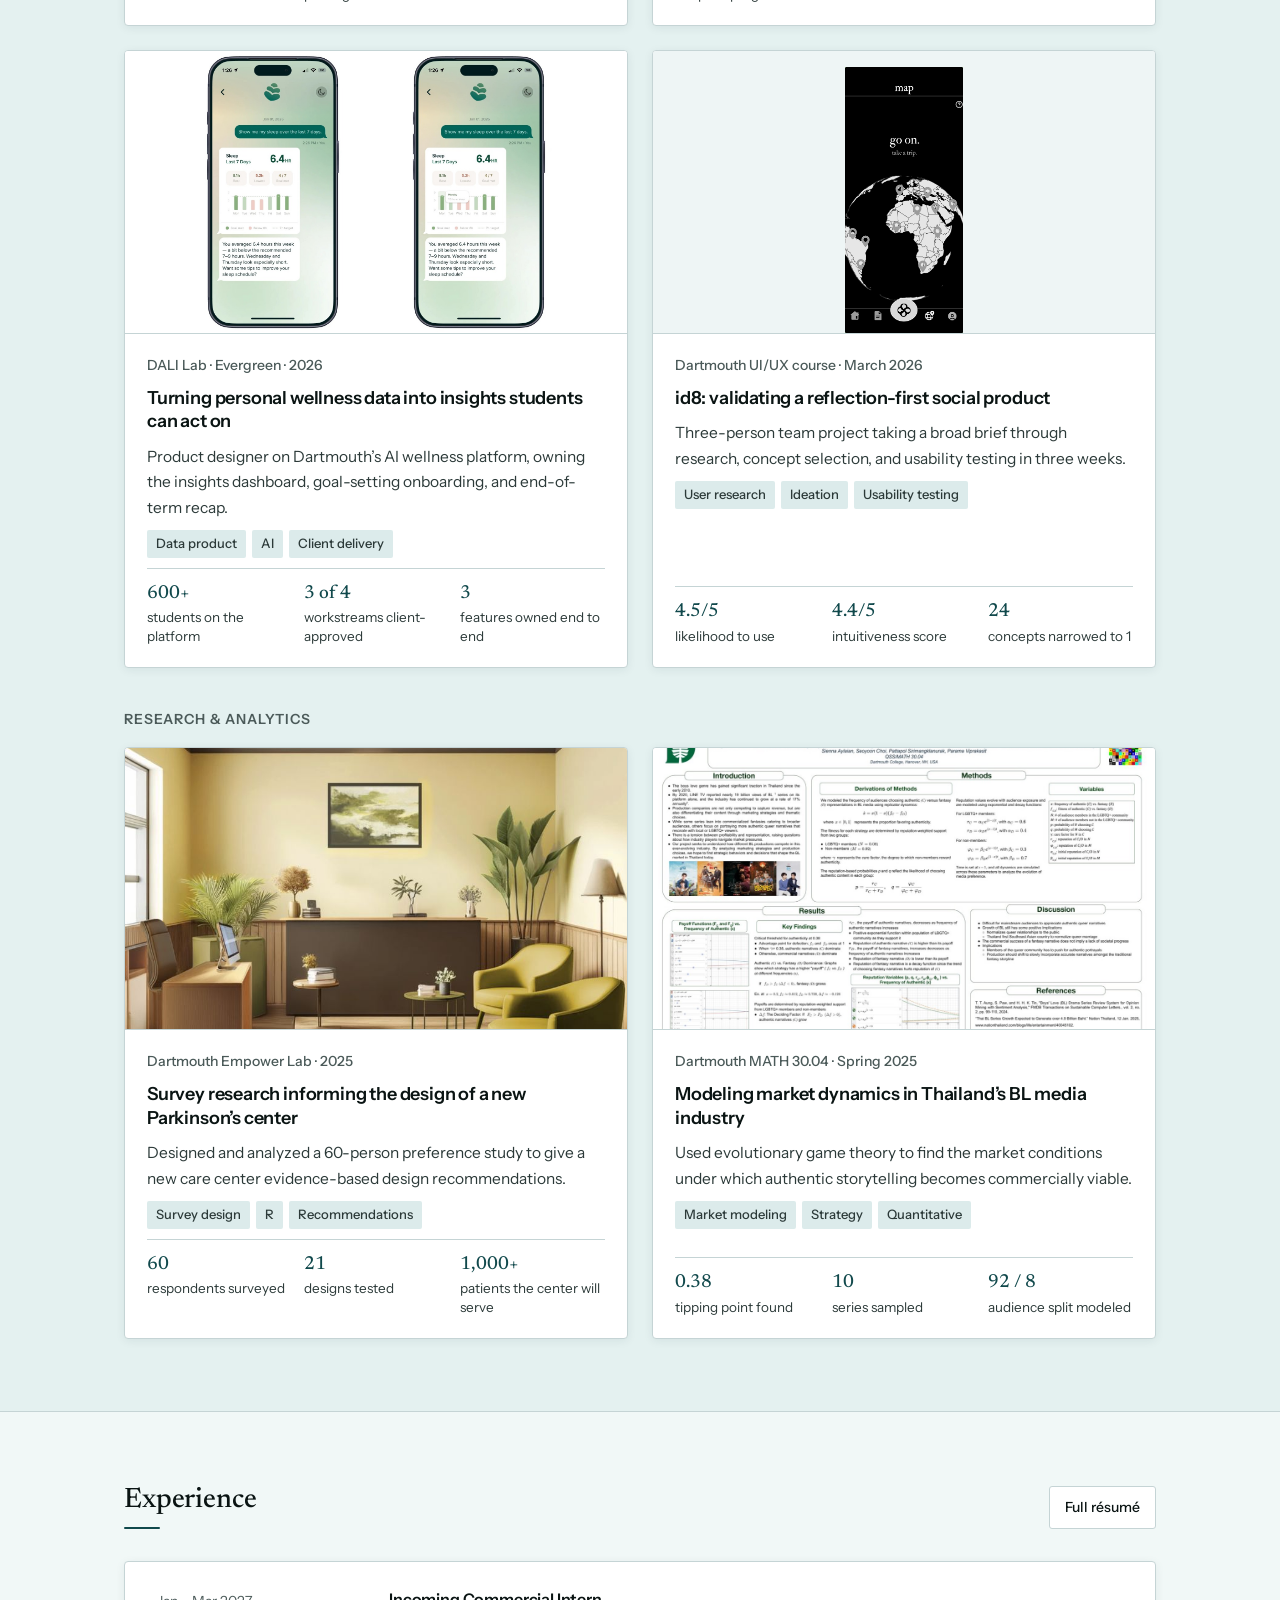
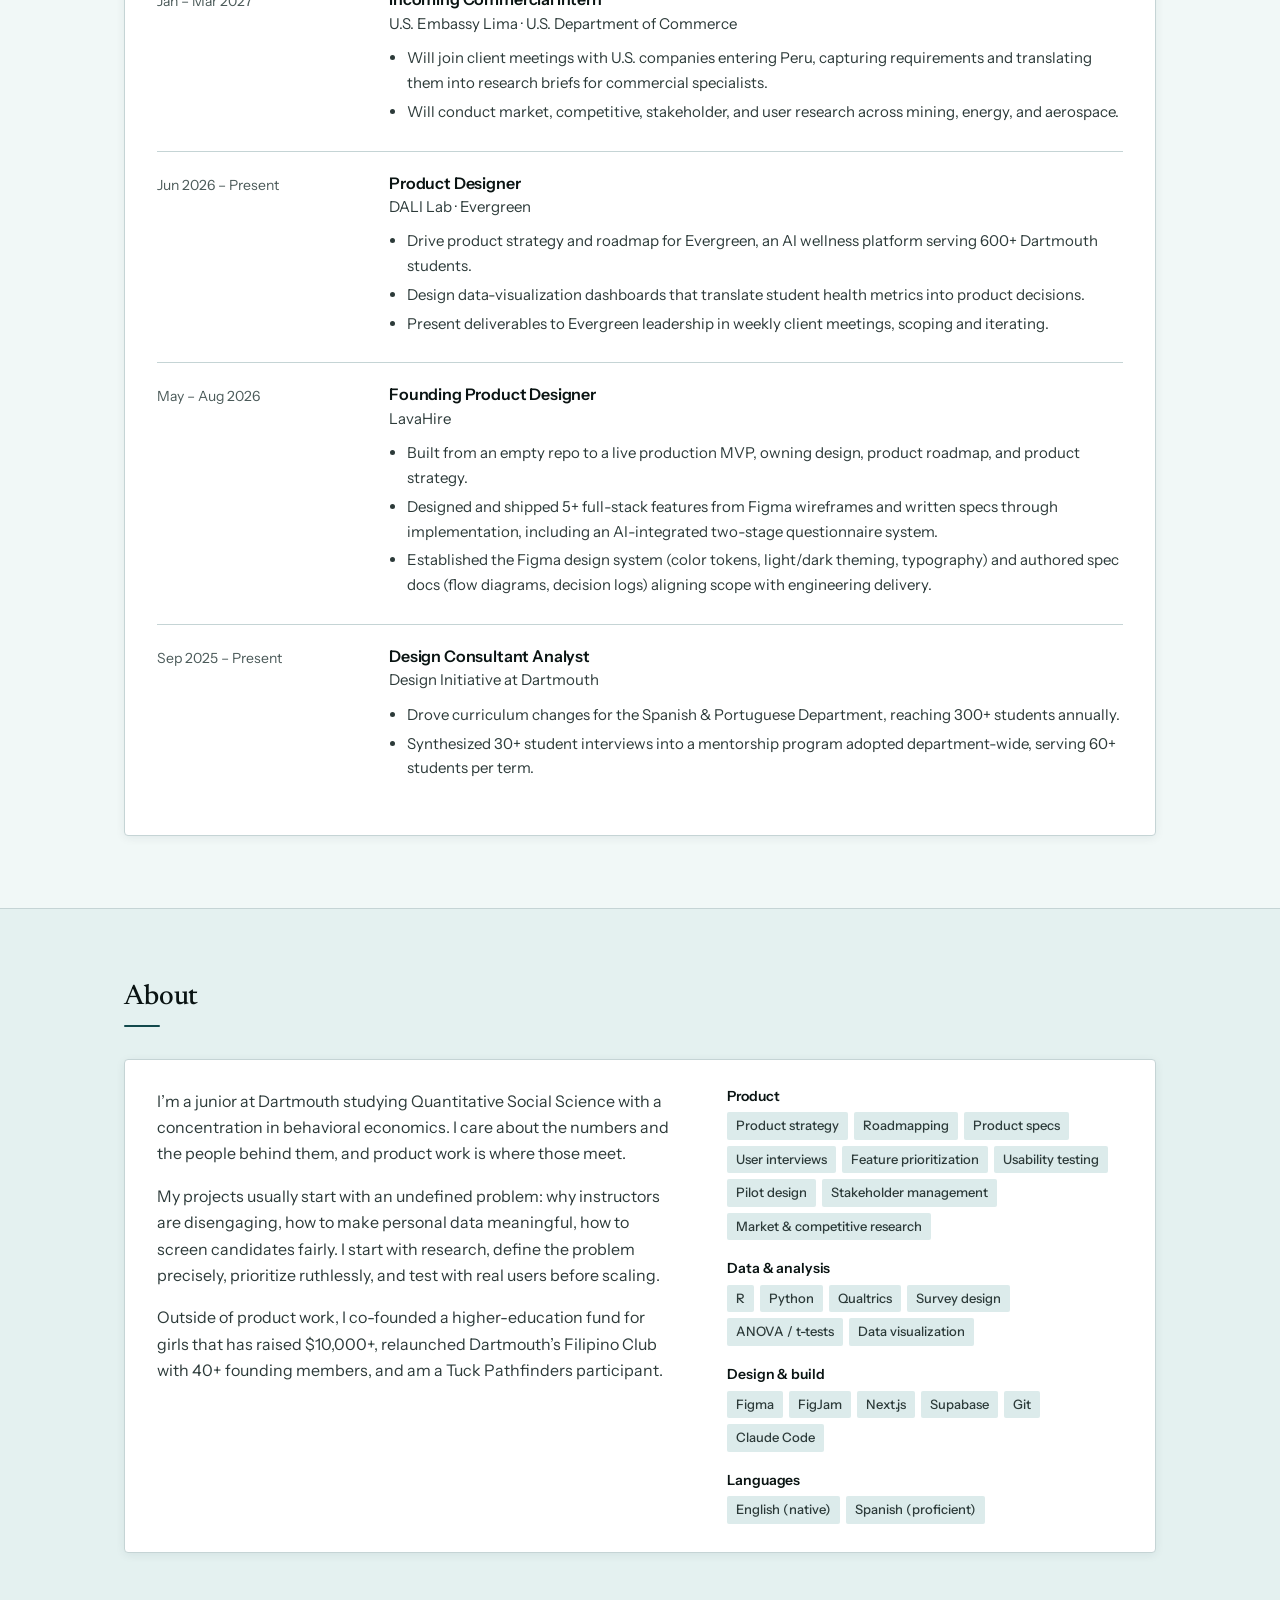
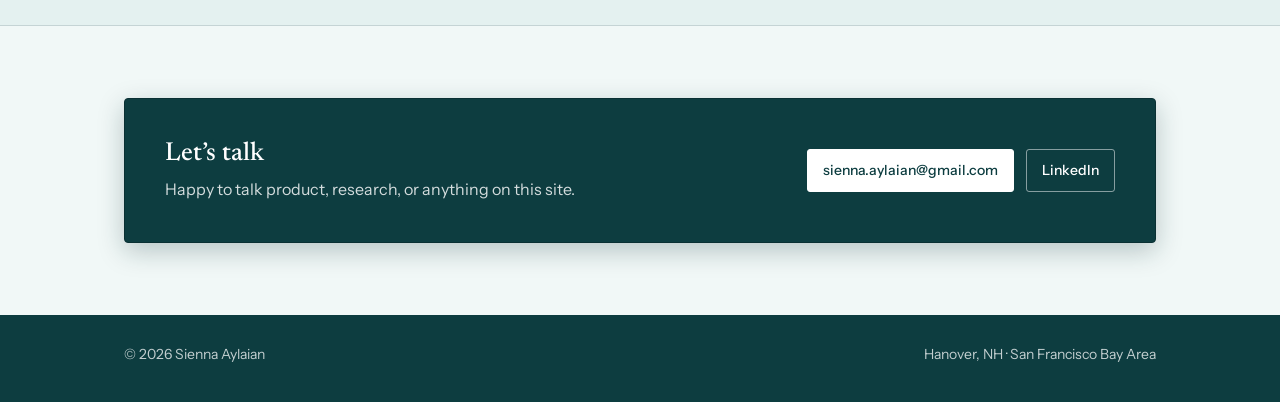
==== commit 9abab3c7: "PM site: remove gradients and swirl ornaments Co-Authored-By: Claude Opus 5.5 <noreply@anthropic.com" ====
--- a/pm/index.html
+++ b/pm/index.html
@@ -11,7 +11,7 @@
 <link rel="preconnect" href="https://fonts.gstatic.com" crossorigin>
 <link href="https://fonts.googleapis.com/css2?family=Instrument+Sans:wght@400;500;600;700&family=Newsreader:opsz,wght@6..72,400;6..72,500&display=swap" rel="stylesheet">
 <style>
-/* Light only. Teal accent + swirl ornament are a nod to the main portfolio. */
+/* Light only. Teal accent is a nod to the main portfolio. */
 :root{
   color-scheme:light;
   --bg:#ffffff; --surface:#eef5f5; --surface-2:#dcebeb; --border:#c5d4d5;
@@ -19,9 +19,6 @@
   --accent:#11494c; --accent-soft:#d9ecea; --aqua:#bfe2e2;
   --radius:4px; --serif:"Newsreader",Georgia,serif; --max:1080px; --gutter:24px;
 }
-/* Swirl ornament, tinted via mask so it can take any color */
-.ornament{position:absolute;pointer-events:none;background:var(--accent);
-  -webkit-mask:url(assets/swirl.png) center/contain no-repeat;mask:url(assets/swirl.png) center/contain no-repeat}
 *{box-sizing:border-box}
 html{scroll-behavior:smooth;scroll-padding-top:72px}
 body{margin:0;background:var(--bg);color:var(--text);font:16px/1.65 "Instrument Sans",system-ui,-apple-system,"Segoe UI",sans-serif;-webkit-font-smoothing:antialiased}
@@ -32,7 +29,7 @@
 h1,h2,.metric b,blockquote{font-family:var(--serif);font-weight:500!important;letter-spacing:-.005em}
 
 /* header */
-header.top{position:sticky;top:0;z-index:10;background:linear-gradient(90deg,#0d3d40,#16595c);border-bottom:1px solid #0a3033;box-shadow:0 2px 14px rgba(10,48,51,.22);color:#fff}
+header.top{position:sticky;top:0;z-index:10;background:#0d3d40;border-bottom:1px solid #0a3033;box-shadow:0 2px 14px rgba(10,48,51,.22);color:#fff}
 header.top .wrap{display:flex;align-items:center;justify-content:space-between;height:60px;gap:16px}
 .brand{font-family:var(--serif);font-weight:500;text-decoration:none;font-size:20px;color:#fff}
 nav.main{display:flex;gap:24px;font-size:14px}
@@ -56,11 +53,9 @@
 .portrait img{width:100%;height:100%;object-fit:cover;object-position:50% 40%}
 
 /* sections */
-section.block{position:relative;overflow:hidden;padding:72px 0;border-top:1px solid var(--border);background:linear-gradient(180deg,#dcefee 0%,#eef7f6 100%)}
-section.block:nth-of-type(even){background:linear-gradient(180deg,#eef7f6 0%,#dcefee 100%)}
+section.block{position:relative;overflow:hidden;padding:72px 0;border-top:1px solid var(--border);background:#e4f1f0}
+section.block:nth-of-type(even){background:#f1f8f7}
 section.block > .wrap{position:relative}
-section.block .os{width:300px;height:300px;top:-40px;right:-70px;opacity:.2}
-section.block:nth-of-type(even) .os{right:auto;left:-70px;transform:scaleX(-1)}
 .sec-head{display:flex;justify-content:space-between;align-items:end;gap:16px;margin-bottom:32px}
 .sec-head h2{font-size:28px}
 .sec-head p{margin:6px 0 0;color:var(--muted);font-size:15px}
@@ -113,14 +108,11 @@
 .sec-head h2::after{content:"";display:block;width:36px;height:2px;background:var(--accent);margin-top:10px;border-radius:2px}
 .metrics{background:var(--bg);box-shadow:0 4px 18px rgba(10,48,51,.10)}
 .exp,.about{background:var(--bg);border:1px solid var(--border);border-radius:var(--radius);padding:28px 32px;box-shadow:0 2px 10px rgba(10,48,51,.07)}
-.contact{position:relative;overflow:hidden;background:linear-gradient(120deg,#0d3d40,#1a6669);color:#fff;border:1px solid #0a3033;box-shadow:0 8px 26px rgba(10,48,51,.25);border-radius:var(--radius);padding:40px;display:flex;justify-content:space-between;align-items:center;gap:24px;flex-wrap:wrap}
-.contact .o4{width:200px;height:200px;right:-40px;top:-50px;opacity:.2}
+.contact{position:relative;overflow:hidden;background:#0d3d40;color:#fff;border:1px solid #0a3033;box-shadow:0 8px 26px rgba(10,48,51,.25);border-radius:var(--radius);padding:40px;display:flex;justify-content:space-between;align-items:center;gap:24px;flex-wrap:wrap}
 .contact > div{position:relative}
-.cs-top{position:relative;overflow:hidden;background:linear-gradient(180deg,#d3eceb 0%,#eaf5f4 70%,var(--bg) 100%);border-bottom:1px solid var(--border);margin-bottom:32px}
-.cs-top .o5{width:280px;height:280px;top:-50px;right:-50px;opacity:.2}
+.cs-top{position:relative;overflow:hidden;background:#e4f1f0;border-bottom:1px solid var(--border);margin-bottom:32px}
 .contact h2{font-size:26px;margin-bottom:6px}
 .contact p{margin:0;color:rgba(255,255,255,.82)}
-.contact .o4{background:#fff}
 .contact .btn{background:transparent;color:#fff;border-color:rgba(255,255,255,.5)}
 .contact .btn:hover{background:rgba(255,255,255,.12)}
 .contact .btn.primary{background:#fff;color:#0d3d40;border-color:#fff}
@@ -138,7 +130,7 @@
 .fact dt{font-size:13px;font-weight:600;text-transform:uppercase;letter-spacing:.06em;color:var(--subtle);margin-bottom:4px}
 .fact dd{margin:0;font-size:14px}
 .tldr{display:grid;grid-template-columns:repeat(3,1fr);gap:16px;margin-bottom:40px}
-.tldr div{background:linear-gradient(180deg,#e3f1f0,#f1f8f8);border:1px solid var(--border);border-top:3px solid var(--accent);border-radius:var(--radius);padding:20px}
+.tldr div{background:#eaf4f3;border:1px solid var(--border);border-top:3px solid var(--accent);border-radius:var(--radius);padding:20px}
 .tldr h3{font-size:13px;font-weight:600;text-transform:uppercase;letter-spacing:.06em;color:var(--accent);margin-bottom:8px}
 .tldr p{margin:0;font-size:15.5px;color:var(--text)}
 .cs-links{display:flex;gap:10px;flex-wrap:wrap;margin-bottom:48px}
@@ -533,7 +525,7 @@
     ])}
   </div>
 
-  <section class="block" id="work" style="margin-top:64px"><span class="ornament os"></span>
+  <section class="block" id="work" style="margin-top:64px">
     <div class="wrap">
       <div class="sec-head"><div><h2>Case studies</h2><p>Problem, approach, and outcome for each project.</p></div></div>
       <div class="subhead">Product</div>
@@ -543,7 +535,7 @@
     </div>
   </section>
 
-  <section class="block" id="experience"><span class="ornament os"></span>
+  <section class="block" id="experience">
     <div class="wrap">
       <div class="sec-head"><div><h2>Experience</h2></div><a class="btn" href="#/resume">Full résumé</a></div>
       <div class="exp">${EXPERIENCE.map(e=>`
@@ -555,7 +547,7 @@
     </div>
   </section>
 
-  <section class="block" id="about"><span class="ornament os"></span>
+  <section class="block" id="about">
     <div class="wrap">
       <div class="sec-head"><div><h2>About</h2></div></div>
       <div class="about">
@@ -574,10 +566,9 @@
     </div>
   </section>
 
-  <section class="block" id="contact"><span class="ornament os"></span>
+  <section class="block" id="contact">
     <div class="wrap">
       <div class="contact">
-        <span class="ornament o4"></span>
         <div><h2>Let’s talk</h2><p>Happy to talk product, research, or anything on this site.</p></div>
         <div class="ctas" style="display:flex;gap:12px;flex-wrap:wrap">
           <a class="btn primary" href="mailto:${EMAIL}">${EMAIL}</a>
@@ -603,7 +594,7 @@
 
 function study(p){
   const i = PROJECTS.indexOf(p), prev = PROJECTS[i-1], next = PROJECTS[i+1];
-  return `<div class="cs-top"><span class="ornament o5"></span><div class="wrap" style="position:relative">
+  return `<div class="cs-top"><div class="wrap" style="position:relative">
     <a class="cs-back" href="#/work">← All case studies</a>
     <div class="cs-head">
       <div class="eyebrow">${p.org}</div>
@@ -623,7 +614,7 @@
 }
 
 function resume(){
-  return `<div class="cs-top"><span class="ornament o5"></span><div class="wrap" style="position:relative">
+  return `<div class="cs-top"><div class="wrap" style="position:relative">
     <a class="cs-back" href="#/">← Back to home</a>
     <div class="rv-head">
       <div><div class="eyebrow">Résumé</div><h1>Sienna Aylaian</h1></div>
